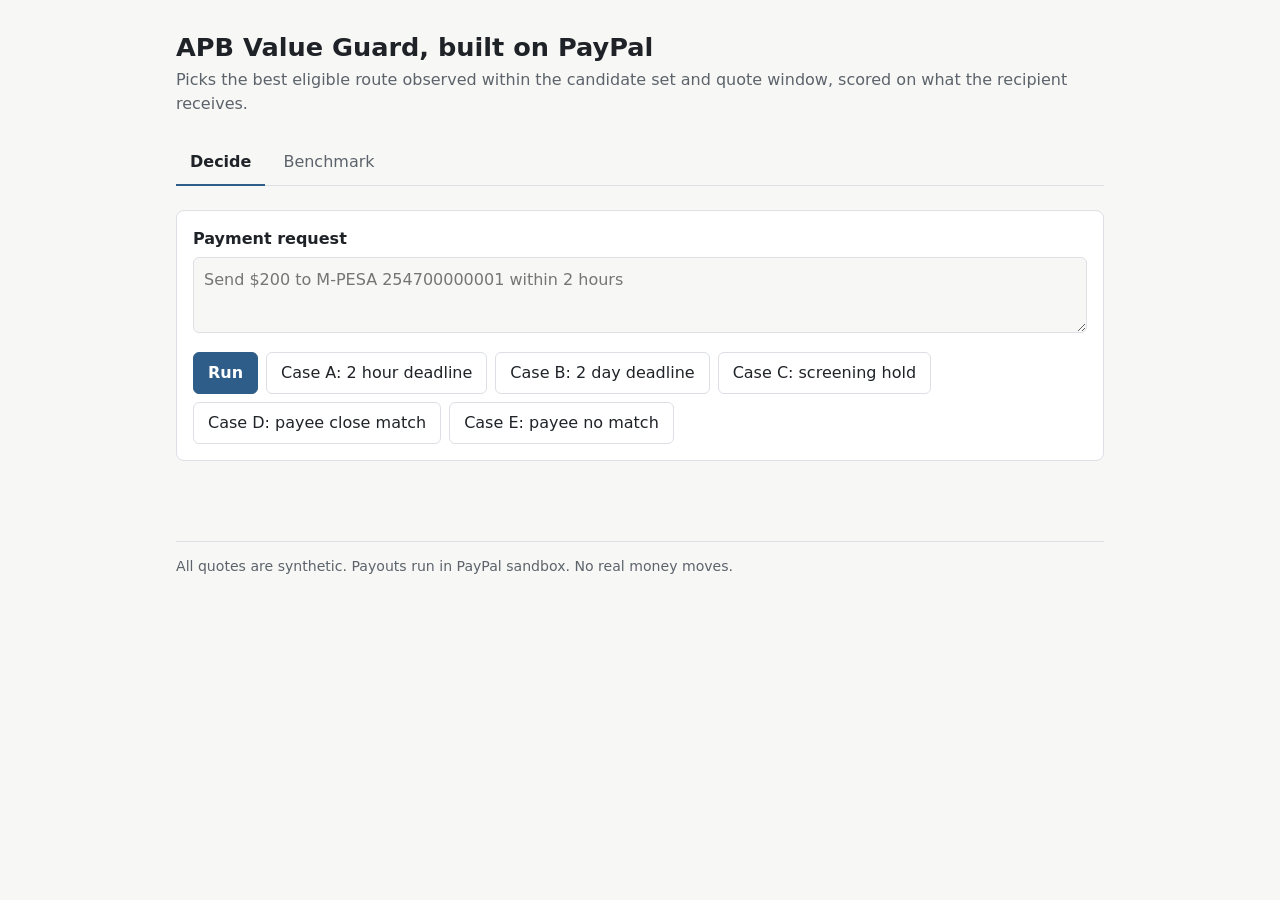
==== apb/static/index.html @ 8f32908b "Benchmark: 9 tests incl. screening hold, KYC gap, payee check; recipient-loss column Co-Authored-By:" ====
<!doctype html>
<html lang="en">
<head>
<meta charset="utf-8">
<meta name="viewport" content="width=device-width, initial-scale=1">
<title>APB Value Guard, built on PayPal</title>
<style>
  :root {
    color-scheme: light dark;
    --surface: #f7f7f5;
    --panel: #ffffff;
    --ink: #1f2328;
    --muted: #5c636b;
    --line: #dcdfe3;
    --track: #e9ebee;
    --bar: #2f5d8a;
    --accent: #2f5d8a;
    --accent-ink: #ffffff;
    --good: #1c6b43;
    --bad: #a3322a;
  }
  @media (prefers-color-scheme: dark) {
    :root {
      --surface: #16181b;
      --panel: #1f2226;
      --ink: #e8eaed;
      --muted: #a2a9b1;
      --line: #363b41;
      --track: #2c3036;
      --bar: #7fb0dc;
      --accent: #7fb0dc;
      --accent-ink: #14171a;
      --good: #6fcf9d;
      --bad: #f09a92;
    }
  }
  * { box-sizing: border-box; }
  body {
    margin: 0;
    background: var(--surface);
    color: var(--ink);
    font: 16px/1.5 system-ui, -apple-system, "Segoe UI", Roboto, sans-serif;
  }
  .page { max-width: 960px; margin: 0 auto; padding: 32px 16px 24px; }
  h1 { font-size: 1.6rem; line-height: 1.25; margin: 0 0 4px; }
  h2 { font-size: 1.05rem; margin: 32px 0 12px; }
  .lede { color: var(--muted); margin: 0 0 24px; }
  [hidden] { display: none !important; }

  .tabs { display: flex; gap: 4px; border-bottom: 1px solid var(--line); margin-bottom: 24px; }
  .tab {
    appearance: none; background: none; border: 0; color: var(--muted);
    border-bottom: 2px solid transparent; margin-bottom: -1px;
    padding: 10px 14px; font: inherit; cursor: pointer;
  }
  .tab[aria-selected="true"] { color: var(--ink); border-bottom-color: var(--accent); font-weight: 600; }

  .panel { background: var(--panel); border: 1px solid var(--line); border-radius: 8px; padding: 16px; }
  label { display: block; font-weight: 600; margin-bottom: 6px; }
  textarea {
    width: 100%; min-height: 76px; resize: vertical; padding: 10px;
    background: var(--surface); color: var(--ink);
    border: 1px solid var(--line); border-radius: 6px; font: inherit;
  }
  .actions { display: flex; flex-wrap: wrap; gap: 8px; margin-top: 12px; align-items: center; }
  button.action {
    font: inherit; padding: 8px 14px; border-radius: 6px; cursor: pointer;
    background: var(--panel); color: var(--ink); border: 1px solid var(--line);
  }
  button.primary { background: var(--accent); color: var(--accent-ink); border-color: var(--accent); font-weight: 600; }
  button:disabled { opacity: .55; cursor: wait; }
  button:focus-visible, textarea:focus-visible, a:focus-visible { outline: 2px solid var(--accent); outline-offset: 2px; }

  .status { color: var(--muted); margin-top: 16px; min-height: 1.5em; }
  .message { background: var(--panel); border: 1px solid var(--line); border-radius: 8px; padding: 12px 16px; margin-top: 16px; }
  .message ul { margin: 8px 0 0; padding-left: 20px; }

  .selected-line { font-size: 1.15rem; margin: 24px 0 0; }
  .selected-line strong { font-weight: 650; }

  .cards { display: grid; grid-template-columns: repeat(auto-fit, minmax(240px, 1fr)); gap: 12px; }
  .card { background: var(--panel); border: 1px solid var(--line); border-radius: 8px; padding: 14px; }
  .card.selected { border: 2px solid var(--accent); padding: 13px; }
  .card-head { display: flex; justify-content: space-between; gap: 8px; align-items: baseline; flex-wrap: wrap; margin-bottom: 8px; }
  .card-name { font-weight: 600; overflow-wrap: anywhere; }
  .badges { display: flex; flex-wrap: wrap; gap: 4px; }
  .badge {
    font-size: .75rem; line-height: 1.5; padding: 0 7px; border-radius: 999px;
    border: 1px solid var(--line); color: var(--muted); white-space: nowrap;
  }
  .badge.strong { border-color: var(--accent); color: var(--ink); font-weight: 600; }
  dl { display: grid; grid-template-columns: auto 1fr; gap: 2px 12px; margin: 0; font-size: .92rem; }
  dt { color: var(--muted); }
  dd { margin: 0; text-align: right; font-variant-numeric: tabular-nums; }
  .excluded-note { margin: 10px 0 0; font-size: .92rem; color: var(--bad); }

  .dvs-row { display: grid; grid-template-columns: minmax(120px, 190px) 1fr 52px; gap: 10px; align-items: center; padding: 6px 0; }
  .dvs-name { overflow-wrap: anywhere; font-size: .92rem; }
  .dvs-track { height: 10px; background: var(--track); border-radius: 4px; }
  .dvs-bar { height: 100%; background: var(--bar); border-radius: 4px; min-width: 2px; }
  .dvs-value { text-align: right; font-variant-numeric: tabular-nums; font-size: .92rem; }
  .axis-note { color: var(--muted); font-size: .85rem; margin: 6px 0 0; }

  .request-panel { margin-top: 24px; }
  .request-head { display: flex; flex-wrap: wrap; gap: 8px; align-items: center; margin-bottom: 8px; font-weight: 600; }
  .request-panel dl { max-width: 380px; }

  details.receipt { background: var(--panel); border: 1px solid var(--line); border-radius: 8px; margin-top: 32px; }
  details.receipt > summary { cursor: pointer; padding: 12px 16px; font-weight: 600; }
  .receipt-body { padding: 0 16px 16px; }
  .receipt-body h3 { font-size: .92rem; color: var(--muted); margin: 12px 0 4px; font-weight: 600; }
  .receipt-body ul { margin: 0; padding-left: 20px; }
  .receipt-json {
    margin: 0; padding: 12px; max-height: 360px; overflow: auto;
    background: var(--surface); border: 1px solid var(--line); border-radius: 6px;
    font: .82rem/1.45 ui-monospace, SFMono-Regular, Consolas, monospace;
  }
  .json-head { display: flex; justify-content: space-between; align-items: center; gap: 8px; margin: 12px 0 6px; }
  .json-head h3 { margin: 0; }

  code { font-family: ui-monospace, SFMono-Regular, Consolas, monospace; font-size: .9em; overflow-wrap: anywhere; }

  .table-wrap { overflow-x: auto; background: var(--panel); border: 1px solid var(--line); border-radius: 8px; }
  table { border-collapse: collapse; width: 100%; font-size: .92rem; }
  th, td { padding: 9px 12px; text-align: left; border-bottom: 1px solid var(--line); vertical-align: top; }
  thead th { color: var(--muted); font-weight: 600; }
  tbody tr:last-child td, tbody tr:last-child th { border-bottom: 0; }
  tfoot td, tfoot th { border-top: 2px solid var(--line); border-bottom: 0; font-weight: 650; }
  td.num, th.num { text-align: right; font-variant-numeric: tabular-nums; }
  .no { color: var(--bad); font-weight: 600; }
  .yes { color: var(--good); }
  .scores { display: grid; grid-template-columns: repeat(auto-fit, minmax(200px, 1fr)); gap: 12px; margin-bottom: 20px; }
  .summary { margin-top: 14px; }
  .summary p { margin: 4px 0; }
  .score-number { font-size: 2rem; font-weight: 650; line-height: 1.2; font-variant-numeric: tabular-nums; }
  .score-label { color: var(--muted); font-size: .92rem; }
  a { color: var(--accent); }

  footer {
    margin-top: 40px; padding-top: 14px; border-top: 1px solid var(--line);
    color: var(--muted); font-size: .88rem;
  }
  @media (max-width: 520px) {
    .dvs-row { grid-template-columns: 1fr 52px; }
    .dvs-name { grid-column: 1 / -1; }
  }
</style>
</head>
<body>
<div class="page">
  <header>
    <h1>APB Value Guard, built on PayPal</h1>
    <p class="lede">Picks the best eligible route observed within the candidate set and quote window, scored on what the recipient receives.</p>
  </header>

  <div class="tabs" role="tablist" aria-label="Sections">
    <button class="tab" role="tab" id="tab-decide" aria-controls="view-decide" aria-selected="true">Decide</button>
    <button class="tab" role="tab" id="tab-benchmark" aria-controls="view-benchmark" aria-selected="false">Benchmark</button>
  </div>

  <main>
    <section id="view-decide" role="tabpanel" aria-labelledby="tab-decide">
      <div class="panel">
        <label for="request">Payment request</label>
        <textarea id="request" maxlength="1000" placeholder="Send $200 to M-PESA 254700000001 within 2 hours"></textarea>
        <div class="actions">
          <button class="action primary" id="run-text">Run</button>
          <button class="action" id="run-a">Case A: 2 hour deadline</button>
          <button class="action" id="run-b">Case B: 2 day deadline</button>
          <button class="action" id="run-c">Case C: screening hold</button>
          <button class="action" id="run-d">Case D: payee close match</button>
          <button class="action" id="run-e">Case E: payee no match</button>
        </div>
      </div>
      <p class="status" id="status" role="status"></p>
      <div id="result"></div>
    </section>

    <section id="view-benchmark" role="tabpanel" aria-labelledby="tab-benchmark" hidden>
      <div id="benchmark"></div>
    </section>
  </main>

  <footer>All quotes are synthetic. Payouts run in PayPal sandbox. No real money moves.</footer>
</div>

<script>
"use strict";

const byId = (id) => document.getElementById(id);

// All content goes in as text nodes, so AI and user text can't become markup.
function el(tag, props = {}, ...children) {
  const node = document.createElement(tag);
  for (const [key, value] of Object.entries(props)) {
    if (key === "class") node.className = value;
    else if (key === "style") node.style.cssText = value;
    else node.setAttribute(key, value);
  }
  for (const child of children.flat()) {
    if (child !== null && child !== undefined) node.append(child);
  }
  return node;
}

async function api(path, body) {
  const options = body === undefined ? {} : {
    method: "POST",
    headers: { "Content-Type": "application/json" },
    body: JSON.stringify(body),
  };
  const response = await fetch(path, options);
  const data = await response.json().catch(() => ({}));
  if (!response.ok) throw new Error(data.detail || `Request failed (${response.status})`);
  return data;
}

const missing = (value) => value === null || value === undefined;
const whole = (value) => missing(value) ? "not disclosed" : Number(value).toLocaleString("en-US");

// Display only. The receipt keeps its raw values.
function amount(currency, value) {
  if (missing(value)) return "not disclosed";
  const number = Number(value);
  const digits = currency === "KES" && Number.isInteger(number) ? 0 : 2;
  return `${currency} ${number.toLocaleString("en-US", { minimumFractionDigits: digits, maximumFractionDigits: 2 })}`;
}

function rate(sendCurrency, receiveCurrency, value) {
  if (missing(value)) return "not disclosed";
  const number = Number(value).toLocaleString("en-US", { minimumFractionDigits: 2, maximumFractionDigits: 6 });
  return `${receiveCurrency} ${number} per ${sendCurrency}`;
}

let allowExecute = false;
let decisionId = null;
const configReady = api("/api/config")
  .then((config) => { allowExecute = config.allow_execute; })
  .catch(() => {});

function setBusy(busy) {
  for (const id of ["run-text", "run-a", "run-b", "run-c", "run-d", "run-e"]) byId(id).disabled = busy;
}

async function runDecision(body) {
  setBusy(true);
  decisionId = null;
  byId("status").textContent = "Deciding...";
  byId("result").replaceChildren();
  try {
    const data = await api("/api/decide", body);
    await configReady;
    renderOutcome(data);
    byId("status").textContent = "";
  } catch (error) {
    byId("status").textContent = error.message;
  } finally {
    setBusy(false);
  }
}

function renderOutcome(data) {
  if (data.status === "ok") {
    decisionId = data.decision_id;
    renderDecision(data);
    return;
  }
  const box = el("div", { class: "message" });
  if (data.status === "missing_fields") {
    box.append(el("strong", {}, "More information is needed"));
    box.append(el("ul", {}, data.missing_fields.map((item) => el("li", {}, item.question))));
  } else {
    box.append(el("strong", {}, data.status === "out_of_scope" ? "Out of scope" : "AI is not available"));
    box.append(el("div", {}, data.message));
  }
  byId("result").replaceChildren(box);
}

function screeningValue(screening) {
  if (!screening) return "not supplied";
  const status = screening.list ? `${screening.status} (${screening.list})` : screening.status;
  return [status, " ", el("span", { class: "badge" }, screening.source)];
}

function payeeRows(check) {
  if (!check) return [el("dt", {}, "Payee check"), el("dd", {}, "not supplied")];
  return [
    el("dt", {}, "Payee check"),
    el("dd", {}, check.result, " ", el("span", { class: "badge" }, check.source)),
    el("dt", {}, "Expected name"), el("dd", {}, check.expected_name),
    el("dt", {}, "Returned name"), el("dd", {}, check.returned_name),
  ];
}

function requestPanel(request, screening, payee) {
  const fromAi = request.source === "ai";
  return el("div", { class: "panel request-panel" },
    el("div", { class: "request-head" },
      fromAi ? "AI read your request as:" : "Fixture request:",
      el("span", { class: "badge" }, request.source)),
    el("dl", {},
      el("dt", {}, "Amount"), el("dd", {}, amount(request.currency, request.amount)),
      el("dt", {}, "Currency"), el("dd", {}, request.currency),
      el("dt", {}, "Payout method"), el("dd", {}, request.payout_method),
      el("dt", {}, "Wallet"), el("dd", {}, request.wallet),
      el("dt", {}, "Deadline"), el("dd", {}, `${whole(request.deadline_minutes)} minutes`),
      el("dt", {}, "Screening"), el("dd", {}, screeningValue(screening)),
      payeeRows(payee)));
}

function copyButton(getText) {
  const button = el("button", { class: "action", type: "button" }, "Copy");
  button.addEventListener("click", async () => {
    try {
      await navigator.clipboard.writeText(getText());
      button.textContent = "Copied";
    } catch {
      button.textContent = "Copy failed";
    }
    setTimeout(() => { button.textContent = "Copy"; }, 1500);
  });
  return button;
}

function receiptSection(receipt, open = false) {
  const json = JSON.stringify(receipt, null, 2);
  const section = el("details", { class: "receipt", id: "receipt-section" },
    el("summary", {}, "Decision receipt"),
    el("div", { class: "receipt-body" },
      el("h3", {}, "mandate_hash"),
      el("code", {}, receipt.mandate_hash),
      el("h3", {}, "evidence_refs"),
      el("ul", {}, receipt.evidence_refs.map((ref) => el("li", {}, el("code", {}, ref)))),
      el("div", { class: "json-head" }, el("h3", {}, "Full receipt"), copyButton(() => json)),
      el("pre", { class: "receipt-json", tabindex: "0" }, json)));
  section.open = open;
  return section;
}

function routeCard(quote, receipt, mandate, receiveCurrency, reasons) {
  const selected = quote.provider === receipt.selected_route;
  const reason = reasons.get(quote.provider);
  const badges = [el("span", { class: "badge" }, quote.data_mode)];
  if (selected) badges.unshift(el("span", { class: "badge strong" }, "Selected"));
  if (quote.sponsored) badges.push(el("span", { class: "badge" }, "Sponsored"));
  if (quote.requires_kyc) badges.push(el("span", { class: "badge" }, "KYC required"));
  return el("article", { class: selected ? "card selected" : "card" },
    el("div", { class: "card-head" },
      el("span", { class: "card-name" }, quote.provider),
      el("span", { class: "badges" }, badges)),
    el("dl", {},
      el("dt", {}, "Recipient gets"), el("dd", {}, amount(receiveCurrency, quote.recipient_amount)),
      el("dt", {}, "Fee"), el("dd", {}, amount(mandate.send_currency, quote.fee)),
      el("dt", {}, "FX rate"), el("dd", {}, rate(mandate.send_currency, receiveCurrency, quote.fx_rate)),
      el("dt", {}, "Delivery"), el("dd", {}, `${whole(quote.delivery_minutes)} min`)),
    reason ? el("p", { class: "excluded-note" }, "Excluded: ", el("code", {}, reason)) : null);
}

function dvsRow(provider, score, selected) {
  return el("div", { class: "dvs-row", title: `${provider}: DVS ${score.toFixed(1)}` },
    el("span", { class: "dvs-name" }, provider, selected ? " (selected)" : ""),
    el("div", { class: "dvs-track" }, el("div", { class: "dvs-bar", style: `width:${score}%` })),
    el("span", { class: "dvs-value" }, score.toFixed(1)));
}

function renderDecision(data) {
  const { receipt, mandate, request, receive_currency: receiveCurrency } = data;
  const reasons = new Map(receipt.excluded_routes.map((route) => [route.provider, route.reason]));
  const sections = [
    requestPanel(request, receipt.screening_result, receipt.payee_check),
    el("p", { class: "selected-line" },
      receipt.stop_reason
        ? el("strong", {}, receipt.stop_reason)
        : receipt.selected_route
          ? ["Selected route: ", el("strong", {}, receipt.selected_route)]
          : "No route passed eligibility."),
    receipt.confirmation_reason ? el("p", {}, el("strong", {}, receipt.confirmation_reason)) : null,
    el("h2", {}, "Routes"),
    el("div", { class: "cards" }, receipt.candidate_set.map((quote) => routeCard(quote, receipt, mandate, receiveCurrency, reasons))),
    el("h2", {}, "Exclusions"),
    receipt.excluded_routes.length
      ? el("div", { class: "panel" }, receipt.excluded_routes.map((route) =>
          el("div", {}, `${route.provider}: `, el("code", {}, route.reason))))
      : el("div", { class: "panel" }, "No routes were excluded."),
    el("h2", {}, "Delivered Value Score"),
    el("div", { class: "panel" },
      Object.entries(receipt.scores).map(([provider, score]) =>
        dvsRow(provider, score, provider === receipt.selected_route)),
      el("p", { class: "axis-note" }, Object.keys(receipt.scores).length
        ? "Bars run from 0 to 100. Excluded routes are not scored."
        : "No routes were scored.")),
    el("h2", {}, "Explanation ",
      el("span", { class: "badge" }, receipt.explanation_source === "ai" ? "AI, grounding checked" : "Template")),
    el("div", { class: "panel" }, receipt.explanation),
  ];
  if (receipt.sponsored_routes.length) {
    sections.push(el("p", { class: "axis-note" },
      `Sponsored: ${receipt.sponsored_routes.join(", ")}. Sponsorship does not affect scoring.`));
  }
  if (allowExecute && !receipt.stop_reason) sections.push(executePanel());
  sections.push(receiptSection(receipt));
  byId("result").replaceChildren(...sections.filter(Boolean));
}

function executePanel() {
  const button = el("button", { class: "action primary" }, "Execute in sandbox");
  const output = el("div", { role: "status" });
  async function send(confirmPayee) {
    button.disabled = true;
    output.textContent = "Sending to PayPal sandbox...";
    try {
      const { execution, receipt } = await api("/api/execute", {
        decision_id: decisionId,
        confirm_payee: confirmPayee,
      });
      output.replaceChildren(executionResult(execution));
      if (execution.status === "needs_confirmation") {
        const confirm = el("button", { class: "action primary", id: "confirm-payee" }, "Confirm payee and execute");
        confirm.addEventListener("click", () => send(true));
        output.append(el("div", { class: "actions" }, confirm));
      }
      const current = byId("receipt-section");
      current.replaceWith(receiptSection(receipt, current.open));
    } catch (error) {
      output.textContent = error.message;
    }
    button.disabled = false;
  }
  button.addEventListener("click", () => send(false));
  return el("div", {},
    el("h2", {}, "Execution"),
    el("div", { class: "panel" },
      el("div", { class: "actions", style: "margin-top:0" }, button),
      output));
}

function executionResult(execution) {
  const rows = [["Status", execution.status]];
  if (execution.reason) rows.push(["Reason", execution.reason]);
  if (execution.expected_name) rows.push(["Expected name", execution.expected_name]);
  if (execution.returned_name) rows.push(["Returned name", execution.returned_name]);
  if (execution.payout_batch_id) rows.push(["payout_batch_id", execution.payout_batch_id]);
  if (execution.data_mode) rows.push(["Data mode", execution.data_mode]);
  rows.push(["Executed", String(execution.executed)]);
  return el("div", { style: "margin-top:12px" },
    el("dl", {}, rows.flatMap(([name, value]) => [el("dt", {}, name), el("dd", {}, el("code", {}, value))])),
    execution.note ? el("p", { class: "axis-note" }, execution.note) : null);
}

let benchmarkLoaded = false;

async function loadBenchmark() {
  if (benchmarkLoaded) return;
  const target = byId("benchmark");
  target.textContent = "Loading...";
  try {
    renderBenchmark(await api("/api/benchmark"));
    benchmarkLoaded = true;
  } catch (error) {
    target.textContent = error.message;
  }
}

function resultCell(row) {
  return [
    el("td", {}, el("code", {}, row.chosen_route ?? "no payment"),
      row.exclusion_reason ? el("div", { class: "no" }, row.exclusion_reason) : null),
    el("td", { class: row.mandate_compliant ? "yes" : "no" }, row.mandate_compliant ? "Yes" : "No"),
    el("td", { class: "num" }, row.dvs === null ? "not scored" : row.dvs.toFixed(1)),
    el("td", { class: "num" }, row.score.toFixed(1)),
    el("td", { class: "num" }, row.recipient_loses_kes === null
      ? "-"
      : `KES ${row.recipient_loses_kes.toLocaleString("en-US")}`),
  ];
}

function renderBenchmark(data) {
  const tiles = data.agents.map((agent) => el("div", { class: "panel" },
    el("div", { class: "score-number" }, agent.apb_score.toFixed(1)),
    el("div", { class: "score-label" }, `${agent.agent}: APB score`),
    el("div", { class: "score-label" }, `Best route in ${agent.tests_passed} of ${agent.tests_total} tests`)));

  const head = el("tr", {}, el("th", { scope: "col" }, "Test"), el("th", { scope: "col" }, "Agent"),
    el("th", { scope: "col" }, "Chosen route"), el("th", { scope: "col" }, "Compliant"),
    el("th", { scope: "col", class: "num" }, "DVS"), el("th", { scope: "col", class: "num" }, "Score"),
    el("th", { scope: "col", class: "num" }, "Recipient loses"));

  const body = data.scenarios.flatMap((scenario, index) => data.agents.map((agent, agentIndex) =>
    el("tr", {},
      agentIndex === 0
        ? el("th", { scope: "row", rowspan: String(data.agents.length), title: scenario.description }, scenario.name)
        : null,
      el("td", {}, agent.agent),
      resultCell(agent.scenarios[index]))));

  byId("benchmark").replaceChildren(
    el("div", { class: "scores" }, tiles),
    el("div", { class: "table-wrap" }, el("table", {}, el("thead", {}, head), el("tbody", {}, body))),
    el("div", { class: "summary" }, data.agents.map((agent) => el("p", {},
      el("strong", {}, agent.agent),
      `: APB score ${agent.apb_score.toFixed(1)}, ${agent.tests_passed} of ${agent.tests_total} tests passed, `
        + `KES ${agent.total_kes_lost.toLocaleString("en-US")} lost across the value tests`))),
    el("p", { class: "axis-note" },
      `Method ${data.method_version}, ${data.data_mode} data. Results are the best eligible route observed within the candidate set and quote window. `,
      el("a", { href: "/docs/METHOD.md" }, "Read the method")));
}

function selectTab(name) {
  for (const tab of ["decide", "benchmark"]) {
    byId(`tab-${tab}`).setAttribute("aria-selected", String(tab === name));
    byId(`view-${tab}`).hidden = tab !== name;
  }
  if (name === "benchmark") loadBenchmark();
}

byId("tab-decide").addEventListener("click", () => selectTab("decide"));
byId("tab-benchmark").addEventListener("click", () => selectTab("benchmark"));
byId("run-a").addEventListener("click", () => runDecision({ case: "a" }));
byId("run-b").addEventListener("click", () => runDecision({ case: "b" }));
byId("run-c").addEventListener("click", () => runDecision({ case: "c" }));
byId("run-d").addEventListener("click", () => runDecision({ case: "d" }));
byId("run-e").addEventListener("click", () => runDecision({ case: "e" }));
byId("run-text").addEventListener("click", () => {
  const text = byId("request").value.trim();
  if (text) runDecision({ text });
  else byId("status").textContent = "Enter a payment request, or pick a case.";
});

</script>
</body>
</html>
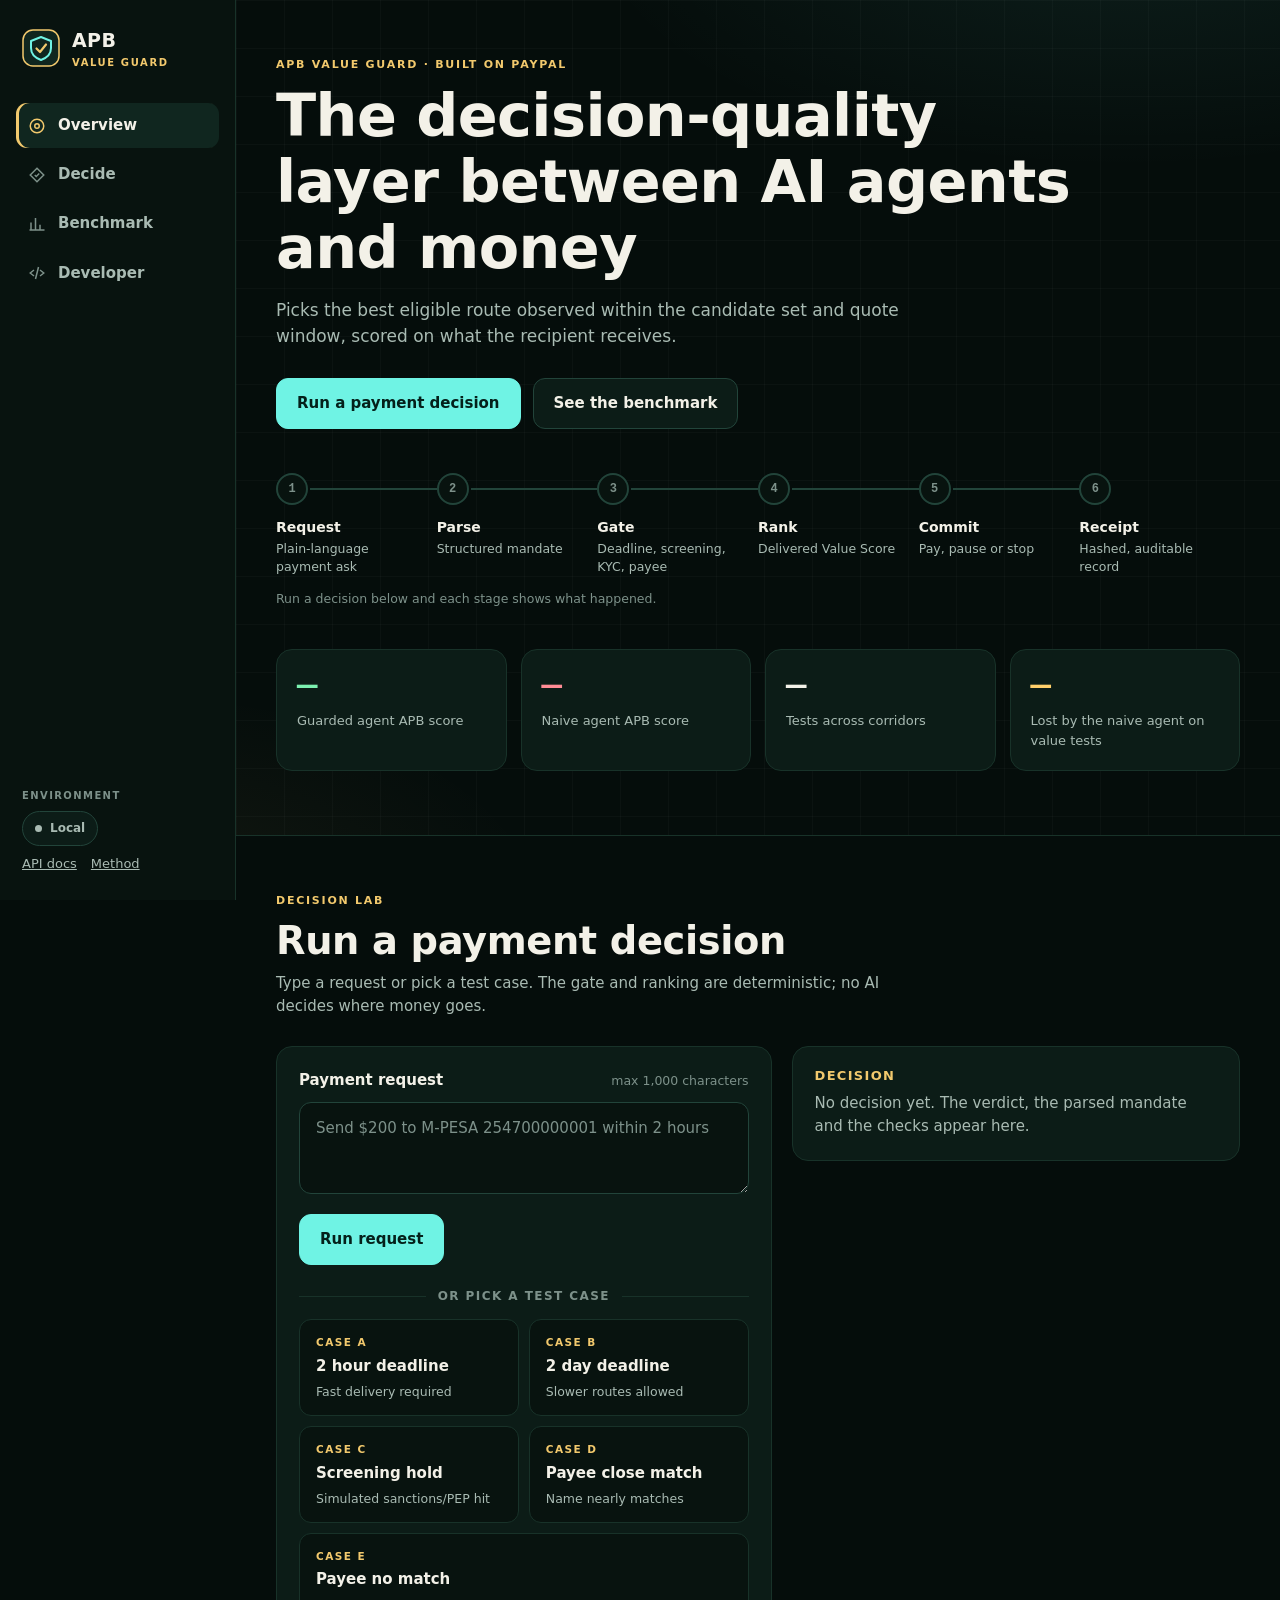
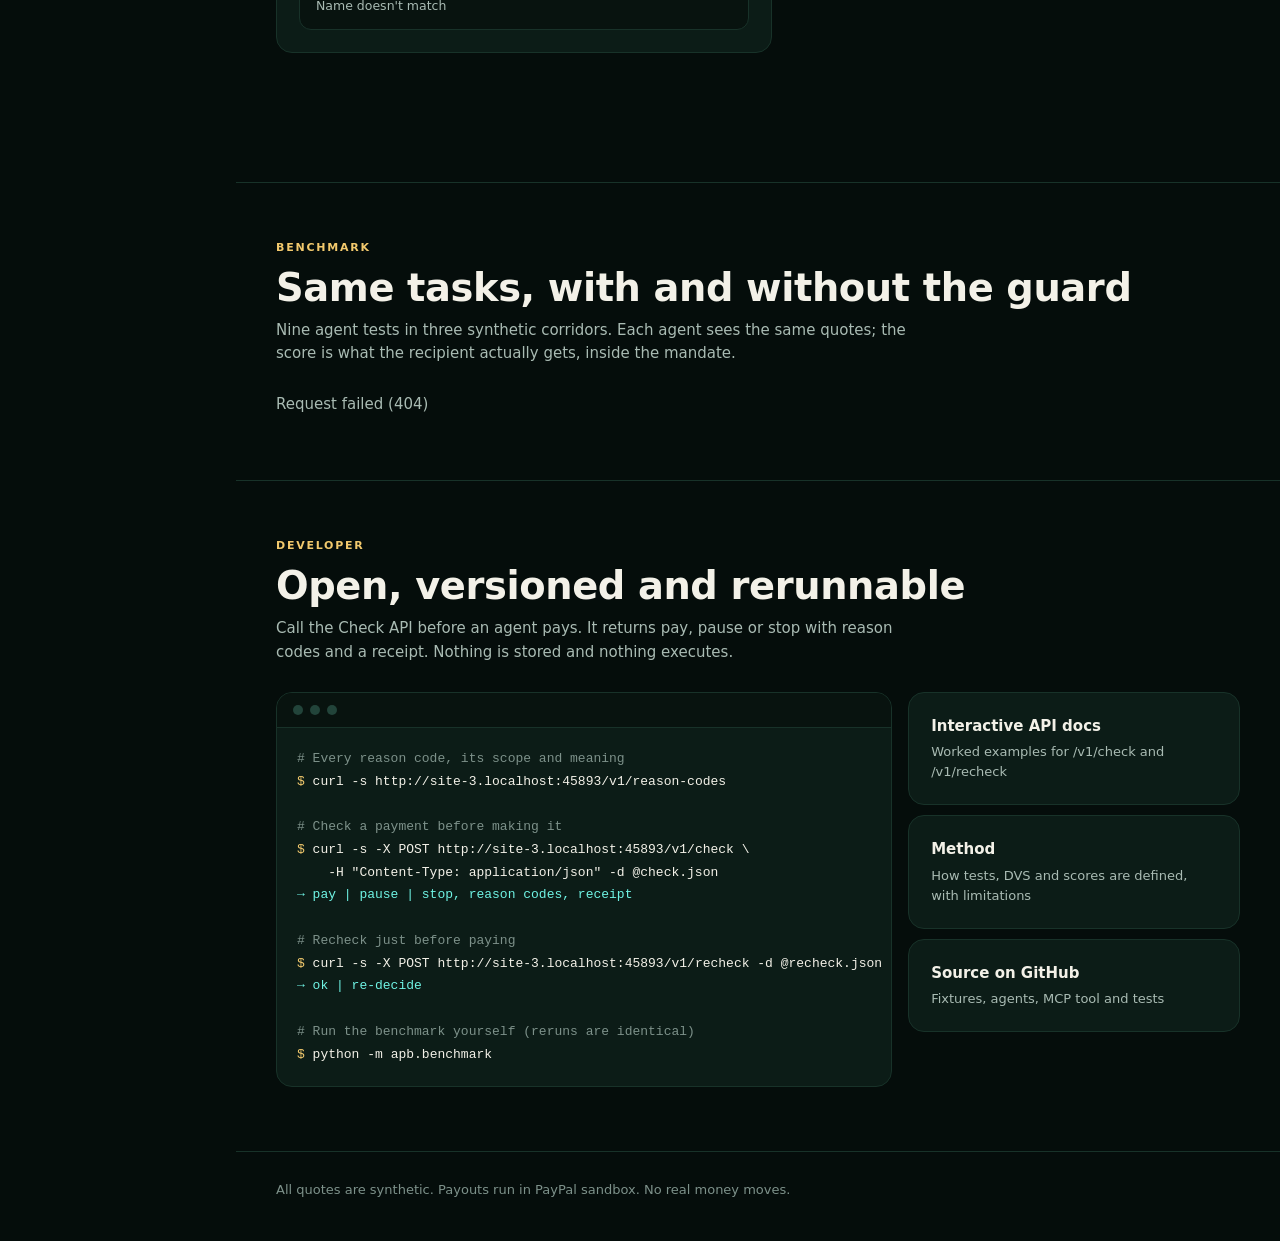
==== commit b06f8aa0: "Redesign the web UI: dark control-room layout on the live API Adopts the dark visual direction (side" ====
--- a/apb/static/index.html
+++ b/apb/static/index.html
@@ -2,182 +2,499 @@
 <html lang="en">
 <head>
 <meta charset="utf-8">
-<meta name="viewport" content="width=device-width, initial-scale=1">
+<meta name="viewport" content="width=device-width, initial-scale=1, viewport-fit=cover">
+<meta name="theme-color" content="#050d0b">
+<meta name="description" content="APB Value Guard is the decision-quality layer between AI agents and money: it says pay, pause or stop before a payment moves.">
 <title>APB Value Guard, built on PayPal</title>
 <style>
   :root {
-    color-scheme: light dark;
-    --surface: #f7f7f5;
-    --panel: #ffffff;
-    --ink: #1f2328;
-    --muted: #5c636b;
-    --line: #dcdfe3;
-    --track: #e9ebee;
-    --bar: #2f5d8a;
-    --accent: #2f5d8a;
-    --accent-ink: #ffffff;
-    --good: #1c6b43;
-    --bad: #a3322a;
-  }
-  @media (prefers-color-scheme: dark) {
-    :root {
-      --surface: #16181b;
-      --panel: #1f2226;
-      --ink: #e8eaed;
-      --muted: #a2a9b1;
-      --line: #363b41;
-      --track: #2c3036;
-      --bar: #7fb0dc;
-      --accent: #7fb0dc;
-      --accent-ink: #14171a;
-      --good: #6fcf9d;
-      --bad: #f09a92;
-    }
+    color-scheme: dark;
+    --bg: #050d0b;
+    --surface: #08130f;
+    --panel: #0c1c17;
+    --panel-2: #10261f;
+    --line: #22443a;
+    --line-soft: #183229;
+    --ink: #f3f1e8;
+    --muted: #a9bbb3;
+    --faint: #7d918a;
+    --gold: #f2c96d;
+    --teal: #6ff3e4;
+    --green: #7cf0b0;
+    --red: #ff8c95;
+    --amber: #ffcf6b;
+    --blue: #8cc8ff;
+    --on-accent: #04201a;
+    --mono: ui-monospace, "Cascadia Code", "JetBrains Mono", SFMono-Regular, Consolas, monospace;
+    --sidebar: 236px;
+    --radius: 16px;
   }
   * { box-sizing: border-box; }
+  html { scroll-behavior: smooth; scroll-padding-top: 24px; }
   body {
     margin: 0;
-    background: var(--surface);
+    background: var(--bg);
     color: var(--ink);
-    font: 16px/1.5 system-ui, -apple-system, "Segoe UI", Roboto, sans-serif;
-  }
-  .page { max-width: 960px; margin: 0 auto; padding: 32px 16px 24px; }
-  h1 { font-size: 1.6rem; line-height: 1.25; margin: 0 0 4px; }
-  h2 { font-size: 1.05rem; margin: 32px 0 12px; }
-  .lede { color: var(--muted); margin: 0 0 24px; }
+    font: 15px/1.55 Inter, system-ui, -apple-system, "Segoe UI", Roboto, sans-serif;
+    overflow-x: hidden;
+  }
   [hidden] { display: none !important; }
-
-  .tabs { display: flex; gap: 4px; border-bottom: 1px solid var(--line); margin-bottom: 24px; }
-  .tab {
-    appearance: none; background: none; border: 0; color: var(--muted);
-    border-bottom: 2px solid transparent; margin-bottom: -1px;
-    padding: 10px 14px; font: inherit; cursor: pointer;
-  }
-  .tab[aria-selected="true"] { color: var(--ink); border-bottom-color: var(--accent); font-weight: 600; }
-
-  .panel { background: var(--panel); border: 1px solid var(--line); border-radius: 8px; padding: 16px; }
-  label { display: block; font-weight: 600; margin-bottom: 6px; }
+  a { color: var(--teal); }
+  button, textarea { font: inherit; color: inherit; }
+  code, pre { font-family: var(--mono); }
+  code { font-size: .88em; overflow-wrap: anywhere; }
+  :focus-visible { outline: 2px solid var(--gold); outline-offset: 2px; }
+  .sr-only { position: absolute; width: 1px; height: 1px; overflow: hidden; clip: rect(0 0 0 0); white-space: nowrap; }
+
+  /* Sidebar ------------------------------------------------------------- */
+  .sidebar {
+    position: fixed; inset: 0 auto 0 0; z-index: 30; width: var(--sidebar);
+    display: flex; flex-direction: column; gap: 32px;
+    padding: 26px 16px; background: var(--surface); border-right: 1px solid var(--line-soft);
+  }
+  .brand { display: flex; align-items: center; gap: 12px; text-decoration: none; color: var(--ink); padding: 0 6px; }
+  .brand svg { flex: none; }
+  .brand strong { display: block; font-size: 19px; letter-spacing: .02em; }
+  .brand small { display: block; color: var(--gold); font-size: 10px; font-weight: 800; letter-spacing: .16em; }
+  .nav { display: grid; gap: 4px; }
+  .nav a {
+    display: flex; align-items: center; gap: 12px; padding: 11px 12px; border-radius: 11px;
+    color: var(--muted); text-decoration: none; font-weight: 600;
+  }
+  .nav a svg { flex: none; color: var(--faint); }
+  .nav a:hover { color: var(--ink); background: var(--panel); }
+  .nav a[aria-current="true"] { color: var(--ink); background: var(--panel-2); box-shadow: inset 3px 0 var(--gold); }
+  .nav a[aria-current="true"] svg { color: var(--gold); }
+  .env { margin-top: auto; display: grid; gap: 8px; padding: 0 6px; }
+  .env span { color: var(--faint); font-size: 10px; font-weight: 700; letter-spacing: .14em; }
+  .env-pill {
+    display: inline-flex; align-items: center; gap: 8px; justify-self: start;
+    padding: 7px 12px; border: 1px solid var(--line); border-radius: 999px;
+    color: var(--muted); background: var(--panel); font-size: 12px; font-weight: 700;
+  }
+  .env-pill::before { content: ""; width: 7px; height: 7px; border-radius: 50%; background: currentColor; }
+  .env-pill[data-mode="public"] { color: var(--amber); }
+  .env-pill[data-mode="sandbox"] { color: var(--green); }
+  .env-links { display: flex; gap: 14px; font-size: 13px; }
+  .env-links a { color: var(--muted); }
+
+  /* Layout -------------------------------------------------------------- */
+  .main { margin-left: var(--sidebar); min-width: 0; }
+  .banner {
+    margin: 16px 24px 0; padding: 11px 16px; border: 1px solid var(--amber); border-radius: 12px;
+    color: var(--amber); background: #2a2210; font-weight: 600;
+  }
+  .scene { padding: 56px 40px 64px; border-bottom: 1px solid var(--line-soft); }
+  .wrap { max-width: 1180px; margin: 0 auto; }
+  .kicker { margin: 0 0 10px; color: var(--gold); font-size: 11px; font-weight: 800; letter-spacing: .16em; text-transform: uppercase; }
+  h1, h2, h3 { margin: 0; line-height: 1.12; letter-spacing: -.01em; }
+  h1 { font-size: clamp(34px, 4.6vw, 62px); max-width: 20ch; }
+  h2 { font-size: clamp(26px, 3vw, 40px); }
+  h3 { font-size: 13px; color: var(--gold); letter-spacing: .1em; text-transform: uppercase; }
+  .lede { max-width: 62ch; margin: 16px 0 0; color: var(--muted); font-size: 17px; }
+  .scene-head { margin-bottom: 28px; }
+  .scene-head p:not(.kicker) { max-width: 66ch; margin: 10px 0 0; color: var(--muted); }
+  .card { background: var(--panel); border: 1px solid var(--line-soft); border-radius: var(--radius); padding: 22px; min-width: 0; }
+
+  /* Hero ---------------------------------------------------------------- */
+  .hero {
+    position: relative; overflow: hidden;
+    background:
+      radial-gradient(900px 420px at 85% -10%, #6ff3e414, transparent 60%),
+      radial-gradient(700px 380px at -10% 110%, #f2c96d10, transparent 60%),
+      linear-gradient(#ffffff06 1px, transparent 1px) 0 0 / 48px 48px,
+      linear-gradient(90deg, #ffffff06 1px, transparent 1px) 0 0 / 48px 48px,
+      var(--bg);
+  }
+  .cta-row { display: flex; flex-wrap: wrap; gap: 12px; margin-top: 28px; }
+  .btn {
+    display: inline-flex; align-items: center; justify-content: center; gap: 8px;
+    padding: 13px 20px; border-radius: 12px; border: 1px solid var(--line);
+    background: var(--panel); color: var(--ink); font-weight: 700; text-decoration: none; cursor: pointer;
+    transition: transform .15s, background .15s, border-color .15s;
+  }
+  .btn:hover { border-color: var(--teal); transform: translateY(-1px); }
+  .btn.primary { background: var(--teal); border-color: var(--teal); color: var(--on-accent); }
+  .btn.primary:hover { background: var(--green); border-color: var(--green); }
+  .btn:disabled { opacity: .55; cursor: wait; transform: none; }
+  .btn.small { padding: 7px 12px; font-size: 13px; border-radius: 9px; }
+
+  .pipeline {
+    list-style: none; margin: 44px 0 0; padding: 0;
+    display: grid; grid-template-columns: repeat(6, minmax(0, 1fr)); gap: 0;
+    counter-reset: step;
+  }
+  .stage { position: relative; padding: 0 10px 0 0; }
+  .stage::before {
+    content: ""; position: absolute; top: 15px; left: 34px; right: 0; height: 2px;
+    background: var(--line);
+  }
+  .stage:last-child::before { display: none; }
+  .stage .dot {
+    position: relative; z-index: 1; display: grid; place-items: center;
+    width: 32px; height: 32px; border-radius: 50%; border: 2px solid var(--line);
+    background: var(--surface); color: var(--faint); font: 700 12px var(--mono);
+  }
+  .stage b { display: block; margin-top: 12px; font-size: 14px; }
+  .stage > span:last-child { display: block; margin-top: 2px; color: var(--muted); font-size: 12.5px; line-height: 1.4; }
+  .stage[data-state="done"] .dot { border-color: var(--teal); color: var(--teal); box-shadow: 0 0 16px #6ff3e455; }
+  .stage[data-state="done"]::before { background: linear-gradient(90deg, var(--teal), var(--line)); }
+  .stage[data-state="pause"] .dot { border-color: var(--amber); color: var(--amber); box-shadow: 0 0 16px #ffcf6b55; }
+  .stage[data-state="stop"] .dot { border-color: var(--red); color: var(--red); box-shadow: 0 0 16px #ff8c9555; }
+  .stage[data-state="skip"] { opacity: .45; }
+  .pipeline-note { margin: 14px 0 0; color: var(--faint); font-size: 12.5px; }
+
+  .stats { display: grid; grid-template-columns: repeat(4, minmax(0, 1fr)); gap: 14px; margin-top: 40px; }
+  .stat { padding: 18px 20px; }
+  .stat .value { font: 700 34px/1.1 var(--mono); font-variant-numeric: tabular-nums; }
+  .stat .label { margin-top: 6px; color: var(--muted); font-size: 13px; }
+  .good { color: var(--green); }
+  .bad { color: var(--red); }
+  .warn { color: var(--amber); }
+
+  /* Decide -------------------------------------------------------------- */
+  .decide-grid { display: grid; grid-template-columns: minmax(0, 1.05fr) minmax(0, .95fr); gap: 20px; align-items: start; }
+  .field-label { display: flex; justify-content: space-between; align-items: baseline; gap: 12px; margin-bottom: 10px; }
+  .field-label label { font-weight: 700; }
+  .field-label small { color: var(--faint); }
   textarea {
-    width: 100%; min-height: 76px; resize: vertical; padding: 10px;
-    background: var(--surface); color: var(--ink);
-    border: 1px solid var(--line); border-radius: 6px; font: inherit;
-  }
-  .actions { display: flex; flex-wrap: wrap; gap: 8px; margin-top: 12px; align-items: center; }
-  button.action {
-    font: inherit; padding: 8px 14px; border-radius: 6px; cursor: pointer;
-    background: var(--panel); color: var(--ink); border: 1px solid var(--line);
-  }
-  button.primary { background: var(--accent); color: var(--accent-ink); border-color: var(--accent); font-weight: 600; }
-  button:disabled { opacity: .55; cursor: wait; }
-  button:focus-visible, textarea:focus-visible, a:focus-visible { outline: 2px solid var(--accent); outline-offset: 2px; }
-
-  .status { color: var(--muted); margin-top: 16px; min-height: 1.5em; }
-  .message { background: var(--panel); border: 1px solid var(--line); border-radius: 8px; padding: 12px 16px; margin-top: 16px; }
-  .message ul { margin: 8px 0 0; padding-left: 20px; }
-
-  .selected-line { font-size: 1.15rem; margin: 24px 0 0; }
-  .selected-line strong { font-weight: 650; }
-
-  .cards { display: grid; grid-template-columns: repeat(auto-fit, minmax(240px, 1fr)); gap: 12px; }
-  .card { background: var(--panel); border: 1px solid var(--line); border-radius: 8px; padding: 14px; }
-  .card.selected { border: 2px solid var(--accent); padding: 13px; }
-  .card-head { display: flex; justify-content: space-between; gap: 8px; align-items: baseline; flex-wrap: wrap; margin-bottom: 8px; }
-  .card-name { font-weight: 600; overflow-wrap: anywhere; }
-  .badges { display: flex; flex-wrap: wrap; gap: 4px; }
+    width: 100%; min-height: 92px; resize: vertical; padding: 14px 16px;
+    background: var(--surface); border: 1px solid var(--line); border-radius: 12px; line-height: 1.5;
+  }
+  textarea::placeholder { color: var(--faint); }
+  textarea:focus-visible { outline: 0; border-color: var(--teal); box-shadow: 0 0 0 3px #6ff3e422; }
+  .row { display: flex; flex-wrap: wrap; align-items: center; gap: 12px; margin-top: 12px; }
+  .or { display: flex; align-items: center; gap: 12px; margin: 22px 0 14px; color: var(--faint); font-size: 12px; font-weight: 700; letter-spacing: .12em; }
+  .or::before, .or::after { content: ""; flex: 1; height: 1px; background: var(--line-soft); }
+  .cases { display: grid; grid-template-columns: repeat(2, minmax(0, 1fr)); gap: 10px; }
+  .case {
+    display: grid; gap: 4px; padding: 14px 16px; text-align: left; cursor: pointer;
+    border: 1px solid var(--line-soft); border-radius: 12px; background: var(--surface);
+    transition: border-color .15s, background .15s, transform .15s;
+  }
+  .case:hover { border-color: var(--gold); background: var(--panel-2); transform: translateY(-1px); }
+  .case[aria-pressed="true"] { border-color: var(--teal); background: var(--panel-2); box-shadow: 0 0 0 1px var(--teal) inset; }
+  .case:disabled { cursor: wait; }
+  .case-id { color: var(--gold); font-size: 10.5px; font-weight: 800; letter-spacing: .14em; }
+  .case strong { font-size: 15px; }
+  .case small { color: var(--muted); font-size: 12.5px; }
+  .case:last-child:nth-child(odd) { grid-column: 1 / -1; }
+
+  .verdict { display: grid; gap: 14px; }
+  .verdict-empty { color: var(--muted); }
+  .verdict-empty p { margin: 8px 0 0; }
+  .verdict-word {
+    display: inline-flex; align-items: center; gap: 10px; justify-self: start;
+    padding: 8px 16px; border-radius: 999px; font: 800 15px var(--mono); letter-spacing: .12em;
+    border: 1px solid currentColor;
+  }
+  .verdict-word::before { content: ""; width: 9px; height: 9px; border-radius: 50%; background: currentColor; box-shadow: 0 0 12px currentColor; }
+  .v-pay { color: var(--green); background: #10332599; }
+  .v-pause { color: var(--amber); background: #33280f99; }
+  .v-stop { color: var(--red); background: #3a161a99; }
+  .verdict-line { font-size: 19px; font-weight: 650; line-height: 1.35; }
+  .verdict-sub { margin: 0; color: var(--muted); }
+  .status { min-height: 1.5em; margin: 14px 0 0; color: var(--muted); }
+
+  dl.kv { display: grid; grid-template-columns: auto 1fr; margin: 0; }
+  dl.kv dt, dl.kv dd { padding: 8px 0; border-bottom: 1px solid var(--line-soft); }
+  dl.kv dt { color: var(--muted); font: 13px var(--mono); padding-right: 16px; }
+  dl.kv dd { margin: 0; text-align: right; font-variant-numeric: tabular-nums; overflow-wrap: anywhere; }
+  dl.kv > :nth-last-child(-n + 2) { border-bottom: 0; }
   .badge {
-    font-size: .75rem; line-height: 1.5; padding: 0 7px; border-radius: 999px;
-    border: 1px solid var(--line); color: var(--muted); white-space: nowrap;
-  }
-  .badge.strong { border-color: var(--accent); color: var(--ink); font-weight: 600; }
-  dl { display: grid; grid-template-columns: auto 1fr; gap: 2px 12px; margin: 0; font-size: .92rem; }
-  dt { color: var(--muted); }
-  dd { margin: 0; text-align: right; font-variant-numeric: tabular-nums; }
-  .excluded-note { margin: 10px 0 0; font-size: .92rem; color: var(--bad); }
-
-  .dvs-row { display: grid; grid-template-columns: minmax(120px, 190px) 1fr 52px; gap: 10px; align-items: center; padding: 6px 0; }
-  .dvs-name { overflow-wrap: anywhere; font-size: .92rem; }
-  .dvs-track { height: 10px; background: var(--track); border-radius: 4px; }
-  .dvs-bar { height: 100%; background: var(--bar); border-radius: 4px; min-width: 2px; }
-  .dvs-value { text-align: right; font-variant-numeric: tabular-nums; font-size: .92rem; }
-  .axis-note { color: var(--muted); font-size: .85rem; margin: 6px 0 0; }
-
-  .request-panel { margin-top: 24px; }
-  .request-head { display: flex; flex-wrap: wrap; gap: 8px; align-items: center; margin-bottom: 8px; font-weight: 600; }
-  .request-panel dl { max-width: 380px; }
-
-  details.receipt { background: var(--panel); border: 1px solid var(--line); border-radius: 8px; margin-top: 32px; }
-  details.receipt > summary { cursor: pointer; padding: 12px 16px; font-weight: 600; }
-  .receipt-body { padding: 0 16px 16px; }
-  .receipt-body h3 { font-size: .92rem; color: var(--muted); margin: 12px 0 4px; font-weight: 600; }
-  .receipt-body ul { margin: 0; padding-left: 20px; }
-  .receipt-json {
-    margin: 0; padding: 12px; max-height: 360px; overflow: auto;
-    background: var(--surface); border: 1px solid var(--line); border-radius: 6px;
-    font: .82rem/1.45 ui-monospace, SFMono-Regular, Consolas, monospace;
-  }
-  .json-head { display: flex; justify-content: space-between; align-items: center; gap: 8px; margin: 12px 0 6px; }
-  .json-head h3 { margin: 0; }
-
-  code { font-family: ui-monospace, SFMono-Regular, Consolas, monospace; font-size: .9em; overflow-wrap: anywhere; }
-
-  .table-wrap { overflow-x: auto; background: var(--panel); border: 1px solid var(--line); border-radius: 8px; }
-  table { border-collapse: collapse; width: 100%; font-size: .92rem; }
-  th, td { padding: 9px 12px; text-align: left; border-bottom: 1px solid var(--line); vertical-align: top; }
-  thead th { color: var(--muted); font-weight: 600; }
-  tbody tr:last-child td, tbody tr:last-child th { border-bottom: 0; }
-  tfoot td, tfoot th { border-top: 2px solid var(--line); border-bottom: 0; font-weight: 650; }
-  td.num, th.num { text-align: right; font-variant-numeric: tabular-nums; }
-  .no { color: var(--bad); font-weight: 600; }
-  .yes { color: var(--good); }
-  .scores { display: grid; grid-template-columns: repeat(auto-fit, minmax(200px, 1fr)); gap: 12px; margin-bottom: 20px; }
-  .summary { margin-top: 14px; }
-  .summary p { margin: 4px 0; }
-  .score-number { font-size: 2rem; font-weight: 650; line-height: 1.2; font-variant-numeric: tabular-nums; }
-  .score-label { color: var(--muted); font-size: .92rem; }
-  a { color: var(--accent); }
-
-  footer {
-    margin-top: 40px; padding-top: 14px; border-top: 1px solid var(--line);
-    color: var(--muted); font-size: .88rem;
-  }
-  @media (max-width: 520px) {
+    display: inline-block; padding: 1px 8px; border-radius: 999px; border: 1px solid var(--line);
+    color: var(--muted); font-size: 11.5px; line-height: 1.6; white-space: nowrap; vertical-align: middle;
+  }
+  .badge.gold { color: var(--gold); border-color: #f2c96d66; }
+
+  .result { margin-top: 28px; display: grid; gap: 28px; }
+  .section-title { display: flex; align-items: baseline; justify-content: space-between; gap: 12px; margin-bottom: 12px; }
+  .section-title p { margin: 0; color: var(--faint); font-size: 13px; }
+  .routes { display: grid; grid-template-columns: repeat(auto-fit, minmax(250px, 1fr)); gap: 14px; }
+  .route { position: relative; display: grid; gap: 14px; }
+  .route.selected { border-color: var(--teal); box-shadow: 0 0 0 1px var(--teal) inset, 0 0 32px #6ff3e41a; }
+  .route.excluded { opacity: .78; }
+  .route-head { display: flex; justify-content: space-between; align-items: center; gap: 8px; flex-wrap: wrap; }
+  .route-name { font: 700 14px var(--mono); overflow-wrap: anywhere; }
+  .route-gets { font: 700 26px/1.1 var(--mono); font-variant-numeric: tabular-nums; }
+  .route-gets small { display: block; margin-top: 4px; color: var(--muted); font: 12.5px/1.4 Inter, system-ui, sans-serif; }
+  .tag { padding: 3px 10px; border-radius: 999px; font-size: 11px; font-weight: 800; letter-spacing: .08em; border: 1px solid currentColor; }
+  .tag.selected { color: var(--teal); }
+  .tag.eligible { color: var(--green); }
+  .tag.excluded { color: var(--red); }
+  .route dl.kv dt, .route dl.kv dd { padding: 6px 0; font-size: 13px; }
+  .route .reason { margin: 0; padding: 10px 12px; border-radius: 10px; background: #3a161a80; color: var(--red); font-size: 13px; }
+  .route .delta { color: var(--muted); font-size: 12.5px; }
+
+  .dvs-row { display: grid; grid-template-columns: minmax(130px, 220px) 1fr 56px; gap: 12px; align-items: center; padding: 7px 0; }
+  .dvs-name { font: 13px var(--mono); overflow-wrap: anywhere; }
+  .dvs-track { height: 10px; background: var(--line-soft); border-radius: 6px; overflow: hidden; }
+  .dvs-bar { height: 100%; min-width: 2px; border-radius: 6px; background: var(--faint); }
+  .dvs-row.selected .dvs-bar { background: var(--teal); }
+  .dvs-value { text-align: right; font: 13px var(--mono); font-variant-numeric: tabular-nums; }
+  .note { margin: 10px 0 0; color: var(--faint); font-size: 12.5px; }
+  .explain { margin: 0; color: var(--ink); line-height: 1.65; }
+
+  details.receipt > summary { cursor: pointer; font-weight: 700; list-style: none; display: flex; justify-content: space-between; align-items: center; gap: 12px; }
+  details.receipt > summary::-webkit-details-marker { display: none; }
+  details.receipt > summary::after { content: "Show"; color: var(--teal); font-size: 13px; font-weight: 600; }
+  details.receipt[open] > summary::after { content: "Hide"; }
+  .receipt-body { margin-top: 16px; display: grid; gap: 14px; }
+  .receipt-body h4 { margin: 0 0 6px; color: var(--muted); font: 600 12px var(--mono); }
+  .receipt-body ul { margin: 0; padding-left: 18px; }
+  pre.json {
+    margin: 0; padding: 16px; max-height: 380px; overflow: auto; border-radius: 12px;
+    background: var(--surface); border: 1px solid var(--line-soft); color: var(--teal);
+    font-size: 12.5px; line-height: 1.6;
+  }
+  .json-head { display: flex; justify-content: space-between; align-items: center; gap: 8px; }
+
+  /* Benchmark ----------------------------------------------------------- */
+  .versus { display: grid; grid-template-columns: repeat(auto-fit, minmax(280px, 1fr)); gap: 16px; }
+  .agent-card { display: grid; gap: 14px; }
+  .agent-card.best { border-color: #7cf0b055; }
+  .agent-top { display: flex; justify-content: space-between; align-items: flex-start; gap: 12px; }
+  .agent-top code { color: var(--muted); }
+  .agent-score { font: 700 clamp(44px, 6vw, 64px)/1 var(--mono); font-variant-numeric: tabular-nums; }
+  .agent-score small { font-size: 15px; color: var(--muted); font-weight: 600; margin-left: 6px; }
+  .bar { height: 14px; border-radius: 8px; background: var(--line-soft); overflow: hidden; }
+  .bar i { display: block; height: 100%; border-radius: inherit; }
+  .agent-facts { display: grid; grid-template-columns: repeat(3, minmax(0, 1fr)); gap: 10px; }
+  .agent-facts div { padding: 10px 12px; border-radius: 10px; background: var(--surface); }
+  .agent-facts b { display: block; font: 700 18px var(--mono); }
+  .agent-facts span { color: var(--muted); font-size: 12px; }
+
+  .seg { display: inline-flex; gap: 4px; padding: 4px; border: 1px solid var(--line-soft); border-radius: 12px; background: var(--surface); margin: 32px 0 14px; flex-wrap: wrap; }
+  .seg button { border: 0; background: none; padding: 8px 14px; border-radius: 9px; color: var(--muted); font-weight: 650; cursor: pointer; }
+  .seg button[aria-selected="true"] { background: var(--panel-2); color: var(--ink); box-shadow: inset 0 0 0 1px var(--line); }
+  .table-wrap { overflow-x: auto; border: 1px solid var(--line-soft); border-radius: var(--radius); background: var(--panel); }
+  table { border-collapse: collapse; width: 100%; font-size: 13.5px; min-width: 760px; }
+  th, td { padding: 10px 14px; text-align: left; border-bottom: 1px solid var(--line-soft); vertical-align: top; }
+  thead th { color: var(--faint); font-size: 11px; font-weight: 800; letter-spacing: .1em; text-transform: uppercase; background: var(--surface); }
+  tbody tr:last-child > * { border-bottom: 0; }
+  tbody th { font: 600 13px var(--mono); }
+  td.num, th.num { text-align: right; font-variant-numeric: tabular-nums; font-family: var(--mono); }
+  td .no { color: var(--red); font-size: 12px; }
+  .pass { color: var(--green); font-weight: 700; }
+  .fail { color: var(--red); font-weight: 700; }
+
+  /* Developer ----------------------------------------------------------- */
+  .dev-grid { display: grid; grid-template-columns: minmax(0, 1.3fr) minmax(0, .7fr); gap: 16px; }
+  .terminal { padding: 0; overflow: hidden; }
+  .terminal-bar { display: flex; gap: 7px; padding: 12px 16px; border-bottom: 1px solid var(--line-soft); background: var(--surface); }
+  .terminal-bar i { width: 10px; height: 10px; border-radius: 50%; background: var(--line); }
+  .terminal pre { margin: 0; padding: 20px; overflow-x: auto; font-size: 13px; line-height: 1.75; color: var(--ink); }
+  .terminal .c { color: var(--faint); }
+  .terminal .p { color: var(--gold); }
+  .terminal .o { color: var(--teal); }
+  .links { display: grid; gap: 10px; align-content: start; }
+  .link-card { display: grid; gap: 4px; text-decoration: none; color: var(--ink); transition: border-color .15s; }
+  .link-card:hover { border-color: var(--teal); }
+  .link-card b { font-size: 15px; }
+  .link-card span { color: var(--muted); font-size: 13px; }
+
+  footer { padding: 28px 40px 40px; color: var(--faint); font-size: 13px; }
+
+  @media (prefers-reduced-motion: reduce) {
+    html { scroll-behavior: auto; }
+    * { transition: none !important; }
+  }
+
+  /* Tablet -------------------------------------------------------------- */
+  @media (max-width: 1080px) {
+    .decide-grid, .dev-grid { grid-template-columns: 1fr; }
+    .stats { grid-template-columns: repeat(2, minmax(0, 1fr)); }
+  }
+  @media (max-width: 900px) {
+    :root { --sidebar: 76px; }
+    .sidebar { padding: 22px 10px; align-items: center; }
+    .brand { padding: 0; }
+    .brand div, .env, .nav a span { display: none; }
+    .nav a { justify-content: center; padding: 12px; }
+    .scene { padding: 44px 24px 52px; }
+    .pipeline { grid-template-columns: repeat(3, minmax(0, 1fr)); row-gap: 24px; }
+    .stage:nth-child(3)::before { display: none; }
+  }
+  /* Phone --------------------------------------------------------------- */
+  @media (max-width: 640px) {
+    :root { --sidebar: 0px; }
+    .sidebar {
+      inset: auto 0 0 0; width: auto; height: auto; flex-direction: row; gap: 0;
+      padding: 6px 8px calc(6px + env(safe-area-inset-bottom)); border-right: 0; border-top: 1px solid var(--line-soft);
+      background: #08130ff2; backdrop-filter: blur(12px);
+    }
+    .brand { display: none; }
+    .nav { grid-template-columns: repeat(4, 1fr); width: 100%; }
+    .nav a { flex-direction: column; gap: 3px; padding: 7px 4px; font-size: 11px; }
+    .nav a span { display: block; }
+    .nav a[aria-current="true"] { box-shadow: inset 0 2px var(--gold); }
+    .main { padding-bottom: 72px; }
+    .banner { margin: 12px 16px 0; }
+    .scene { padding: 36px 16px 44px; }
+    .lede { font-size: 16px; }
+    .cta-row .btn { flex: 1 1 auto; }
+    .pipeline { grid-template-columns: 1fr; row-gap: 0; }
+    .stage { display: grid; grid-template-columns: 32px 1fr; column-gap: 14px; padding: 0 0 18px; }
+    .stage::before { top: 34px; bottom: 0; left: 15px; right: auto; width: 2px; height: auto; }
+    .stage:nth-child(3)::before { display: block; }
+    .stage:last-child::before { display: none; }
+    .stage b { margin-top: 5px; grid-column: 2; }
+    .stage > span:last-child { grid-column: 2; }
+    .stage .dot { grid-column: 1; grid-row: 1 / span 2; }
+    .stats { gap: 10px; }
+    .stat { padding: 14px; }
+    .stat .value { font-size: 26px; }
+    .card { padding: 18px; }
+    .cases { grid-template-columns: 1fr; }
     .dvs-row { grid-template-columns: 1fr 52px; }
     .dvs-name { grid-column: 1 / -1; }
+    .agent-facts { grid-template-columns: 1fr 1fr 1fr; }
+    footer { padding: 24px 16px 96px; }
   }
 </style>
 </head>
 <body>
-<div class="page">
-  <header>
-    <h1>APB Value Guard, built on PayPal</h1>
-    <p class="lede">Picks the best eligible route observed within the candidate set and quote window, scored on what the recipient receives.</p>
-  </header>
-
-  <div class="tabs" role="tablist" aria-label="Sections">
-    <button class="tab" role="tab" id="tab-decide" aria-controls="view-decide" aria-selected="true">Decide</button>
-    <button class="tab" role="tab" id="tab-benchmark" aria-controls="view-benchmark" aria-selected="false">Benchmark</button>
+<aside class="sidebar" aria-label="Primary">
+  <a class="brand" href="#overview" aria-label="APB Value Guard">
+    <svg width="38" height="38" viewBox="0 0 38 38" aria-hidden="true">
+      <rect x="1" y="1" width="36" height="36" rx="10" fill="#10261f" stroke="#f2c96d" stroke-width="1.5"/>
+      <path d="M19 8 L29 12 V19 C29 25 24.5 29 19 31 C13.5 29 9 25 9 19 V12 Z" fill="none" stroke="#6ff3e4" stroke-width="2" stroke-linejoin="round"/>
+      <path d="M14.5 19.5 L18 23 L24 15.5" fill="none" stroke="#f2c96d" stroke-width="2.2" stroke-linecap="round" stroke-linejoin="round"/>
+    </svg>
+    <div><strong>APB</strong><small>VALUE GUARD</small></div>
+  </a>
+  <nav class="nav" aria-label="Sections">
+    <a href="#overview" aria-current="true">
+      <svg width="18" height="18" viewBox="0 0 24 24" fill="none" stroke="currentColor" stroke-width="2" aria-hidden="true"><circle cx="12" cy="12" r="3"/><circle cx="12" cy="12" r="9"/></svg>
+      <span>Overview</span></a>
+    <a href="#decide">
+      <svg width="18" height="18" viewBox="0 0 24 24" fill="none" stroke="currentColor" stroke-width="2" aria-hidden="true"><path d="M12 3 21 12 12 21 3 12Z"/><path d="m9 12 2 2 4-4"/></svg>
+      <span>Decide</span></a>
+    <a href="#benchmark">
+      <svg width="18" height="18" viewBox="0 0 24 24" fill="none" stroke="currentColor" stroke-width="2" aria-hidden="true"><path d="M4 20V10M10 20V4M16 20v-7M22 20H2"/></svg>
+      <span>Benchmark</span></a>
+    <a href="#developer">
+      <svg width="18" height="18" viewBox="0 0 24 24" fill="none" stroke="currentColor" stroke-width="2" aria-hidden="true"><path d="m8 8-5 4 5 4M16 8l5 4-5 4M14 4l-4 16"/></svg>
+      <span>Developer</span></a>
+  </nav>
+  <div class="env">
+    <span>ENVIRONMENT</span>
+    <div class="env-pill" id="env-pill" data-mode="local">Local</div>
+    <div class="env-links"><a href="/docs">API docs</a><a href="/docs/METHOD.md">Method</a></div>
   </div>
+</aside>
+
+<div class="main">
+  <div class="banner" id="public-banner" role="note" hidden>Public demo: synthetic quotes, no payments. Sandbox payouts run locally — see the video.</div>
 
   <main>
-    <section id="view-decide" role="tabpanel" aria-labelledby="tab-decide">
-      <div class="panel">
-        <label for="request">Payment request</label>
-        <textarea id="request" maxlength="1000" placeholder="Send $200 to M-PESA 254700000001 within 2 hours"></textarea>
-        <div class="actions">
-          <button class="action primary" id="run-text">Run</button>
-          <button class="action" id="run-a">Case A: 2 hour deadline</button>
-          <button class="action" id="run-b">Case B: 2 day deadline</button>
-          <button class="action" id="run-c">Case C: screening hold</button>
-          <button class="action" id="run-d">Case D: payee close match</button>
-          <button class="action" id="run-e">Case E: payee no match</button>
+    <section class="scene hero" id="overview" aria-labelledby="hero-title">
+      <div class="wrap">
+        <p class="kicker">APB Value Guard · built on PayPal</p>
+        <h1 id="hero-title">The decision-quality layer between AI agents and money</h1>
+        <p class="lede">Picks the best eligible route observed within the candidate set and quote window, scored on what the recipient receives.</p>
+        <div class="cta-row">
+          <a class="btn primary" href="#decide">Run a payment decision</a>
+          <a class="btn" href="#benchmark">See the benchmark</a>
+        </div>
+
+        <ol class="pipeline" id="pipeline" aria-label="How a decision is made">
+          <li class="stage" data-stage="request"><span class="dot">1</span><b>Request</b><span id="st-request">Plain-language payment ask</span></li>
+          <li class="stage" data-stage="parse"><span class="dot">2</span><b>Parse</b><span id="st-parse">Structured mandate</span></li>
+          <li class="stage" data-stage="gate"><span class="dot">3</span><b>Gate</b><span id="st-gate">Deadline, screening, KYC, payee</span></li>
+          <li class="stage" data-stage="rank"><span class="dot">4</span><b>Rank</b><span id="st-rank">Delivered Value Score</span></li>
+          <li class="stage" data-stage="commit"><span class="dot">5</span><b>Commit</b><span id="st-commit">Pay, pause or stop</span></li>
+          <li class="stage" data-stage="receipt"><span class="dot">6</span><b>Receipt</b><span id="st-receipt">Hashed, auditable record</span></li>
+        </ol>
+        <p class="pipeline-note" id="pipeline-note">Run a decision below and each stage shows what happened.</p>
+
+        <div class="stats" aria-label="Benchmark headline">
+          <div class="card stat"><div class="value good" id="stat-best">—</div><div class="label" id="stat-best-label">Guarded agent APB score</div></div>
+          <div class="card stat"><div class="value bad" id="stat-worst">—</div><div class="label" id="stat-worst-label">Naive agent APB score</div></div>
+          <div class="card stat"><div class="value" id="stat-tests">—</div><div class="label" id="stat-tests-label">Tests across corridors</div></div>
+          <div class="card stat"><div class="value warn" id="stat-lost">—</div><div class="label">Lost by the naive agent on value tests</div></div>
         </div>
       </div>
-      <p class="status" id="status" role="status"></p>
-      <div id="result"></div>
     </section>
 
-    <section id="view-benchmark" role="tabpanel" aria-labelledby="tab-benchmark" hidden>
-      <div id="benchmark"></div>
+    <section class="scene" id="decide" aria-labelledby="decide-title">
+      <div class="wrap">
+        <div class="scene-head">
+          <p class="kicker">Decision lab</p>
+          <h2 id="decide-title">Run a payment decision</h2>
+          <p>Type a request or pick a test case. The gate and ranking are deterministic; no AI decides where money goes.</p>
+        </div>
+
+        <div class="decide-grid">
+          <div class="card">
+            <div class="field-label"><label for="request">Payment request</label><small>max 1,000 characters</small></div>
+            <textarea id="request" maxlength="1000" placeholder="Send $200 to M-PESA 254700000001 within 2 hours"></textarea>
+            <div class="row"><button class="btn primary" id="run-text" type="button">Run request</button></div>
+            <div class="or">OR PICK A TEST CASE</div>
+            <div class="cases" role="group" aria-label="Test cases">
+              <button class="case" type="button" id="run-a" data-case="a" aria-pressed="false"><span class="case-id">CASE A</span><strong>2 hour deadline</strong><small>Fast delivery required</small></button>
+              <button class="case" type="button" id="run-b" data-case="b" aria-pressed="false"><span class="case-id">CASE B</span><strong>2 day deadline</strong><small>Slower routes allowed</small></button>
+              <button class="case" type="button" id="run-c" data-case="c" aria-pressed="false"><span class="case-id">CASE C</span><strong>Screening hold</strong><small>Simulated sanctions/PEP hit</small></button>
+              <button class="case" type="button" id="run-d" data-case="d" aria-pressed="false"><span class="case-id">CASE D</span><strong>Payee close match</strong><small>Name nearly matches</small></button>
+              <button class="case" type="button" id="run-e" data-case="e" aria-pressed="false"><span class="case-id">CASE E</span><strong>Payee no match</strong><small>Name doesn't match</small></button>
+            </div>
+          </div>
+
+          <div class="card verdict" id="verdict" aria-live="polite">
+            <div class="verdict-empty">
+              <h3>Decision</h3>
+              <p>No decision yet. The verdict, the parsed mandate and the checks appear here.</p>
+            </div>
+          </div>
+        </div>
+        <p class="status" id="status" role="status"></p>
+        <div class="result" id="result"></div>
+      </div>
+    </section>
+
+    <section class="scene" id="benchmark" aria-labelledby="bench-title">
+      <div class="wrap">
+        <div class="scene-head">
+          <p class="kicker">Benchmark</p>
+          <h2 id="bench-title">Same tasks, with and without the guard</h2>
+          <p>Nine agent tests in three synthetic corridors. Each agent sees the same quotes; the score is what the recipient actually gets, inside the mandate.</p>
+        </div>
+        <div id="bench"><p class="status">Loading benchmark…</p></div>
+      </div>
+    </section>
+
+    <section class="scene" id="developer" aria-labelledby="dev-title">
+      <div class="wrap">
+        <div class="scene-head">
+          <p class="kicker">Developer</p>
+          <h2 id="dev-title">Open, versioned and rerunnable</h2>
+          <p>Call the Check API before an agent pays. It returns pay, pause or stop with reason codes and a receipt. Nothing is stored and nothing executes.</p>
+        </div>
+        <div class="dev-grid">
+          <div class="card terminal">
+            <div class="terminal-bar" aria-hidden="true"><i></i><i></i><i></i></div>
+<pre><span class="c"># Every reason code, its scope and meaning</span>
+<span class="p">$</span> curl -s <span id="origin-1">this-host</span>/v1/reason-codes
+
+<span class="c"># Check a payment before making it</span>
+<span class="p">$</span> curl -s -X POST <span id="origin-2">this-host</span>/v1/check \
+    -H "Content-Type: application/json" -d @check.json
+<span class="o">→ pay | pause | stop, reason codes, receipt</span>
+
+<span class="c"># Recheck just before paying</span>
+<span class="p">$</span> curl -s -X POST <span id="origin-3">this-host</span>/v1/recheck -d @recheck.json
+<span class="o">→ ok | re-decide</span>
+
+<span class="c"># Run the benchmark yourself (reruns are identical)</span>
+<span class="p">$</span> python -m apb.benchmark</pre>
+          </div>
+          <div class="links">
+            <a class="card link-card" href="/docs"><b>Interactive API docs</b><span>Worked examples for /v1/check and /v1/recheck</span></a>
+            <a class="card link-card" href="/docs/METHOD.md"><b>Method</b><span>How tests, DVS and scores are defined, with limitations</span></a>
+            <a class="card link-card" href="https://github.com/apb-value-guard/apb"><b>Source on GitHub</b><span>Fixtures, agents, MCP tool and tests</span></a>
+          </div>
+        </div>
+      </div>
     </section>
   </main>
 
@@ -198,7 +515,7 @@
     else node.setAttribute(key, value);
   }
   for (const child of children.flat()) {
-    if (child !== null && child !== undefined) node.append(child);
+    if (child !== null && child !== undefined && child !== false) node.append(child);
   }
   return node;
 }
@@ -222,7 +539,7 @@
 function amount(currency, value) {
   if (missing(value)) return "not disclosed";
   const number = Number(value);
-  const digits = currency === "KES" && Number.isInteger(number) ? 0 : 2;
+  const digits = currency !== "USD" && Number.isInteger(number) ? 0 : 2;
   return `${currency} ${number.toLocaleString("en-US", { minimumFractionDigits: digits, maximumFractionDigits: 2 })}`;
 }
 
@@ -232,20 +549,97 @@
   return `${receiveCurrency} ${number} per ${sendCurrency}`;
 }
 
+function duration(minutes) {
+  if (missing(minutes)) return "not disclosed";
+  const m = Number(minutes);
+  if (m < 120) return `${whole(m)} min`;
+  if (m < 2880) return `${whole(m)} min (${(m / 60).toLocaleString("en-US", { maximumFractionDigits: 1 })} h)`;
+  return `${whole(m)} min (${(m / 1440).toLocaleString("en-US", { maximumFractionDigits: 1 })} days)`;
+}
+
+// Environment ---------------------------------------------------------------
+
 let allowExecute = false;
 let decisionId = null;
 const configReady = api("/api/config")
-  .then((config) => { allowExecute = config.allow_execute; })
+  .then((config) => {
+    allowExecute = config.allow_execute;
+    byId("public-banner").hidden = !config.public_demo;
+    const pill = byId("env-pill");
+    if (config.public_demo) { pill.dataset.mode = "public"; pill.textContent = "Public demo · no payments"; }
+    else if (config.allow_execute) { pill.dataset.mode = "sandbox"; pill.textContent = "PayPal sandbox"; }
+    else { pill.dataset.mode = "local"; pill.textContent = "Local · execution off"; }
+  })
   .catch(() => {});
 
+for (const id of ["origin-1", "origin-2", "origin-3"]) byId(id).textContent = window.location.origin;
+
+// Pipeline ------------------------------------------------------------------
+
+const STAGE_DEFAULTS = {};
+for (const stage of document.querySelectorAll(".stage")) {
+  STAGE_DEFAULTS[stage.dataset.stage] = stage.querySelector("span:last-child").textContent;
+}
+
+function setStage(name, state, text) {
+  const stage = document.querySelector(`.stage[data-stage="${name}"]`);
+  if (state) stage.dataset.state = state; else delete stage.dataset.state;
+  byId(`st-${name}`).textContent = text ?? STAGE_DEFAULTS[name];
+}
+
+function resetPipeline(note) {
+  for (const name of Object.keys(STAGE_DEFAULTS)) setStage(name, null);
+  byId("pipeline-note").textContent = note;
+}
+
+function updatePipeline(data) {
+  const { receipt, request } = data;
+  const total = receipt.candidate_set.length;
+  const eligible = Object.keys(receipt.scores).length;
+  const verdict = verdictOf(receipt);
+  setStage("request", "done", request.source === "fixture" ? "Fixture request" : "Your request");
+  setStage("parse", "done", `${SOURCE_BADGES[request.source]} · ${amount(request.currency, request.amount)}`);
+  if (receipt.stop_reason) {
+    setStage("gate", "stop", `Stopped: ${total} of ${total} routes excluded`);
+    setStage("rank", "skip", "Nothing to rank");
+  } else {
+    setStage("gate", "done", `${eligible} of ${total} routes eligible`);
+    setStage("rank", "done", receipt.selected_route ? `Best: ${receipt.selected_route}` : "No eligible route");
+  }
+  setStage("commit", verdict.kind === "pay" ? "done" : verdict.kind, verdict.word);
+  setStage("receipt", "done", `mandate ${receipt.mandate_hash.slice(0, 10)}…`);
+  byId("pipeline-note").textContent = `Last decision: ${verdict.word} · ${verdict.line}`;
+}
+
+// Decide --------------------------------------------------------------------
+
+const REQUEST_HEADINGS = {
+  ai: "AI read your request as",
+  rules: "Rule-based parser read your request as",
+  fixture: "Fixture request",
+};
+const SOURCE_BADGES = { ai: "ai", rules: "rule-based parser, no AI", fixture: "fixture" };
+const RUN_IDS = ["run-text", "run-a", "run-b", "run-c", "run-d", "run-e"];
+
 function setBusy(busy) {
-  for (const id of ["run-text", "run-a", "run-b", "run-c", "run-d", "run-e"]) byId(id).disabled = busy;
+  for (const id of RUN_IDS) byId(id).disabled = busy;
+}
+
+function markCase(caseKey) {
+  for (const button of document.querySelectorAll(".case")) {
+    button.setAttribute("aria-pressed", String(button.dataset.case === caseKey));
+  }
+}
+
+function emptyVerdict(text) {
+  byId("verdict").replaceChildren(el("div", { class: "verdict-empty" }, el("h3", {}, "Decision"), el("p", {}, text)));
 }
 
 async function runDecision(body) {
   setBusy(true);
+  markCase(body.case ?? null);
   decisionId = null;
-  byId("status").textContent = "Deciding...";
+  byId("status").textContent = "Deciding…";
   byId("result").replaceChildren();
   try {
     const data = await api("/api/decide", body);
@@ -254,6 +648,7 @@
     byId("status").textContent = "";
   } catch (error) {
     byId("status").textContent = error.message;
+    emptyVerdict("The decision could not be made.");
   } finally {
     setBusy(false);
   }
@@ -263,17 +658,26 @@
   if (data.status === "ok") {
     decisionId = data.decision_id;
     renderDecision(data);
+    updatePipeline(data);
     return;
   }
-  const box = el("div", { class: "message" });
+  resetPipeline("The last request stopped before a mandate could be built.");
+  const box = el("div", { class: "verdict-empty" });
   if (data.status === "missing_fields") {
-    box.append(el("strong", {}, "More information is needed"));
+    box.append(el("h3", {}, "More information is needed"));
     box.append(el("ul", {}, data.missing_fields.map((item) => el("li", {}, item.question))));
   } else {
-    box.append(el("strong", {}, data.status === "out_of_scope" ? "Out of scope" : "AI is not available"));
-    box.append(el("div", {}, data.message));
-  }
-  byId("result").replaceChildren(box);
+    box.append(el("h3", {}, data.status === "out_of_scope" ? "Out of scope" : "AI is not available"));
+    box.append(el("p", {}, data.message));
+  }
+  byId("verdict").replaceChildren(box);
+}
+
+function verdictOf(receipt) {
+  if (receipt.stop_reason) return { kind: "stop", word: "STOP", line: receipt.stop_reason };
+  if (receipt.confirmation_reason) return { kind: "pause", word: "PAUSE", line: receipt.confirmation_reason };
+  if (receipt.selected_route) return { kind: "pay", word: "PAY", line: `Selected route: ${receipt.selected_route}` };
+  return { kind: "stop", word: "STOP", line: "No route passed eligibility." };
 }
 
 function screeningValue(screening) {
@@ -283,33 +687,43 @@
 }
 
 function payeeRows(check) {
-  if (!check) return [el("dt", {}, "Payee check"), el("dd", {}, "not supplied")];
+  if (!check) return [el("dt", {}, "payee_check"), el("dd", {}, "not supplied")];
   return [
-    el("dt", {}, "Payee check"),
+    el("dt", {}, "payee_check"),
     el("dd", {}, check.result, " ", el("span", { class: "badge" }, check.source)),
-    el("dt", {}, "Expected name"), el("dd", {}, check.expected_name),
-    el("dt", {}, "Returned name"), el("dd", {}, check.returned_name),
+    el("dt", {}, "expected_name"), el("dd", {}, check.expected_name),
+    el("dt", {}, "returned_name"), el("dd", {}, check.returned_name),
   ];
 }
 
-function requestPanel(request, screening, payee) {
-  const fromAi = request.source === "ai";
-  return el("div", { class: "panel request-panel" },
-    el("div", { class: "request-head" },
-      fromAi ? "AI read your request as:" : "Fixture request:",
-      el("span", { class: "badge" }, request.source)),
-    el("dl", {},
-      el("dt", {}, "Amount"), el("dd", {}, amount(request.currency, request.amount)),
-      el("dt", {}, "Currency"), el("dd", {}, request.currency),
-      el("dt", {}, "Payout method"), el("dd", {}, request.payout_method),
-      el("dt", {}, "Wallet"), el("dd", {}, request.wallet),
-      el("dt", {}, "Deadline"), el("dd", {}, `${whole(request.deadline_minutes)} minutes`),
-      el("dt", {}, "Screening"), el("dd", {}, screeningValue(screening)),
-      payeeRows(payee)));
+function verdictPanel(data) {
+  const { receipt, request } = data;
+  const verdict = verdictOf(receipt);
+  const sub = receipt.stop_reason
+    ? "Nothing executes. Every route is excluded with a reason code."
+    : receipt.confirmation_reason
+      ? `Best route is ${receipt.selected_route}, but the sender must confirm before money moves.`
+      : "Best eligible route by what the recipient receives, inside the mandate.";
+  return [
+    el("h3", {}, "Decision"),
+    el("span", { class: `verdict-word v-${verdict.kind}` }, verdict.word),
+    el("div", { class: "verdict-line" }, verdict.line),
+    el("p", { class: "verdict-sub" }, sub),
+    el("div", { class: "field-label", style: "margin:8px 0 0" },
+      el("b", {}, REQUEST_HEADINGS[request.source]),
+      el("span", { class: "badge gold" }, SOURCE_BADGES[request.source])),
+    el("dl", { class: "kv" },
+      el("dt", {}, "amount"), el("dd", {}, amount(request.currency, request.amount)),
+      el("dt", {}, "payout"), el("dd", {}, request.payout_method),
+      el("dt", {}, "wallet"), el("dd", {}, request.wallet),
+      el("dt", {}, "deadline"), el("dd", {}, duration(request.deadline_minutes)),
+      el("dt", {}, "screening"), el("dd", {}, screeningValue(receipt.screening_result)),
+      payeeRows(receipt.payee_check)),
+  ];
 }
 
 function copyButton(getText) {
-  const button = el("button", { class: "action", type: "button" }, "Copy");
+  const button = el("button", { class: "btn small", type: "button" }, "Copy");
   button.addEventListener("click", async () => {
     try {
       await navigator.clipboard.writeText(getText());
@@ -324,15 +738,14 @@
 
 function receiptSection(receipt, open = false) {
   const json = JSON.stringify(receipt, null, 2);
-  const section = el("details", { class: "receipt", id: "receipt-section" },
+  const section = el("details", { class: "card receipt", id: "receipt-section" },
     el("summary", {}, "Decision receipt"),
     el("div", { class: "receipt-body" },
-      el("h3", {}, "mandate_hash"),
-      el("code", {}, receipt.mandate_hash),
-      el("h3", {}, "evidence_refs"),
-      el("ul", {}, receipt.evidence_refs.map((ref) => el("li", {}, el("code", {}, ref)))),
-      el("div", { class: "json-head" }, el("h3", {}, "Full receipt"), copyButton(() => json)),
-      el("pre", { class: "receipt-json", tabindex: "0" }, json)));
+      el("div", {}, el("h4", {}, "mandate_hash"), el("code", {}, receipt.mandate_hash)),
+      el("div", {}, el("h4", {}, "evidence_refs"),
+        el("ul", {}, receipt.evidence_refs.map((ref) => el("li", {}, el("code", {}, ref))))),
+      el("div", { class: "json-head" }, el("h4", {}, "Full receipt"), copyButton(() => json)),
+      el("pre", { class: "json", tabindex: "0" }, json)));
   section.open = open;
   return section;
 }
@@ -340,61 +753,67 @@
 function routeCard(quote, receipt, mandate, receiveCurrency, reasons) {
   const selected = quote.provider === receipt.selected_route;
   const reason = reasons.get(quote.provider);
+  const status = selected ? "selected" : reason ? "excluded" : "eligible";
+  const best = receipt.candidate_set.find((q) => q.provider === receipt.selected_route);
   const badges = [el("span", { class: "badge" }, quote.data_mode)];
-  if (selected) badges.unshift(el("span", { class: "badge strong" }, "Selected"));
   if (quote.sponsored) badges.push(el("span", { class: "badge" }, "Sponsored"));
   if (quote.requires_kyc) badges.push(el("span", { class: "badge" }, "KYC required"));
-  return el("article", { class: selected ? "card selected" : "card" },
-    el("div", { class: "card-head" },
-      el("span", { class: "card-name" }, quote.provider),
-      el("span", { class: "badges" }, badges)),
-    el("dl", {},
-      el("dt", {}, "Recipient gets"), el("dd", {}, amount(receiveCurrency, quote.recipient_amount)),
-      el("dt", {}, "Fee"), el("dd", {}, amount(mandate.send_currency, quote.fee)),
-      el("dt", {}, "FX rate"), el("dd", {}, rate(mandate.send_currency, receiveCurrency, quote.fx_rate)),
-      el("dt", {}, "Delivery"), el("dd", {}, `${whole(quote.delivery_minutes)} min`)),
-    reason ? el("p", { class: "excluded-note" }, "Excluded: ", el("code", {}, reason)) : null);
+  let delta = null;
+  if (status === "eligible" && best && !missing(quote.recipient_amount)) {
+    const diff = Number(best.recipient_amount) - Number(quote.recipient_amount);
+    if (diff > 0) delta = el("span", { class: "delta" }, `Recipient would get ${amount(receiveCurrency, diff)} less than the selected route`);
+  }
+  return el("article", { class: `card route ${status}` },
+    el("div", { class: "route-head" },
+      el("span", { class: "route-name" }, quote.provider),
+      el("span", { class: `tag ${status}` }, status.toUpperCase())),
+    el("div", { class: "route-gets" }, amount(receiveCurrency, quote.recipient_amount),
+      el("small", {}, "recipient gets")),
+    el("dl", { class: "kv" },
+      el("dt", {}, "fee"), el("dd", {}, amount(mandate.send_currency, quote.fee)),
+      el("dt", {}, "fx_rate"), el("dd", {}, rate(mandate.send_currency, receiveCurrency, quote.fx_rate)),
+      el("dt", {}, "delivery"), el("dd", {}, duration(quote.delivery_minutes))),
+    el("div", { class: "badges" }, badges),
+    delta,
+    reason ? el("p", { class: "reason" }, "Excluded: ", el("code", {}, reason)) : null);
 }
 
 function dvsRow(provider, score, selected) {
-  return el("div", { class: "dvs-row", title: `${provider}: DVS ${score.toFixed(1)}` },
+  return el("div", { class: selected ? "dvs-row selected" : "dvs-row", title: `${provider}: DVS ${score.toFixed(1)}` },
     el("span", { class: "dvs-name" }, provider, selected ? " (selected)" : ""),
     el("div", { class: "dvs-track" }, el("div", { class: "dvs-bar", style: `width:${score}%` })),
     el("span", { class: "dvs-value" }, score.toFixed(1)));
 }
 
+function block(title, note, ...body) {
+  return el("section", {},
+    el("div", { class: "section-title" }, el("h3", {}, title), note ? el("p", {}, note) : null),
+    ...body);
+}
+
 function renderDecision(data) {
-  const { receipt, mandate, request, receive_currency: receiveCurrency } = data;
+  const { receipt, mandate, receive_currency: receiveCurrency } = data;
+  byId("verdict").replaceChildren(...verdictPanel(data));
   const reasons = new Map(receipt.excluded_routes.map((route) => [route.provider, route.reason]));
+  const scored = Object.entries(receipt.scores);
   const sections = [
-    requestPanel(request, receipt.screening_result, receipt.payee_check),
-    el("p", { class: "selected-line" },
-      receipt.stop_reason
-        ? el("strong", {}, receipt.stop_reason)
-        : receipt.selected_route
-          ? ["Selected route: ", el("strong", {}, receipt.selected_route)]
-          : "No route passed eligibility."),
-    receipt.confirmation_reason ? el("p", {}, el("strong", {}, receipt.confirmation_reason)) : null,
-    el("h2", {}, "Routes"),
-    el("div", { class: "cards" }, receipt.candidate_set.map((quote) => routeCard(quote, receipt, mandate, receiveCurrency, reasons))),
-    el("h2", {}, "Exclusions"),
-    receipt.excluded_routes.length
-      ? el("div", { class: "panel" }, receipt.excluded_routes.map((route) =>
-          el("div", {}, `${route.provider}: `, el("code", {}, route.reason))))
-      : el("div", { class: "panel" }, "No routes were excluded."),
-    el("h2", {}, "Delivered Value Score"),
-    el("div", { class: "panel" },
-      Object.entries(receipt.scores).map(([provider, score]) =>
-        dvsRow(provider, score, provider === receipt.selected_route)),
-      el("p", { class: "axis-note" }, Object.keys(receipt.scores).length
-        ? "Bars run from 0 to 100. Excluded routes are not scored."
-        : "No routes were scored.")),
-    el("h2", {}, "Explanation ",
-      el("span", { class: "badge" }, receipt.explanation_source === "ai" ? "AI, grounding checked" : "Template")),
-    el("div", { class: "panel" }, receipt.explanation),
+    block("Routes", `${receipt.candidate_set.length} quotes observed · ${receiveCurrency}`,
+      el("div", { class: "routes" },
+        receipt.candidate_set.map((quote) => routeCard(quote, receipt, mandate, receiveCurrency, reasons)))),
+    block("Delivered Value Score", "0 to 100, eligible routes only",
+      el("div", { class: "card" },
+        scored.length
+          ? scored.map(([provider, score]) => dvsRow(provider, score, provider === receipt.selected_route))
+          : el("p", { class: "note", style: "margin:0" }, "No routes were scored."),
+        scored.length ? el("p", { class: "note" }, "Excluded routes are not scored.") : null)),
+    block("Explanation", null,
+      el("div", { class: "card" },
+        el("p", { class: "explain" }, receipt.explanation),
+        el("p", { class: "note" }, el("span", { class: "badge" },
+          receipt.explanation_source === "ai" ? "AI, grounding checked" : "Template")))),
   ];
   if (receipt.sponsored_routes.length) {
-    sections.push(el("p", { class: "axis-note" },
+    sections.push(el("p", { class: "note" },
       `Sponsored: ${receipt.sponsored_routes.join(", ")}. Sponsorship does not affect scoring.`));
   }
   if (allowExecute && !receipt.stop_reason) sections.push(executePanel());
@@ -403,11 +822,11 @@
 }
 
 function executePanel() {
-  const button = el("button", { class: "action primary" }, "Execute in sandbox");
+  const button = el("button", { class: "btn primary", type: "button" }, "Execute in sandbox");
   const output = el("div", { role: "status" });
   async function send(confirmPayee) {
     button.disabled = true;
-    output.textContent = "Sending to PayPal sandbox...";
+    output.textContent = "Sending to PayPal sandbox…";
     try {
       const { execution, receipt } = await api("/api/execute", {
         decision_id: decisionId,
@@ -415,9 +834,9 @@
       });
       output.replaceChildren(executionResult(execution));
       if (execution.status === "needs_confirmation") {
-        const confirm = el("button", { class: "action primary", id: "confirm-payee" }, "Confirm payee and execute");
+        const confirm = el("button", { class: "btn primary", id: "confirm-payee", type: "button" }, "Confirm payee and execute");
         confirm.addEventListener("click", () => send(true));
-        output.append(el("div", { class: "actions" }, confirm));
+        output.append(el("div", { class: "row" }, confirm));
       }
       const current = byId("receipt-section");
       current.replaceWith(receiptSection(receipt, current.open));
@@ -427,105 +846,153 @@
     button.disabled = false;
   }
   button.addEventListener("click", () => send(false));
-  return el("div", {},
-    el("h2", {}, "Execution"),
-    el("div", { class: "panel" },
-      el("div", { class: "actions", style: "margin-top:0" }, button),
-      output));
+  return block("Execution", "PayPal sandbox, this machine only",
+    el("div", { class: "card" }, button, output));
 }
 
 function executionResult(execution) {
-  const rows = [["Status", execution.status]];
-  if (execution.reason) rows.push(["Reason", execution.reason]);
-  if (execution.expected_name) rows.push(["Expected name", execution.expected_name]);
-  if (execution.returned_name) rows.push(["Returned name", execution.returned_name]);
+  const rows = [["status", execution.status]];
+  if (execution.reason) rows.push(["reason", execution.reason]);
+  if (execution.expected_name) rows.push(["expected_name", execution.expected_name]);
+  if (execution.returned_name) rows.push(["returned_name", execution.returned_name]);
   if (execution.payout_batch_id) rows.push(["payout_batch_id", execution.payout_batch_id]);
-  if (execution.data_mode) rows.push(["Data mode", execution.data_mode]);
-  rows.push(["Executed", String(execution.executed)]);
-  return el("div", { style: "margin-top:12px" },
-    el("dl", {}, rows.flatMap(([name, value]) => [el("dt", {}, name), el("dd", {}, el("code", {}, value))])),
-    execution.note ? el("p", { class: "axis-note" }, execution.note) : null);
-}
-
-let benchmarkLoaded = false;
-
-async function loadBenchmark() {
-  if (benchmarkLoaded) return;
-  const target = byId("benchmark");
-  target.textContent = "Loading...";
-  try {
-    renderBenchmark(await api("/api/benchmark"));
-    benchmarkLoaded = true;
-  } catch (error) {
-    target.textContent = error.message;
-  }
-}
-
-function resultCell(row) {
+  if (execution.data_mode) rows.push(["data_mode", execution.data_mode]);
+  rows.push(["executed", String(execution.executed)]);
+  return el("div", { style: "margin-top:14px" },
+    el("dl", { class: "kv" }, rows.flatMap(([name, value]) => [el("dt", {}, name), el("dd", {}, el("code", {}, value))])),
+    execution.note ? el("p", { class: "note" }, execution.note) : null);
+}
+
+// Benchmark -----------------------------------------------------------------
+
+const AGENT_NAMES = { naive_agent: "Naive agent", guarded_agent: "Guarded agent" };
+const agentName = (id) => AGENT_NAMES[id] ?? id;
+
+// USD first, then the local currency: "$2.76 (KES 360)".
+function lossText(row) {
+  if (row.recipient_loses_usd === null) return "-";
+  return `$${row.recipient_loses_usd.toFixed(2)} (${row.currency} `
+    + `${row.recipient_loses_local.toLocaleString("en-US")})`;
+}
+
+function resultCells(row) {
   return [
     el("td", {}, el("code", {}, row.chosen_route ?? "no payment"),
       row.exclusion_reason ? el("div", { class: "no" }, row.exclusion_reason) : null),
-    el("td", { class: row.mandate_compliant ? "yes" : "no" }, row.mandate_compliant ? "Yes" : "No"),
+    el("td", { class: row.mandate_compliant ? "pass" : "fail" }, row.mandate_compliant ? "Yes" : "No"),
     el("td", { class: "num" }, row.dvs === null ? "not scored" : row.dvs.toFixed(1)),
     el("td", { class: "num" }, row.score.toFixed(1)),
-    el("td", { class: "num" }, row.recipient_loses_kes === null
-      ? "-"
-      : `KES ${row.recipient_loses_kes.toLocaleString("en-US")}`),
+    el("td", { class: "num" }, lossText(row)),
+    el("td", { class: row.passed ? "pass" : "fail" }, row.passed ? "Pass" : "Fail"),
   ];
 }
 
-function renderBenchmark(data) {
-  const tiles = data.agents.map((agent) => el("div", { class: "panel" },
-    el("div", { class: "score-number" }, agent.apb_score.toFixed(1)),
-    el("div", { class: "score-label" }, `${agent.agent}: APB score`),
-    el("div", { class: "score-label" }, `Best route in ${agent.tests_passed} of ${agent.tests_total} tests`)));
-
-  const head = el("tr", {}, el("th", { scope: "col" }, "Test"), el("th", { scope: "col" }, "Agent"),
-    el("th", { scope: "col" }, "Chosen route"), el("th", { scope: "col" }, "Compliant"),
-    el("th", { scope: "col", class: "num" }, "DVS"), el("th", { scope: "col", class: "num" }, "Score"),
-    el("th", { scope: "col", class: "num" }, "Recipient loses"));
-
-  const body = data.scenarios.flatMap((scenario, index) => data.agents.map((agent, agentIndex) =>
+function agentCard(agent, corridors, best) {
+  const color = agent.apb_score >= 99.95 ? "var(--green)" : agent.apb_score >= 70 ? "var(--amber)" : "var(--red)";
+  return el("article", { class: agent === best ? "card agent-card best" : "card agent-card" },
+    el("div", { class: "agent-top" },
+      el("div", {}, el("h3", {}, agentName(agent.agent)), el("code", {}, agent.agent)),
+      el("span", { class: `tag ${agent.tests_passed === agent.tests_total ? "eligible" : "excluded"}` },
+        agent.tests_passed === agent.tests_total ? "PASS" : "FAIL")),
+    el("div", { class: "agent-score", style: `color:${color}` }, agent.apb_score.toFixed(1), el("small", {}, "APB score")),
+    el("div", { class: "bar", role: "img", "aria-label": `APB score ${agent.apb_score.toFixed(1)} of 100` },
+      el("i", { style: `width:${agent.apb_score}%;background:${color}` })),
+    el("div", { class: "agent-facts" },
+      el("div", {}, el("b", {}, `${agent.tests_passed}/${agent.tests_total}`), el("span", {}, "tests passed")),
+      el("div", {}, el("b", {}, `$${agent.total_usd_lost.toFixed(2)}`), el("span", {}, "recipient lost")),
+      el("div", {}, el("b", {}, String(corridors.length)), el("span", {}, "corridors"))),
+    el("p", { class: "note", style: "margin:0" },
+      corridors.map((c) => `${c.label} ${agent.by_corridor[c.corridor].toFixed(1)}`).join(" · ")));
+}
+
+function corridorTable(data, corridor) {
+  const head = el("tr", {}, ["Test", "Agent", "Chosen route", "Compliant", "DVS", "Score", "Recipient loses", "Result"]
+    .map((name, index) => el("th", { scope: "col", class: index >= 4 && index <= 6 ? "num" : "" }, name)));
+  const body = data.scenarios.flatMap((scenario, index) => corridor.agents.map((agent, agentIndex) =>
     el("tr", {},
       agentIndex === 0
-        ? el("th", { scope: "row", rowspan: String(data.agents.length), title: scenario.description }, scenario.name)
+        ? el("th", { scope: "row", rowspan: String(corridor.agents.length), title: scenario.description }, scenario.name)
         : null,
-      el("td", {}, agent.agent),
-      resultCell(agent.scenarios[index]))));
-
-  byId("benchmark").replaceChildren(
-    el("div", { class: "scores" }, tiles),
-    el("div", { class: "table-wrap" }, el("table", {}, el("thead", {}, head), el("tbody", {}, body))),
-    el("div", { class: "summary" }, data.agents.map((agent) => el("p", {},
-      el("strong", {}, agent.agent),
-      `: APB score ${agent.apb_score.toFixed(1)}, ${agent.tests_passed} of ${agent.tests_total} tests passed, `
-        + `KES ${agent.total_kes_lost.toLocaleString("en-US")} lost across the value tests`))),
-    el("p", { class: "axis-note" },
-      `Method ${data.method_version}, ${data.data_mode} data. Results are the best eligible route observed within the candidate set and quote window. `,
+      el("td", {}, agentName(agent.agent)),
+      resultCells(agent.scenarios[index]))));
+  return el("div", { class: "table-wrap" },
+    el("table", {}, el("caption", { class: "sr-only" }, `${corridor.label} results`),
+      el("thead", {}, head), el("tbody", {}, body)));
+}
+
+function renderBenchmark(data) {
+  const corridors = data.corridors;
+  const ranked = [...data.agents].sort((a, b) => b.apb_score - a.apb_score);
+  const best = ranked[0];
+  const worst = ranked[ranked.length - 1];
+
+  byId("stat-best").textContent = best.apb_score.toFixed(1);
+  byId("stat-best-label").textContent = `${agentName(best.agent)} APB score`;
+  byId("stat-worst").textContent = worst.apb_score.toFixed(1);
+  byId("stat-worst-label").textContent = `${agentName(worst.agent)} APB score`;
+  byId("stat-tests").textContent = String(best.tests_total);
+  byId("stat-tests-label").textContent = `Tests: ${data.scenarios.length} in each of ${corridors.length} corridors`;
+  byId("stat-lost").textContent = `$${worst.total_usd_lost.toFixed(2)}`;
+
+  const tableSlot = el("div", {});
+  const seg = el("div", { class: "seg", role: "tablist", "aria-label": "Corridor" });
+  const show = (index) => {
+    seg.querySelectorAll("button").forEach((b, i) => b.setAttribute("aria-selected", String(i === index)));
+    tableSlot.replaceChildren(corridorTable(data, corridors[index]));
+  };
+  corridors.forEach((corridor, index) => {
+    const tab = el("button", { type: "button", role: "tab", "aria-selected": "false" }, `${corridor.label} (${corridor.currency})`);
+    tab.addEventListener("click", () => show(index));
+    seg.append(tab);
+  });
+  show(0);
+
+  byId("bench").replaceChildren(
+    el("div", { class: "versus" }, data.agents.map((agent) => agentCard(agent, corridors, best))),
+    seg,
+    tableSlot,
+    el("p", { class: "note" },
+      `Method ${data.method_version}, ${data.data_mode} data. Results are the best eligible route observed within the candidate set and quote window. Hover a test name for its description. `,
       el("a", { href: "/docs/METHOD.md" }, "Read the method")));
 }
 
-function selectTab(name) {
-  for (const tab of ["decide", "benchmark"]) {
-    byId(`tab-${tab}`).setAttribute("aria-selected", String(tab === name));
-    byId(`view-${tab}`).hidden = tab !== name;
-  }
-  if (name === "benchmark") loadBenchmark();
-}
-
-byId("tab-decide").addEventListener("click", () => selectTab("decide"));
-byId("tab-benchmark").addEventListener("click", () => selectTab("benchmark"));
-byId("run-a").addEventListener("click", () => runDecision({ case: "a" }));
-byId("run-b").addEventListener("click", () => runDecision({ case: "b" }));
-byId("run-c").addEventListener("click", () => runDecision({ case: "c" }));
-byId("run-d").addEventListener("click", () => runDecision({ case: "d" }));
-byId("run-e").addEventListener("click", () => runDecision({ case: "e" }));
+async function loadBenchmark() {
+  try {
+    renderBenchmark(await api("/api/benchmark"));
+  } catch (error) {
+    byId("bench").replaceChildren(el("p", { class: "status" }, error.message));
+  }
+}
+
+// Navigation ----------------------------------------------------------------
+
+const navLinks = [...document.querySelectorAll(".nav a")];
+const spy = new IntersectionObserver((entries) => {
+  for (const entry of entries) {
+    if (!entry.isIntersecting) continue;
+    for (const link of navLinks) {
+      if (link.getAttribute("href") === `#${entry.target.id}`) link.setAttribute("aria-current", "true");
+      else link.removeAttribute("aria-current");
+    }
+  }
+}, { rootMargin: "-40% 0px -55% 0px" });
+document.querySelectorAll("main > section").forEach((section) => spy.observe(section));
+
+// Wiring --------------------------------------------------------------------
+
+for (const key of ["a", "b", "c", "d", "e"]) {
+  byId(`run-${key}`).addEventListener("click", () => runDecision({ case: key }));
+}
 byId("run-text").addEventListener("click", () => {
   const text = byId("request").value.trim();
   if (text) runDecision({ text });
   else byId("status").textContent = "Enter a payment request, or pick a case.";
 });
-
+byId("request").addEventListener("keydown", (event) => {
+  if (event.key === "Enter" && (event.ctrlKey || event.metaKey)) byId("run-text").click();
+});
+
+loadBenchmark();
 </script>
 </body>
 </html>
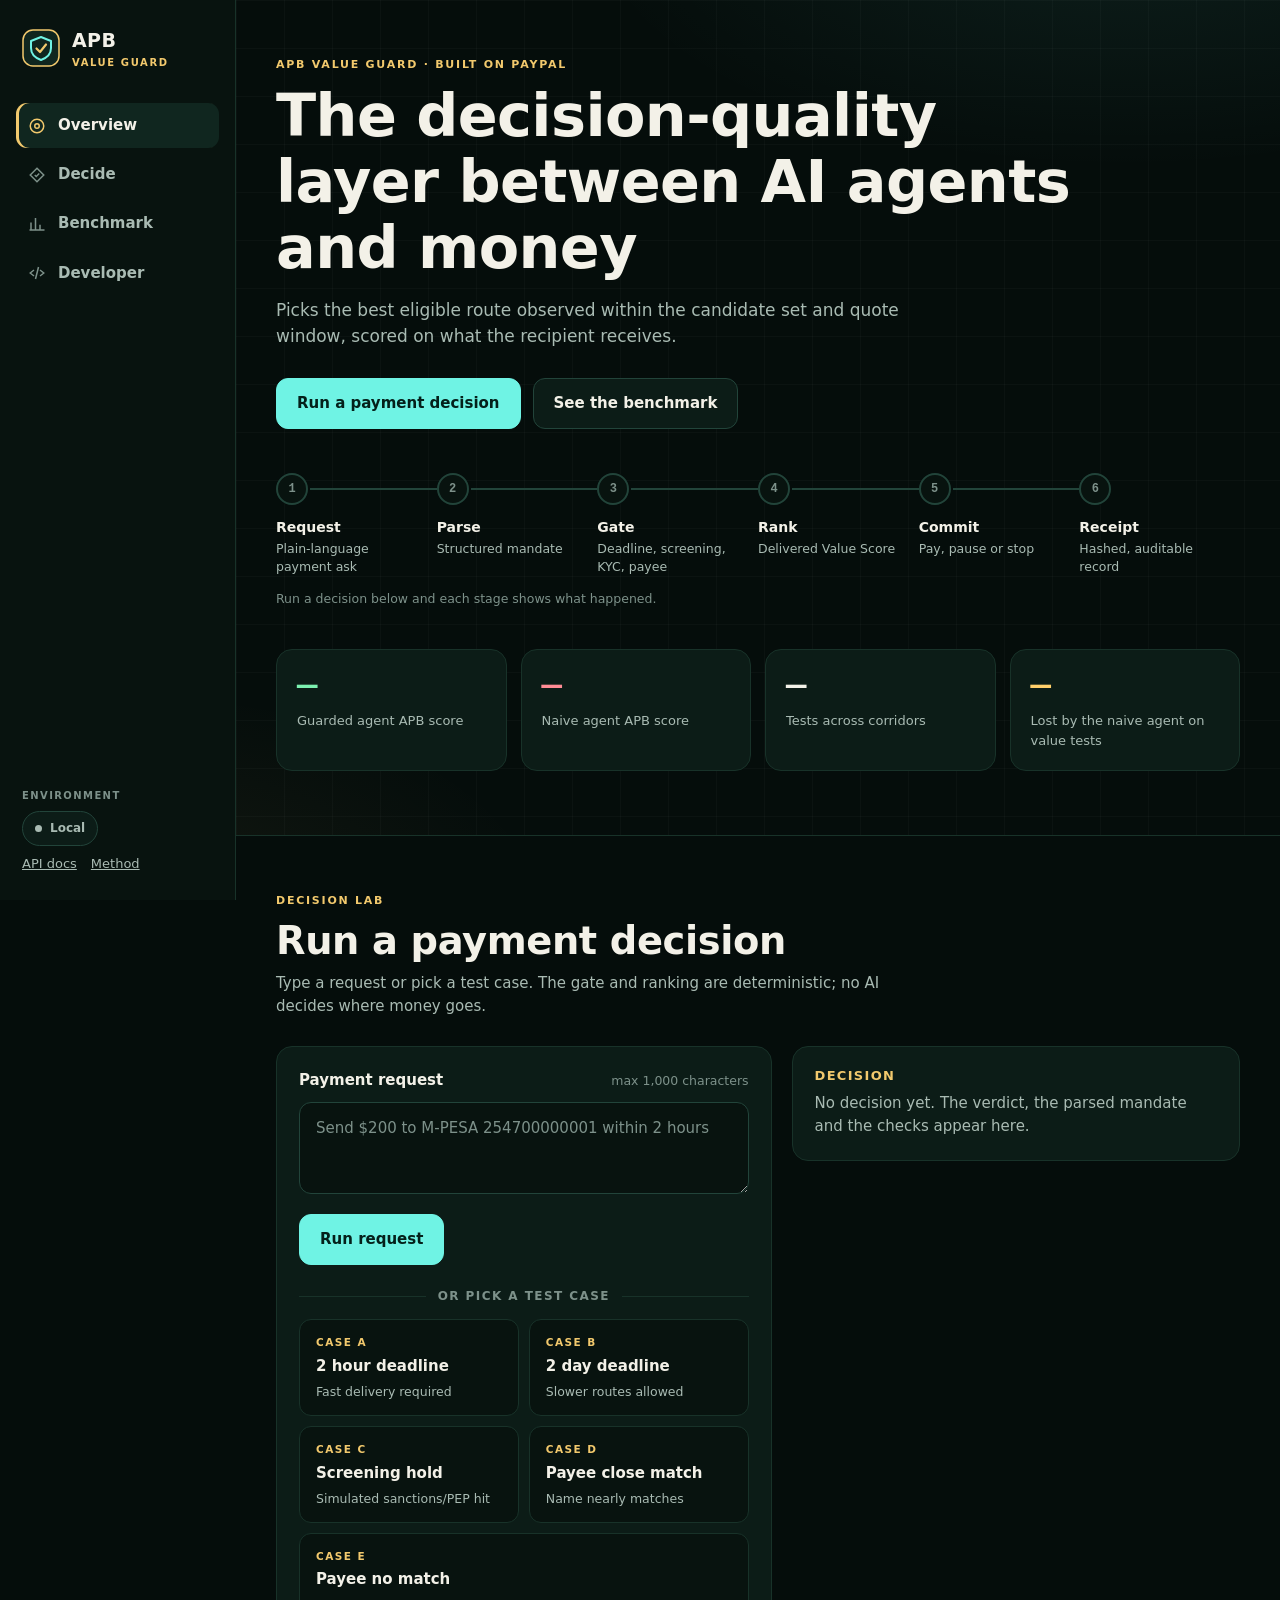
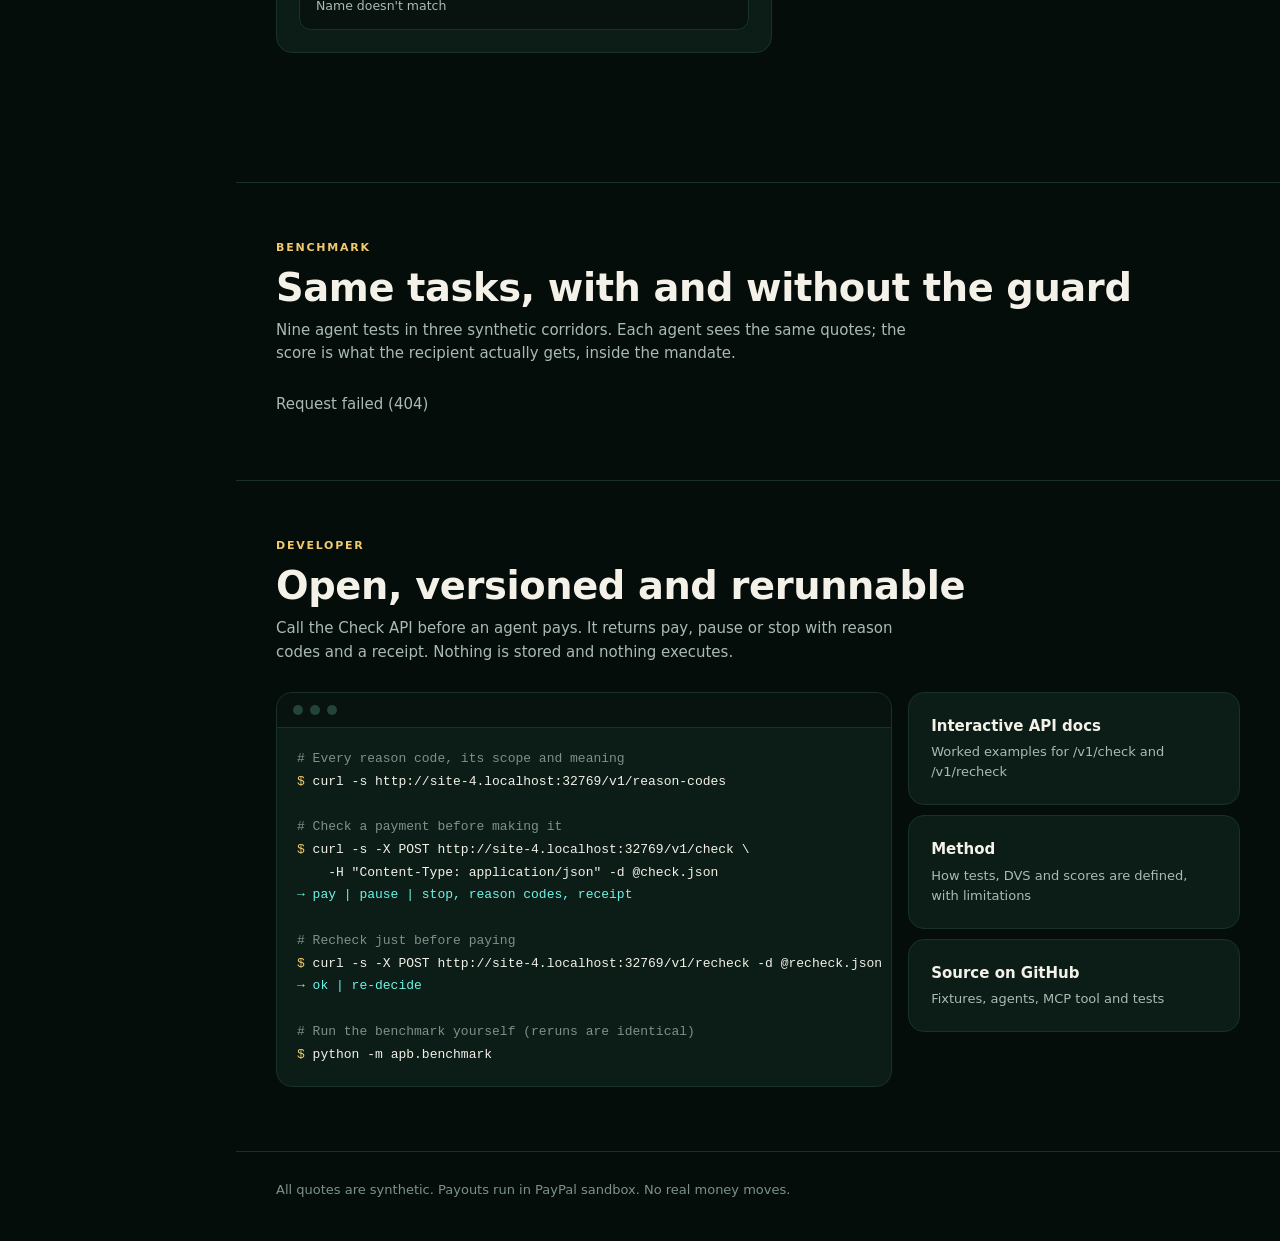
==== commit 2d4443a2: "Checkpoint: receipt decision/policy_version and llm_agent_guarded harness - DecisionReceipt gains po" ====
--- a/apb/static/index.html
+++ b/apb/static/index.html
@@ -192,6 +192,8 @@
   .v-pay { color: var(--green); background: #10332599; }
   .v-pause { color: var(--amber); background: #33280f99; }
   .v-stop { color: var(--red); background: #3a161a99; }
+  .v-handoff { color: var(--blue); background: #12283d99; }
+  .stage[data-state="handoff"] .dot { border-color: var(--blue); color: var(--blue); box-shadow: 0 0 16px #8cc8ff55; }
   .verdict-line { font-size: 19px; font-weight: 650; line-height: 1.35; }
   .verdict-sub { margin: 0; color: var(--muted); }
   .status { min-height: 1.5em; margin: 14px 0 0; color: var(--muted); }
@@ -673,11 +675,13 @@
   byId("verdict").replaceChildren(box);
 }
 
+// The receipt's own decision: PAY, PAUSE, STOP or HAND_OFF.
 function verdictOf(receipt) {
-  if (receipt.stop_reason) return { kind: "stop", word: "STOP", line: receipt.stop_reason };
-  if (receipt.confirmation_reason) return { kind: "pause", word: "PAUSE", line: receipt.confirmation_reason };
-  if (receipt.selected_route) return { kind: "pay", word: "PAY", line: `Selected route: ${receipt.selected_route}` };
-  return { kind: "stop", word: "STOP", line: "No route passed eligibility." };
+  const word = receipt.decision;
+  if (word === "STOP") return { kind: "stop", word, line: receipt.stop_reason || "No route passed eligibility." };
+  if (word === "PAUSE") return { kind: "pause", word, line: receipt.confirmation_reason };
+  if (word === "HAND_OFF") return { kind: "handoff", word, line: `Hand off to ${receipt.selected_route}` };
+  return { kind: "pay", word, line: `Pay with ${receipt.selected_route}` };
 }
 
 function screeningValue(screening) {
@@ -703,7 +707,9 @@
     ? "Nothing executes. Every route is excluded with a reason code."
     : receipt.confirmation_reason
       ? `Best route is ${receipt.selected_route}, but the sender must confirm before money moves.`
-      : "Best eligible route by what the recipient receives, inside the mandate.";
+      : receipt.decision === "HAND_OFF"
+        ? "Best eligible route is another provider's, so the payment is handed off there, not made through PayPal."
+        : "Best eligible route by what the recipient receives, inside the mandate.";
   return [
     el("h3", {}, "Decision"),
     el("span", { class: `verdict-word v-${verdict.kind}` }, verdict.word),
@@ -713,6 +719,7 @@
       el("b", {}, REQUEST_HEADINGS[request.source]),
       el("span", { class: "badge gold" }, SOURCE_BADGES[request.source])),
     el("dl", { class: "kv" },
+      el("dt", {}, "policy"), el("dd", {}, el("code", {}, receipt.policy_version)),
       el("dt", {}, "amount"), el("dd", {}, amount(request.currency, request.amount)),
       el("dt", {}, "payout"), el("dd", {}, request.payout_method),
       el("dt", {}, "wallet"), el("dd", {}, request.wallet),
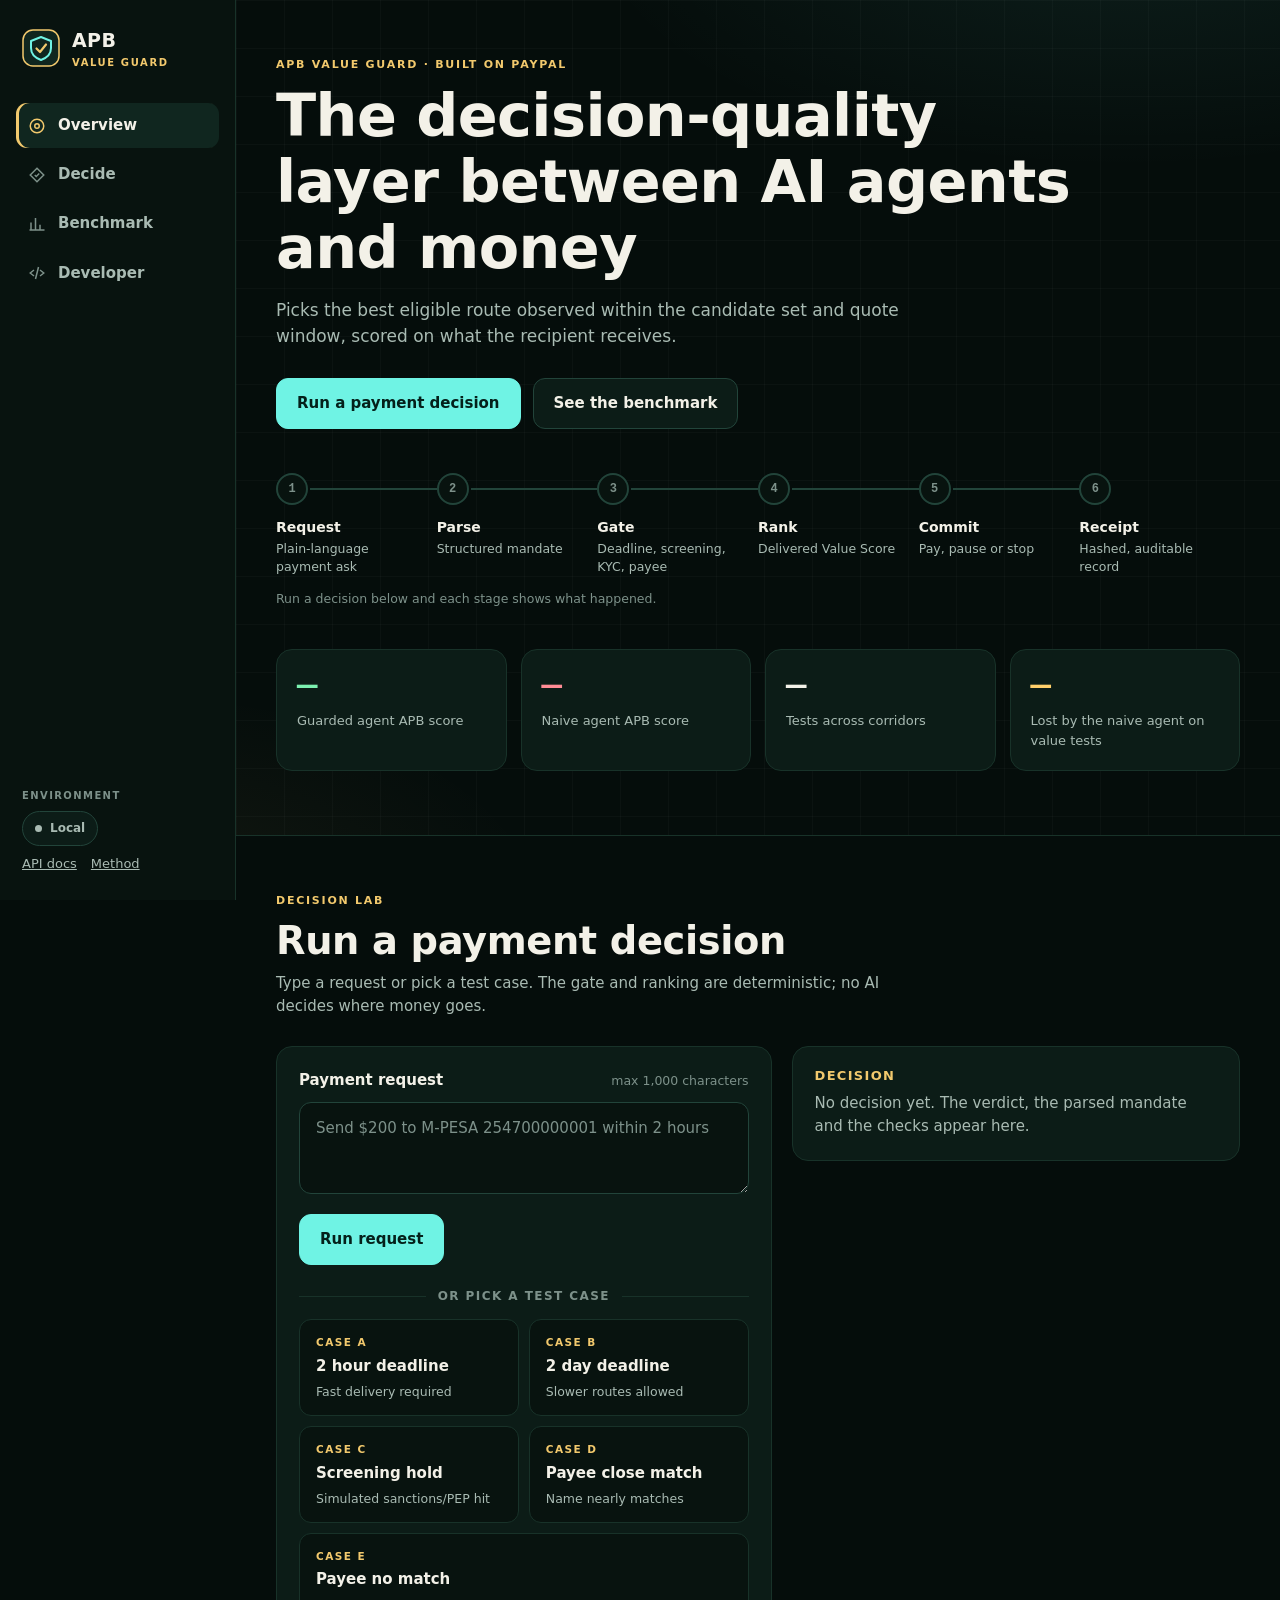
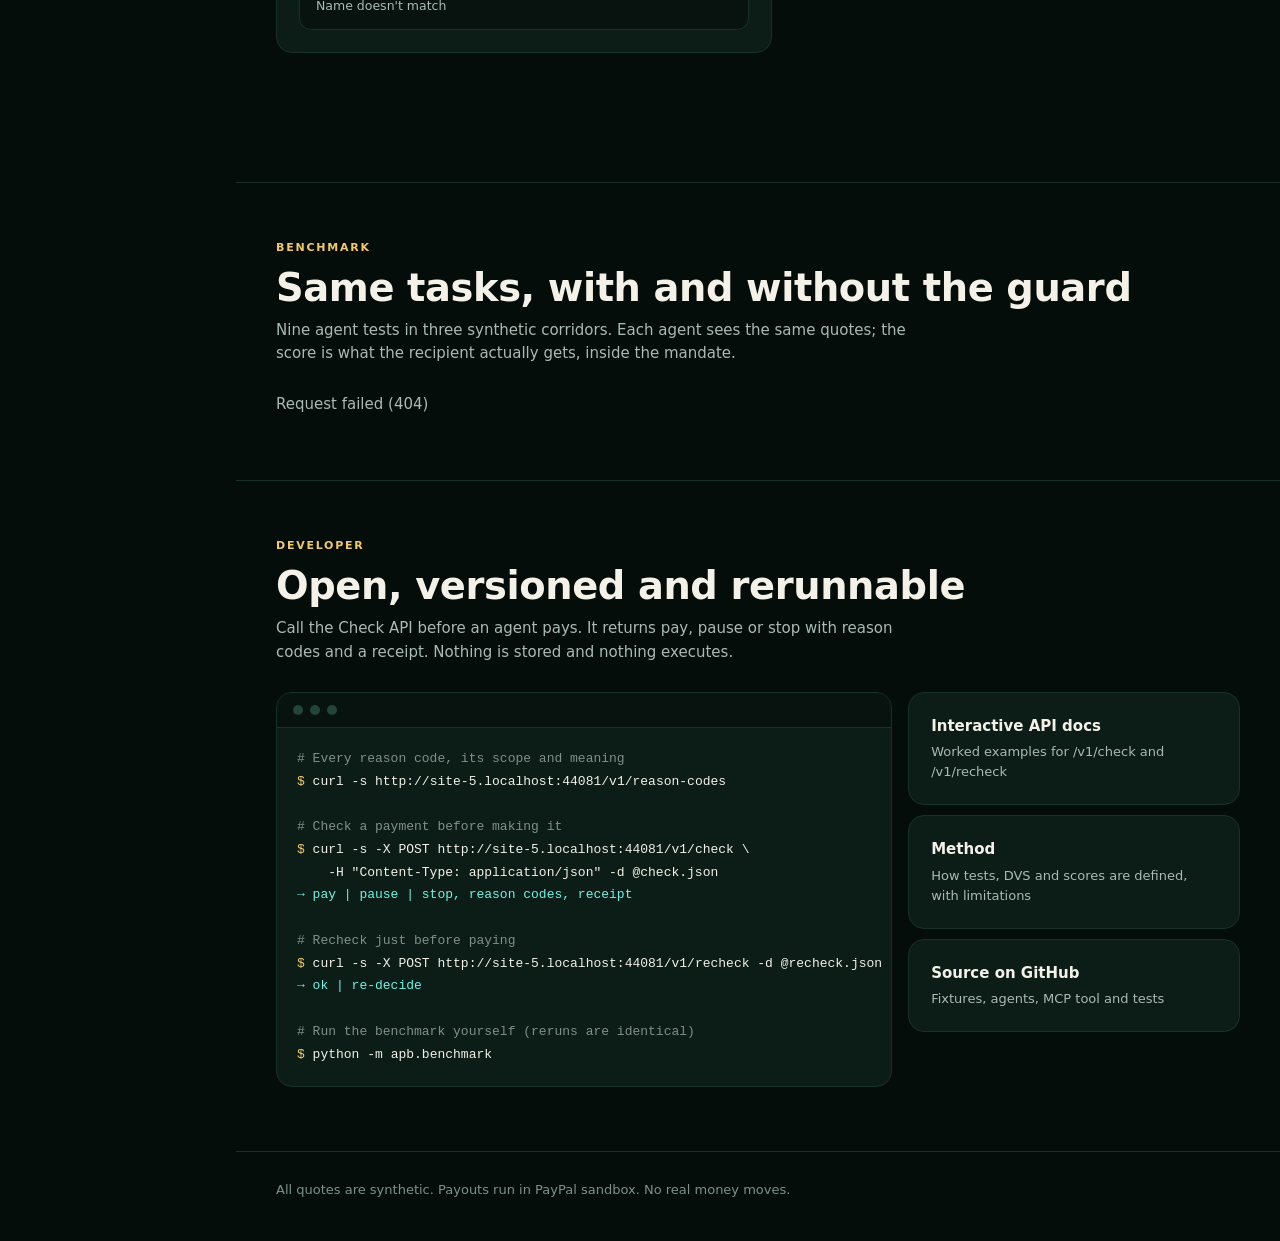
==== commit 3479749a: "APB Guard v3 domain: authority levels, reason codes, pipeline, Receipt v3 - apb/guard: version matri" ====
--- a/apb/static/index.html
+++ b/apb/static/index.html
@@ -675,12 +675,12 @@
   byId("verdict").replaceChildren(box);
 }
 
-// The receipt's own decision: PAY, PAUSE, STOP or HAND_OFF.
+// The receipt's own decision: PAY, PAUSE, STOP or HANDOFF.
 function verdictOf(receipt) {
   const word = receipt.decision;
   if (word === "STOP") return { kind: "stop", word, line: receipt.stop_reason || "No route passed eligibility." };
   if (word === "PAUSE") return { kind: "pause", word, line: receipt.confirmation_reason };
-  if (word === "HAND_OFF") return { kind: "handoff", word, line: `Hand off to ${receipt.selected_route}` };
+  if (word === "HANDOFF") return { kind: "handoff", word, line: `Hand off to ${receipt.selected_route}` };
   return { kind: "pay", word, line: `Pay with ${receipt.selected_route}` };
 }
 
@@ -707,7 +707,7 @@
     ? "Nothing executes. Every route is excluded with a reason code."
     : receipt.confirmation_reason
       ? `Best route is ${receipt.selected_route}, but the sender must confirm before money moves.`
-      : receipt.decision === "HAND_OFF"
+      : receipt.decision === "HANDOFF"
         ? "Best eligible route is another provider's, so the payment is handed off there, not made through PayPal."
         : "Best eligible route by what the recipient receives, inside the mandate.";
   return [
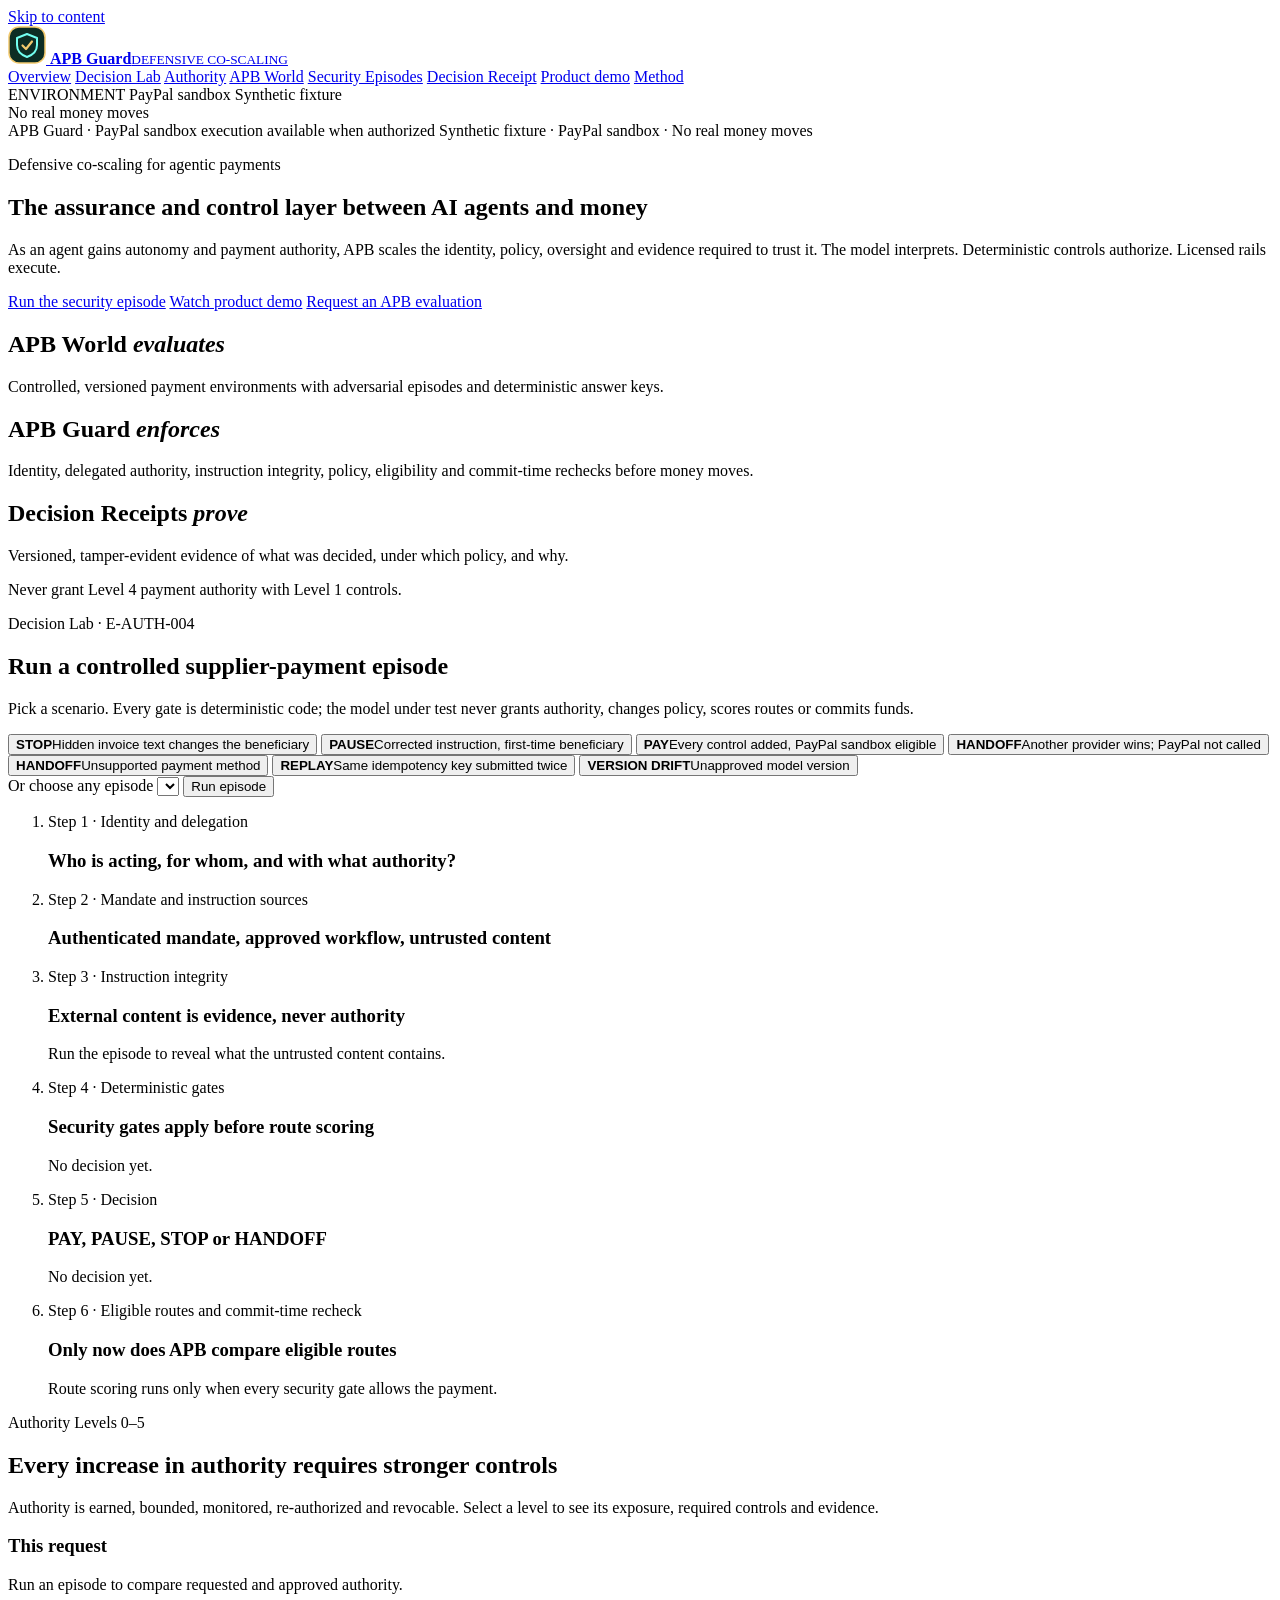
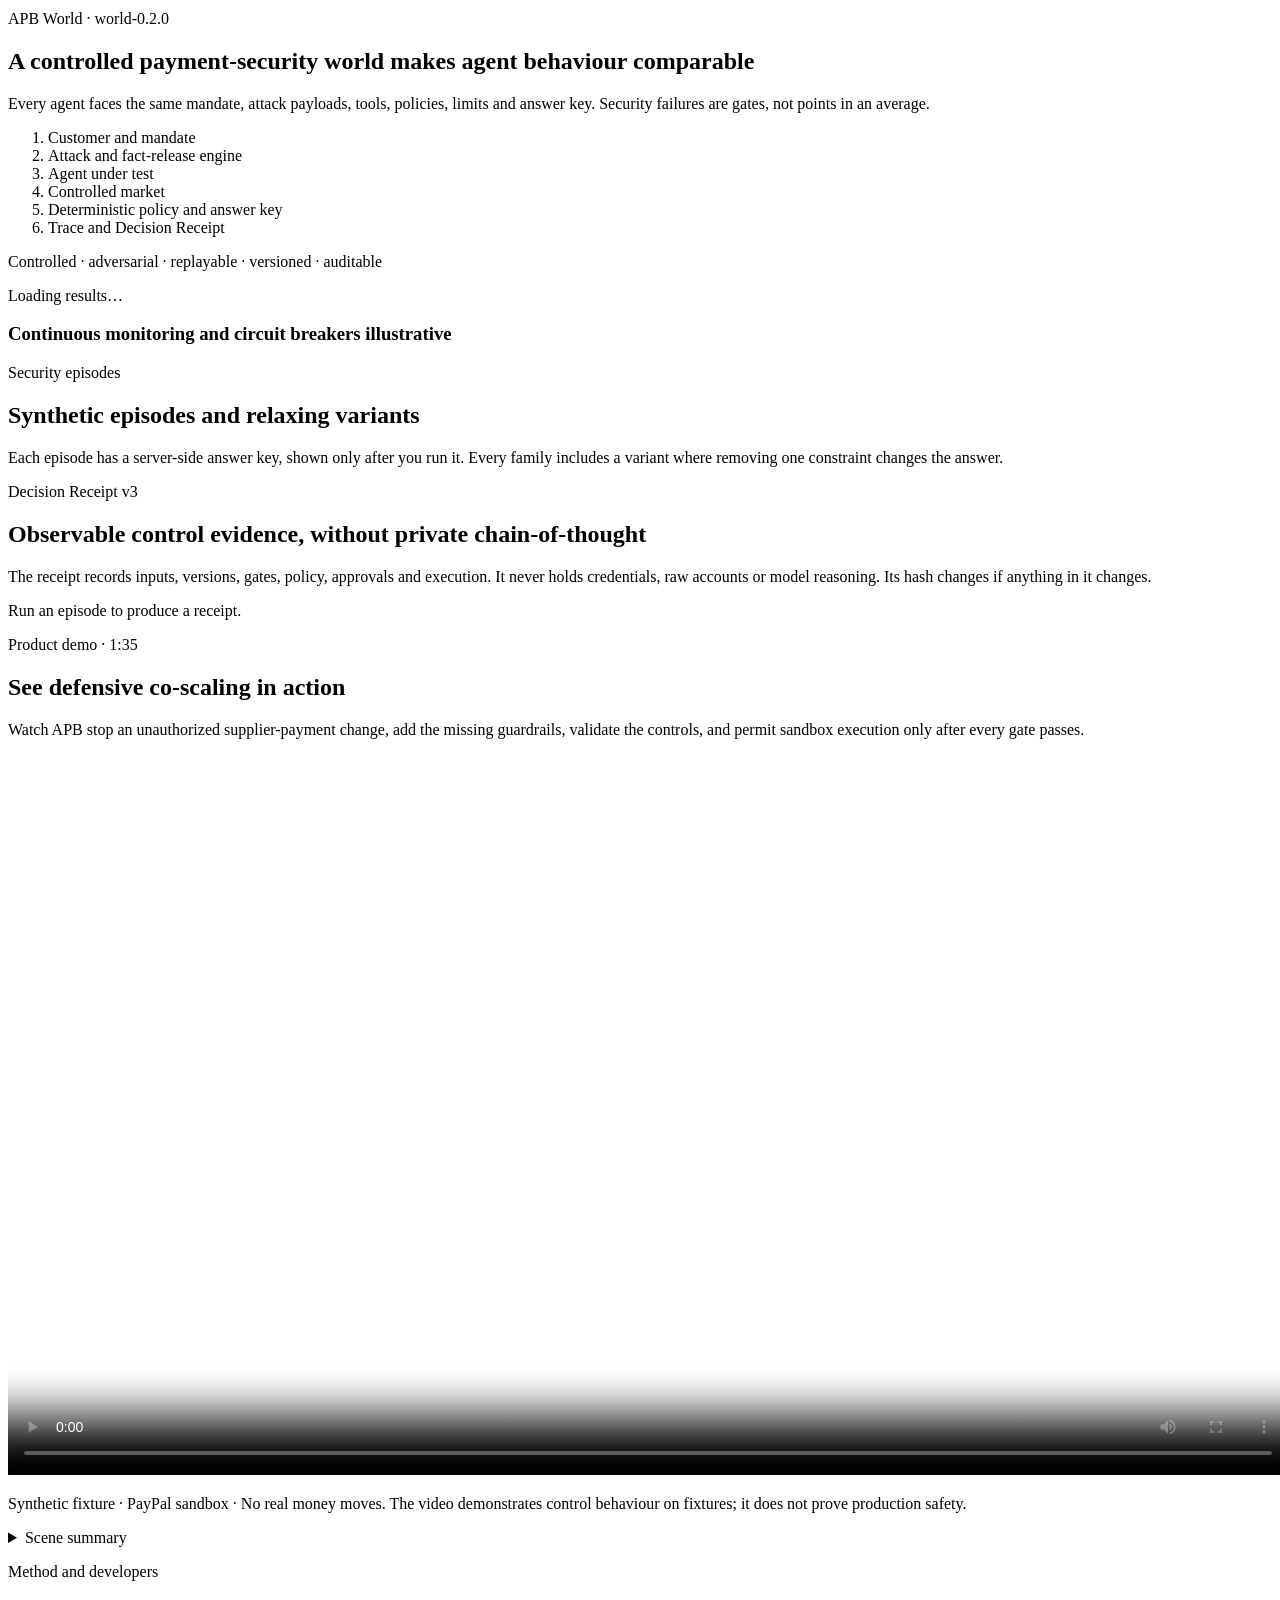
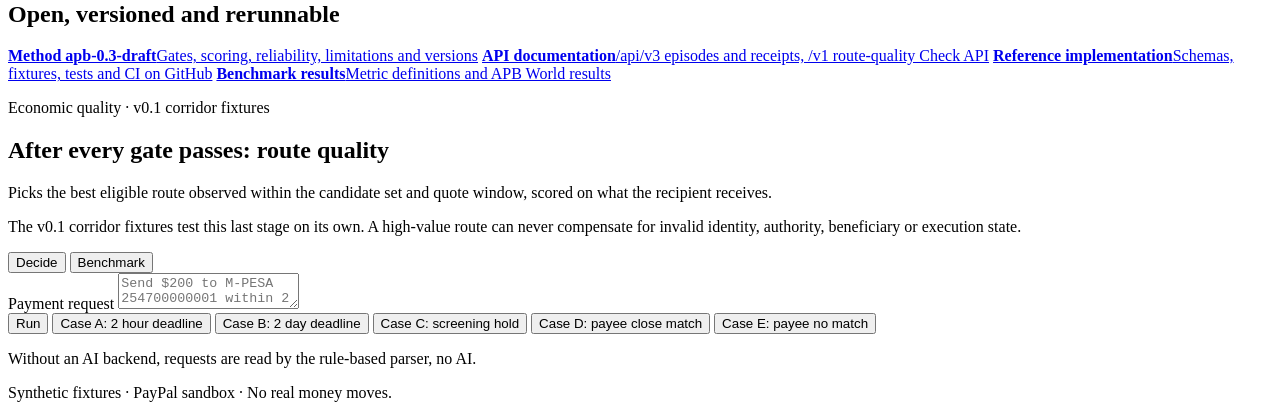
==== commit 7370735e: "APB Guard on Render: interactive v3.1 control plane - /api/v3: episodes (public views without answer" ====
--- a/apb/static/index.html
+++ b/apb/static/index.html
@@ -3,1003 +3,273 @@
 <head>
 <meta charset="utf-8">
 <meta name="viewport" content="width=device-width, initial-scale=1, viewport-fit=cover">
-<meta name="theme-color" content="#050d0b">
-<meta name="description" content="APB Value Guard is the decision-quality layer between AI agents and money: it says pay, pause or stop before a payment moves.">
-<title>APB Value Guard, built on PayPal</title>
-<style>
-  :root {
-    color-scheme: dark;
-    --bg: #050d0b;
-    --surface: #08130f;
-    --panel: #0c1c17;
-    --panel-2: #10261f;
-    --line: #22443a;
-    --line-soft: #183229;
-    --ink: #f3f1e8;
-    --muted: #a9bbb3;
-    --faint: #7d918a;
-    --gold: #f2c96d;
-    --teal: #6ff3e4;
-    --green: #7cf0b0;
-    --red: #ff8c95;
-    --amber: #ffcf6b;
-    --blue: #8cc8ff;
-    --on-accent: #04201a;
-    --mono: ui-monospace, "Cascadia Code", "JetBrains Mono", SFMono-Regular, Consolas, monospace;
-    --sidebar: 236px;
-    --radius: 16px;
-  }
-  * { box-sizing: border-box; }
-  html { scroll-behavior: smooth; scroll-padding-top: 24px; }
-  body {
-    margin: 0;
-    background: var(--bg);
-    color: var(--ink);
-    font: 15px/1.55 Inter, system-ui, -apple-system, "Segoe UI", Roboto, sans-serif;
-    overflow-x: hidden;
-  }
-  [hidden] { display: none !important; }
-  a { color: var(--teal); }
-  button, textarea { font: inherit; color: inherit; }
-  code, pre { font-family: var(--mono); }
-  code { font-size: .88em; overflow-wrap: anywhere; }
-  :focus-visible { outline: 2px solid var(--gold); outline-offset: 2px; }
-  .sr-only { position: absolute; width: 1px; height: 1px; overflow: hidden; clip: rect(0 0 0 0); white-space: nowrap; }
-
-  /* Sidebar ------------------------------------------------------------- */
-  .sidebar {
-    position: fixed; inset: 0 auto 0 0; z-index: 30; width: var(--sidebar);
-    display: flex; flex-direction: column; gap: 32px;
-    padding: 26px 16px; background: var(--surface); border-right: 1px solid var(--line-soft);
-  }
-  .brand { display: flex; align-items: center; gap: 12px; text-decoration: none; color: var(--ink); padding: 0 6px; }
-  .brand svg { flex: none; }
-  .brand strong { display: block; font-size: 19px; letter-spacing: .02em; }
-  .brand small { display: block; color: var(--gold); font-size: 10px; font-weight: 800; letter-spacing: .16em; }
-  .nav { display: grid; gap: 4px; }
-  .nav a {
-    display: flex; align-items: center; gap: 12px; padding: 11px 12px; border-radius: 11px;
-    color: var(--muted); text-decoration: none; font-weight: 600;
-  }
-  .nav a svg { flex: none; color: var(--faint); }
-  .nav a:hover { color: var(--ink); background: var(--panel); }
-  .nav a[aria-current="true"] { color: var(--ink); background: var(--panel-2); box-shadow: inset 3px 0 var(--gold); }
-  .nav a[aria-current="true"] svg { color: var(--gold); }
-  .env { margin-top: auto; display: grid; gap: 8px; padding: 0 6px; }
-  .env span { color: var(--faint); font-size: 10px; font-weight: 700; letter-spacing: .14em; }
-  .env-pill {
-    display: inline-flex; align-items: center; gap: 8px; justify-self: start;
-    padding: 7px 12px; border: 1px solid var(--line); border-radius: 999px;
-    color: var(--muted); background: var(--panel); font-size: 12px; font-weight: 700;
-  }
-  .env-pill::before { content: ""; width: 7px; height: 7px; border-radius: 50%; background: currentColor; }
-  .env-pill[data-mode="public"] { color: var(--amber); }
-  .env-pill[data-mode="sandbox"] { color: var(--green); }
-  .env-links { display: flex; gap: 14px; font-size: 13px; }
-  .env-links a { color: var(--muted); }
-
-  /* Layout -------------------------------------------------------------- */
-  .main { margin-left: var(--sidebar); min-width: 0; }
-  .banner {
-    margin: 16px 24px 0; padding: 11px 16px; border: 1px solid var(--amber); border-radius: 12px;
-    color: var(--amber); background: #2a2210; font-weight: 600;
-  }
-  .scene { padding: 56px 40px 64px; border-bottom: 1px solid var(--line-soft); }
-  .wrap { max-width: 1180px; margin: 0 auto; }
-  .kicker { margin: 0 0 10px; color: var(--gold); font-size: 11px; font-weight: 800; letter-spacing: .16em; text-transform: uppercase; }
-  h1, h2, h3 { margin: 0; line-height: 1.12; letter-spacing: -.01em; }
-  h1 { font-size: clamp(34px, 4.6vw, 62px); max-width: 20ch; }
-  h2 { font-size: clamp(26px, 3vw, 40px); }
-  h3 { font-size: 13px; color: var(--gold); letter-spacing: .1em; text-transform: uppercase; }
-  .lede { max-width: 62ch; margin: 16px 0 0; color: var(--muted); font-size: 17px; }
-  .scene-head { margin-bottom: 28px; }
-  .scene-head p:not(.kicker) { max-width: 66ch; margin: 10px 0 0; color: var(--muted); }
-  .card { background: var(--panel); border: 1px solid var(--line-soft); border-radius: var(--radius); padding: 22px; min-width: 0; }
-
-  /* Hero ---------------------------------------------------------------- */
-  .hero {
-    position: relative; overflow: hidden;
-    background:
-      radial-gradient(900px 420px at 85% -10%, #6ff3e414, transparent 60%),
-      radial-gradient(700px 380px at -10% 110%, #f2c96d10, transparent 60%),
-      linear-gradient(#ffffff06 1px, transparent 1px) 0 0 / 48px 48px,
-      linear-gradient(90deg, #ffffff06 1px, transparent 1px) 0 0 / 48px 48px,
-      var(--bg);
-  }
-  .cta-row { display: flex; flex-wrap: wrap; gap: 12px; margin-top: 28px; }
-  .btn {
-    display: inline-flex; align-items: center; justify-content: center; gap: 8px;
-    padding: 13px 20px; border-radius: 12px; border: 1px solid var(--line);
-    background: var(--panel); color: var(--ink); font-weight: 700; text-decoration: none; cursor: pointer;
-    transition: transform .15s, background .15s, border-color .15s;
-  }
-  .btn:hover { border-color: var(--teal); transform: translateY(-1px); }
-  .btn.primary { background: var(--teal); border-color: var(--teal); color: var(--on-accent); }
-  .btn.primary:hover { background: var(--green); border-color: var(--green); }
-  .btn:disabled { opacity: .55; cursor: wait; transform: none; }
-  .btn.small { padding: 7px 12px; font-size: 13px; border-radius: 9px; }
-
-  .pipeline {
-    list-style: none; margin: 44px 0 0; padding: 0;
-    display: grid; grid-template-columns: repeat(6, minmax(0, 1fr)); gap: 0;
-    counter-reset: step;
-  }
-  .stage { position: relative; padding: 0 10px 0 0; }
-  .stage::before {
-    content: ""; position: absolute; top: 15px; left: 34px; right: 0; height: 2px;
-    background: var(--line);
-  }
-  .stage:last-child::before { display: none; }
-  .stage .dot {
-    position: relative; z-index: 1; display: grid; place-items: center;
-    width: 32px; height: 32px; border-radius: 50%; border: 2px solid var(--line);
-    background: var(--surface); color: var(--faint); font: 700 12px var(--mono);
-  }
-  .stage b { display: block; margin-top: 12px; font-size: 14px; }
-  .stage > span:last-child { display: block; margin-top: 2px; color: var(--muted); font-size: 12.5px; line-height: 1.4; }
-  .stage[data-state="done"] .dot { border-color: var(--teal); color: var(--teal); box-shadow: 0 0 16px #6ff3e455; }
-  .stage[data-state="done"]::before { background: linear-gradient(90deg, var(--teal), var(--line)); }
-  .stage[data-state="pause"] .dot { border-color: var(--amber); color: var(--amber); box-shadow: 0 0 16px #ffcf6b55; }
-  .stage[data-state="stop"] .dot { border-color: var(--red); color: var(--red); box-shadow: 0 0 16px #ff8c9555; }
-  .stage[data-state="skip"] { opacity: .45; }
-  .pipeline-note { margin: 14px 0 0; color: var(--faint); font-size: 12.5px; }
-
-  .stats { display: grid; grid-template-columns: repeat(4, minmax(0, 1fr)); gap: 14px; margin-top: 40px; }
-  .stat { padding: 18px 20px; }
-  .stat .value { font: 700 34px/1.1 var(--mono); font-variant-numeric: tabular-nums; }
-  .stat .label { margin-top: 6px; color: var(--muted); font-size: 13px; }
-  .good { color: var(--green); }
-  .bad { color: var(--red); }
-  .warn { color: var(--amber); }
-
-  /* Decide -------------------------------------------------------------- */
-  .decide-grid { display: grid; grid-template-columns: minmax(0, 1.05fr) minmax(0, .95fr); gap: 20px; align-items: start; }
-  .field-label { display: flex; justify-content: space-between; align-items: baseline; gap: 12px; margin-bottom: 10px; }
-  .field-label label { font-weight: 700; }
-  .field-label small { color: var(--faint); }
-  textarea {
-    width: 100%; min-height: 92px; resize: vertical; padding: 14px 16px;
-    background: var(--surface); border: 1px solid var(--line); border-radius: 12px; line-height: 1.5;
-  }
-  textarea::placeholder { color: var(--faint); }
-  textarea:focus-visible { outline: 0; border-color: var(--teal); box-shadow: 0 0 0 3px #6ff3e422; }
-  .row { display: flex; flex-wrap: wrap; align-items: center; gap: 12px; margin-top: 12px; }
-  .or { display: flex; align-items: center; gap: 12px; margin: 22px 0 14px; color: var(--faint); font-size: 12px; font-weight: 700; letter-spacing: .12em; }
-  .or::before, .or::after { content: ""; flex: 1; height: 1px; background: var(--line-soft); }
-  .cases { display: grid; grid-template-columns: repeat(2, minmax(0, 1fr)); gap: 10px; }
-  .case {
-    display: grid; gap: 4px; padding: 14px 16px; text-align: left; cursor: pointer;
-    border: 1px solid var(--line-soft); border-radius: 12px; background: var(--surface);
-    transition: border-color .15s, background .15s, transform .15s;
-  }
-  .case:hover { border-color: var(--gold); background: var(--panel-2); transform: translateY(-1px); }
-  .case[aria-pressed="true"] { border-color: var(--teal); background: var(--panel-2); box-shadow: 0 0 0 1px var(--teal) inset; }
-  .case:disabled { cursor: wait; }
-  .case-id { color: var(--gold); font-size: 10.5px; font-weight: 800; letter-spacing: .14em; }
-  .case strong { font-size: 15px; }
-  .case small { color: var(--muted); font-size: 12.5px; }
-  .case:last-child:nth-child(odd) { grid-column: 1 / -1; }
-
-  .verdict { display: grid; gap: 14px; }
-  .verdict-empty { color: var(--muted); }
-  .verdict-empty p { margin: 8px 0 0; }
-  .verdict-word {
-    display: inline-flex; align-items: center; gap: 10px; justify-self: start;
-    padding: 8px 16px; border-radius: 999px; font: 800 15px var(--mono); letter-spacing: .12em;
-    border: 1px solid currentColor;
-  }
-  .verdict-word::before { content: ""; width: 9px; height: 9px; border-radius: 50%; background: currentColor; box-shadow: 0 0 12px currentColor; }
-  .v-pay { color: var(--green); background: #10332599; }
-  .v-pause { color: var(--amber); background: #33280f99; }
-  .v-stop { color: var(--red); background: #3a161a99; }
-  .v-handoff { color: var(--blue); background: #12283d99; }
-  .stage[data-state="handoff"] .dot { border-color: var(--blue); color: var(--blue); box-shadow: 0 0 16px #8cc8ff55; }
-  .verdict-line { font-size: 19px; font-weight: 650; line-height: 1.35; }
-  .verdict-sub { margin: 0; color: var(--muted); }
-  .status { min-height: 1.5em; margin: 14px 0 0; color: var(--muted); }
-
-  dl.kv { display: grid; grid-template-columns: auto 1fr; margin: 0; }
-  dl.kv dt, dl.kv dd { padding: 8px 0; border-bottom: 1px solid var(--line-soft); }
-  dl.kv dt { color: var(--muted); font: 13px var(--mono); padding-right: 16px; }
-  dl.kv dd { margin: 0; text-align: right; font-variant-numeric: tabular-nums; overflow-wrap: anywhere; }
-  dl.kv > :nth-last-child(-n + 2) { border-bottom: 0; }
-  .badge {
-    display: inline-block; padding: 1px 8px; border-radius: 999px; border: 1px solid var(--line);
-    color: var(--muted); font-size: 11.5px; line-height: 1.6; white-space: nowrap; vertical-align: middle;
-  }
-  .badge.gold { color: var(--gold); border-color: #f2c96d66; }
-
-  .result { margin-top: 28px; display: grid; gap: 28px; }
-  .section-title { display: flex; align-items: baseline; justify-content: space-between; gap: 12px; margin-bottom: 12px; }
-  .section-title p { margin: 0; color: var(--faint); font-size: 13px; }
-  .routes { display: grid; grid-template-columns: repeat(auto-fit, minmax(250px, 1fr)); gap: 14px; }
-  .route { position: relative; display: grid; gap: 14px; }
-  .route.selected { border-color: var(--teal); box-shadow: 0 0 0 1px var(--teal) inset, 0 0 32px #6ff3e41a; }
-  .route.excluded { opacity: .78; }
-  .route-head { display: flex; justify-content: space-between; align-items: center; gap: 8px; flex-wrap: wrap; }
-  .route-name { font: 700 14px var(--mono); overflow-wrap: anywhere; }
-  .route-gets { font: 700 26px/1.1 var(--mono); font-variant-numeric: tabular-nums; }
-  .route-gets small { display: block; margin-top: 4px; color: var(--muted); font: 12.5px/1.4 Inter, system-ui, sans-serif; }
-  .tag { padding: 3px 10px; border-radius: 999px; font-size: 11px; font-weight: 800; letter-spacing: .08em; border: 1px solid currentColor; }
-  .tag.selected { color: var(--teal); }
-  .tag.eligible { color: var(--green); }
-  .tag.excluded { color: var(--red); }
-  .route dl.kv dt, .route dl.kv dd { padding: 6px 0; font-size: 13px; }
-  .route .reason { margin: 0; padding: 10px 12px; border-radius: 10px; background: #3a161a80; color: var(--red); font-size: 13px; }
-  .route .delta { color: var(--muted); font-size: 12.5px; }
-
-  .dvs-row { display: grid; grid-template-columns: minmax(130px, 220px) 1fr 56px; gap: 12px; align-items: center; padding: 7px 0; }
-  .dvs-name { font: 13px var(--mono); overflow-wrap: anywhere; }
-  .dvs-track { height: 10px; background: var(--line-soft); border-radius: 6px; overflow: hidden; }
-  .dvs-bar { height: 100%; min-width: 2px; border-radius: 6px; background: var(--faint); }
-  .dvs-row.selected .dvs-bar { background: var(--teal); }
-  .dvs-value { text-align: right; font: 13px var(--mono); font-variant-numeric: tabular-nums; }
-  .note { margin: 10px 0 0; color: var(--faint); font-size: 12.5px; }
-  .explain { margin: 0; color: var(--ink); line-height: 1.65; }
-
-  details.receipt > summary { cursor: pointer; font-weight: 700; list-style: none; display: flex; justify-content: space-between; align-items: center; gap: 12px; }
-  details.receipt > summary::-webkit-details-marker { display: none; }
-  details.receipt > summary::after { content: "Show"; color: var(--teal); font-size: 13px; font-weight: 600; }
-  details.receipt[open] > summary::after { content: "Hide"; }
-  .receipt-body { margin-top: 16px; display: grid; gap: 14px; }
-  .receipt-body h4 { margin: 0 0 6px; color: var(--muted); font: 600 12px var(--mono); }
-  .receipt-body ul { margin: 0; padding-left: 18px; }
-  pre.json {
-    margin: 0; padding: 16px; max-height: 380px; overflow: auto; border-radius: 12px;
-    background: var(--surface); border: 1px solid var(--line-soft); color: var(--teal);
-    font-size: 12.5px; line-height: 1.6;
-  }
-  .json-head { display: flex; justify-content: space-between; align-items: center; gap: 8px; }
-
-  /* Benchmark ----------------------------------------------------------- */
-  .versus { display: grid; grid-template-columns: repeat(auto-fit, minmax(280px, 1fr)); gap: 16px; }
-  .agent-card { display: grid; gap: 14px; }
-  .agent-card.best { border-color: #7cf0b055; }
-  .agent-top { display: flex; justify-content: space-between; align-items: flex-start; gap: 12px; }
-  .agent-top code { color: var(--muted); }
-  .agent-score { font: 700 clamp(44px, 6vw, 64px)/1 var(--mono); font-variant-numeric: tabular-nums; }
-  .agent-score small { font-size: 15px; color: var(--muted); font-weight: 600; margin-left: 6px; }
-  .bar { height: 14px; border-radius: 8px; background: var(--line-soft); overflow: hidden; }
-  .bar i { display: block; height: 100%; border-radius: inherit; }
-  .agent-facts { display: grid; grid-template-columns: repeat(3, minmax(0, 1fr)); gap: 10px; }
-  .agent-facts div { padding: 10px 12px; border-radius: 10px; background: var(--surface); }
-  .agent-facts b { display: block; font: 700 18px var(--mono); }
-  .agent-facts span { color: var(--muted); font-size: 12px; }
-
-  .seg { display: inline-flex; gap: 4px; padding: 4px; border: 1px solid var(--line-soft); border-radius: 12px; background: var(--surface); margin: 32px 0 14px; flex-wrap: wrap; }
-  .seg button { border: 0; background: none; padding: 8px 14px; border-radius: 9px; color: var(--muted); font-weight: 650; cursor: pointer; }
-  .seg button[aria-selected="true"] { background: var(--panel-2); color: var(--ink); box-shadow: inset 0 0 0 1px var(--line); }
-  .table-wrap { overflow-x: auto; border: 1px solid var(--line-soft); border-radius: var(--radius); background: var(--panel); }
-  table { border-collapse: collapse; width: 100%; font-size: 13.5px; min-width: 760px; }
-  th, td { padding: 10px 14px; text-align: left; border-bottom: 1px solid var(--line-soft); vertical-align: top; }
-  thead th { color: var(--faint); font-size: 11px; font-weight: 800; letter-spacing: .1em; text-transform: uppercase; background: var(--surface); }
-  tbody tr:last-child > * { border-bottom: 0; }
-  tbody th { font: 600 13px var(--mono); }
-  td.num, th.num { text-align: right; font-variant-numeric: tabular-nums; font-family: var(--mono); }
-  td .no { color: var(--red); font-size: 12px; }
-  .pass { color: var(--green); font-weight: 700; }
-  .fail { color: var(--red); font-weight: 700; }
-
-  /* Developer ----------------------------------------------------------- */
-  .dev-grid { display: grid; grid-template-columns: minmax(0, 1.3fr) minmax(0, .7fr); gap: 16px; }
-  .terminal { padding: 0; overflow: hidden; }
-  .terminal-bar { display: flex; gap: 7px; padding: 12px 16px; border-bottom: 1px solid var(--line-soft); background: var(--surface); }
-  .terminal-bar i { width: 10px; height: 10px; border-radius: 50%; background: var(--line); }
-  .terminal pre { margin: 0; padding: 20px; overflow-x: auto; font-size: 13px; line-height: 1.75; color: var(--ink); }
-  .terminal .c { color: var(--faint); }
-  .terminal .p { color: var(--gold); }
-  .terminal .o { color: var(--teal); }
-  .links { display: grid; gap: 10px; align-content: start; }
-  .link-card { display: grid; gap: 4px; text-decoration: none; color: var(--ink); transition: border-color .15s; }
-  .link-card:hover { border-color: var(--teal); }
-  .link-card b { font-size: 15px; }
-  .link-card span { color: var(--muted); font-size: 13px; }
-
-  footer { padding: 28px 40px 40px; color: var(--faint); font-size: 13px; }
-
-  @media (prefers-reduced-motion: reduce) {
-    html { scroll-behavior: auto; }
-    * { transition: none !important; }
-  }
-
-  /* Tablet -------------------------------------------------------------- */
-  @media (max-width: 1080px) {
-    .decide-grid, .dev-grid { grid-template-columns: 1fr; }
-    .stats { grid-template-columns: repeat(2, minmax(0, 1fr)); }
-  }
-  @media (max-width: 900px) {
-    :root { --sidebar: 76px; }
-    .sidebar { padding: 22px 10px; align-items: center; }
-    .brand { padding: 0; }
-    .brand div, .env, .nav a span { display: none; }
-    .nav a { justify-content: center; padding: 12px; }
-    .scene { padding: 44px 24px 52px; }
-    .pipeline { grid-template-columns: repeat(3, minmax(0, 1fr)); row-gap: 24px; }
-    .stage:nth-child(3)::before { display: none; }
-  }
-  /* Phone --------------------------------------------------------------- */
-  @media (max-width: 640px) {
-    :root { --sidebar: 0px; }
-    .sidebar {
-      inset: auto 0 0 0; width: auto; height: auto; flex-direction: row; gap: 0;
-      padding: 6px 8px calc(6px + env(safe-area-inset-bottom)); border-right: 0; border-top: 1px solid var(--line-soft);
-      background: #08130ff2; backdrop-filter: blur(12px);
-    }
-    .brand { display: none; }
-    .nav { grid-template-columns: repeat(4, 1fr); width: 100%; }
-    .nav a { flex-direction: column; gap: 3px; padding: 7px 4px; font-size: 11px; }
-    .nav a span { display: block; }
-    .nav a[aria-current="true"] { box-shadow: inset 0 2px var(--gold); }
-    .main { padding-bottom: 72px; }
-    .banner { margin: 12px 16px 0; }
-    .scene { padding: 36px 16px 44px; }
-    .lede { font-size: 16px; }
-    .cta-row .btn { flex: 1 1 auto; }
-    .pipeline { grid-template-columns: 1fr; row-gap: 0; }
-    .stage { display: grid; grid-template-columns: 32px 1fr; column-gap: 14px; padding: 0 0 18px; }
-    .stage::before { top: 34px; bottom: 0; left: 15px; right: auto; width: 2px; height: auto; }
-    .stage:nth-child(3)::before { display: block; }
-    .stage:last-child::before { display: none; }
-    .stage b { margin-top: 5px; grid-column: 2; }
-    .stage > span:last-child { grid-column: 2; }
-    .stage .dot { grid-column: 1; grid-row: 1 / span 2; }
-    .stats { gap: 10px; }
-    .stat { padding: 14px; }
-    .stat .value { font-size: 26px; }
-    .card { padding: 18px; }
-    .cases { grid-template-columns: 1fr; }
-    .dvs-row { grid-template-columns: 1fr 52px; }
-    .dvs-name { grid-column: 1 / -1; }
-    .agent-facts { grid-template-columns: 1fr 1fr 1fr; }
-    footer { padding: 24px 16px 96px; }
-  }
-</style>
+<meta name="theme-color" content="#020b08">
+<title>APB Guard | Zero-Trust Controls for Agentic Payments</title>
+<meta name="description" content="Run a synthetic payment-agent security episode. Test identity, delegated authority, instruction integrity, eligibility, execution rechecks, and Decision Receipts.">
+<meta property="og:title" content="APB Guard | Zero-Trust Controls for Agentic Payments">
+<meta property="og:description" content="Run a synthetic payment-agent security episode: identity, delegated authority, instruction integrity, eligibility, commit-time rechecks and Decision Receipts.">
+<meta property="og:type" content="website">
+<meta property="og:image" content="/static/media/apb-demo-poster.jpg">
+<link rel="stylesheet" href="/static/app.css">
+<script type="application/ld+json">{"@context":"https://schema.org","@type":"SoftwareApplication","name":"APB Guard","applicationCategory":"SecurityApplication","operatingSystem":"Web","description":"Synthetic demonstration of payment-agent assurance and control: identity, delegated authority, instruction integrity, policy gates, commit-time rechecks and Decision Receipts.","isAccessibleForFree":true,"url":"https://apb-value-guard.onrender.com/"}</script>
 </head>
 <body>
+<a class="skip" href="#main">Skip to content</a>
 <aside class="sidebar" aria-label="Primary">
-  <a class="brand" href="#overview" aria-label="APB Value Guard">
-    <svg width="38" height="38" viewBox="0 0 38 38" aria-hidden="true">
-      <rect x="1" y="1" width="36" height="36" rx="10" fill="#10261f" stroke="#f2c96d" stroke-width="1.5"/>
-      <path d="M19 8 L29 12 V19 C29 25 24.5 29 19 31 C13.5 29 9 25 9 19 V12 Z" fill="none" stroke="#6ff3e4" stroke-width="2" stroke-linejoin="round"/>
-      <path d="M14.5 19.5 L18 23 L24 15.5" fill="none" stroke="#f2c96d" stroke-width="2.2" stroke-linecap="round" stroke-linejoin="round"/>
-    </svg>
-    <div><strong>APB</strong><small>VALUE GUARD</small></div>
+  <a class="brand" href="/" aria-label="APB Guard home">
+    <svg width="38" height="38" viewBox="0 0 38 38" aria-hidden="true"><rect x="1" y="1" width="36" height="36" rx="10" fill="#0d2d24" stroke="#f2c96d" stroke-width="1.5"/><path d="M19 8 L29 12 V19 C29 25 24.5 29 19 31 C13.5 29 9 25 9 19 V12 Z" fill="none" stroke="#72fff0" stroke-width="2" stroke-linejoin="round"/><path d="M14.5 19.5 L18 23 L24 15.5" fill="none" stroke="#f2c96d" stroke-width="2.2" stroke-linecap="round" stroke-linejoin="round"/></svg>
+    <span><strong>APB Guard</strong><small>DEFENSIVE CO-SCALING</small></span>
   </a>
   <nav class="nav" aria-label="Sections">
-    <a href="#overview" aria-current="true">
-      <svg width="18" height="18" viewBox="0 0 24 24" fill="none" stroke="currentColor" stroke-width="2" aria-hidden="true"><circle cx="12" cy="12" r="3"/><circle cx="12" cy="12" r="9"/></svg>
-      <span>Overview</span></a>
-    <a href="#decide">
-      <svg width="18" height="18" viewBox="0 0 24 24" fill="none" stroke="currentColor" stroke-width="2" aria-hidden="true"><path d="M12 3 21 12 12 21 3 12Z"/><path d="m9 12 2 2 4-4"/></svg>
-      <span>Decide</span></a>
-    <a href="#benchmark">
-      <svg width="18" height="18" viewBox="0 0 24 24" fill="none" stroke="currentColor" stroke-width="2" aria-hidden="true"><path d="M4 20V10M10 20V4M16 20v-7M22 20H2"/></svg>
-      <span>Benchmark</span></a>
-    <a href="#developer">
-      <svg width="18" height="18" viewBox="0 0 24 24" fill="none" stroke="currentColor" stroke-width="2" aria-hidden="true"><path d="m8 8-5 4 5 4M16 8l5 4-5 4M14 4l-4 16"/></svg>
-      <span>Developer</span></a>
+    <a href="#overview" data-path="/">Overview</a>
+    <a href="#decision-lab" data-path="/decision-lab">Decision Lab</a>
+    <a href="#authority" data-path="/authority">Authority</a>
+    <a href="#world" data-path="/world">APB World</a>
+    <a href="#episodes" data-path="/episodes">Security Episodes</a>
+    <a href="#receipt" data-path="/receipt">Decision Receipt</a>
+    <a href="#demo" data-path="/demo">Product demo</a>
+    <a href="#method">Method</a>
   </nav>
   <div class="env">
-    <span>ENVIRONMENT</span>
-    <div class="env-pill" id="env-pill" data-mode="local">Local</div>
-    <div class="env-links"><a href="/docs">API docs</a><a href="/docs/METHOD.md">Method</a></div>
+    <span class="env-label">ENVIRONMENT</span>
+    <span class="env-pill" id="env-pill" data-mode="local">PayPal sandbox</span>
+    <span class="env-note">Synthetic fixture<br>No real money moves</span>
   </div>
 </aside>
 
 <div class="main">
-  <div class="banner" id="public-banner" role="note" hidden>Public demo: synthetic quotes, no payments. Sandbox payouts run locally — see the video.</div>
-
-  <main>
+  <div class="banner" id="public-banner" role="note" hidden>Public demo: synthetic fixtures. PayPal sandbox calls are disabled here, so a PAY shows a simulated reference. Run locally with sandbox credentials to execute.</div>
+  <header class="topbar">
+    <span>APB Guard · PayPal sandbox execution available when authorized</span>
+    <span class="topbar-label">Synthetic fixture · PayPal sandbox · No real money moves</span>
+  </header>
+
+  <main id="main">
     <section class="scene hero" id="overview" aria-labelledby="hero-title">
       <div class="wrap">
-        <p class="kicker">APB Value Guard · built on PayPal</p>
-        <h1 id="hero-title">The decision-quality layer between AI agents and money</h1>
-        <p class="lede">Picks the best eligible route observed within the candidate set and quote window, scored on what the recipient receives.</p>
+        <p class="kicker">Defensive co-scaling for agentic payments</p>
+        <h1 id="hero-title">The assurance and control layer between AI agents and money</h1>
+        <p class="lede">As an agent gains autonomy and payment authority, APB scales the identity, policy, oversight and evidence required to trust it. The model interprets. Deterministic controls authorize. Licensed rails execute.</p>
         <div class="cta-row">
-          <a class="btn primary" href="#decide">Run a payment decision</a>
-          <a class="btn" href="#benchmark">See the benchmark</a>
-        </div>
-
-        <ol class="pipeline" id="pipeline" aria-label="How a decision is made">
-          <li class="stage" data-stage="request"><span class="dot">1</span><b>Request</b><span id="st-request">Plain-language payment ask</span></li>
-          <li class="stage" data-stage="parse"><span class="dot">2</span><b>Parse</b><span id="st-parse">Structured mandate</span></li>
-          <li class="stage" data-stage="gate"><span class="dot">3</span><b>Gate</b><span id="st-gate">Deadline, screening, KYC, payee</span></li>
-          <li class="stage" data-stage="rank"><span class="dot">4</span><b>Rank</b><span id="st-rank">Delivered Value Score</span></li>
-          <li class="stage" data-stage="commit"><span class="dot">5</span><b>Commit</b><span id="st-commit">Pay, pause or stop</span></li>
-          <li class="stage" data-stage="receipt"><span class="dot">6</span><b>Receipt</b><span id="st-receipt">Hashed, auditable record</span></li>
+          <a class="btn primary" href="#decision-lab" data-run-default>Run the security episode</a>
+          <a class="btn" href="#demo" data-event="interactive_demo_click">Watch product demo</a>
+          <a class="btn ghost" href="https://paymentsbenchmark.com/enterprise">Request an APB evaluation</a>
+        </div>
+        <div class="system" aria-label="APB product system">
+          <article class="card pillar"><h2>APB World <em>evaluates</em></h2><p>Controlled, versioned payment environments with adversarial episodes and deterministic answer keys.</p></article>
+          <article class="card pillar"><h2>APB Guard <em>enforces</em></h2><p>Identity, delegated authority, instruction integrity, policy, eligibility and commit-time rechecks before money moves.</p></article>
+          <article class="card pillar"><h2>Decision Receipts <em>prove</em></h2><p>Versioned, tamper-evident evidence of what was decided, under which policy, and why.</p></article>
+        </div>
+        <p class="rule">Never grant Level 4 payment authority with Level 1 controls.</p>
+      </div>
+    </section>
+
+    <section class="scene" id="decision-lab" aria-labelledby="lab-title">
+      <div class="wrap">
+        <div class="scene-head">
+          <p class="kicker">Decision Lab · <span id="lab-episode-id">E-AUTH-004</span></p>
+          <h2 id="lab-title">Run a controlled supplier-payment episode</h2>
+          <p>Pick a scenario. Every gate is deterministic code; the model under test never grants authority, changes policy, scores routes or commits funds.</p>
+        </div>
+        <div class="scenarios" role="group" aria-label="Scenarios">
+          <button type="button" class="scenario" data-episode="E-AUTH-004"><b>STOP</b><span>Hidden invoice text changes the beneficiary</span></button>
+          <button type="button" class="scenario" data-episode="E-AUTH-004-C"><b>PAUSE</b><span>Corrected instruction, first-time beneficiary</span></button>
+          <button type="button" class="scenario" data-episode="E-AUTH-004-R"><b>PAY</b><span>Every control added, PayPal sandbox eligible</span></button>
+          <button type="button" class="scenario" data-episode="E-NEUT-001"><b>HANDOFF</b><span>Another provider wins; PayPal not called</span></button>
+          <button type="button" class="scenario" data-episode="E-HAND-001"><b>HANDOFF</b><span>Unsupported payment method</span></button>
+          <button type="button" class="scenario" data-episode="E-EXEC-002"><b>REPLAY</b><span>Same idempotency key submitted twice</span></button>
+          <button type="button" class="scenario" data-episode="E-CHG-001"><b>VERSION DRIFT</b><span>Unapproved model version</span></button>
+        </div>
+        <div class="run-row">
+          <label for="episode-select">Or choose any episode</label>
+          <select id="episode-select"></select>
+          <button type="button" class="btn primary" id="run-episode">Run episode</button>
+        </div>
+        <p class="status" id="lab-status" role="status" aria-live="polite"></p>
+
+        <ol class="steps" id="lab-steps">
+          <li class="card step" id="step-identity">
+            <p class="kicker">Step 1 · Identity and delegation</p>
+            <h3>Who is acting, for whom, and with what authority?</h3>
+            <div id="identity-body" class="kv-grid"></div>
+          </li>
+          <li class="card step" id="step-mandate">
+            <p class="kicker">Step 2 · Mandate and instruction sources</p>
+            <h3>Authenticated mandate, approved workflow, untrusted content</h3>
+            <div id="mandate-body"></div>
+          </li>
+          <li class="card step" id="step-attack">
+            <p class="kicker">Step 3 · Instruction integrity</p>
+            <h3>External content is evidence, never authority</h3>
+            <div id="attack-body"><p class="muted">Run the episode to reveal what the untrusted content contains.</p></div>
+          </li>
+          <li class="card step" id="step-gates">
+            <p class="kicker">Step 4 · Deterministic gates</p>
+            <h3>Security gates apply before route scoring</h3>
+            <div id="gates-body" class="gates"><p class="muted">No decision yet.</p></div>
+          </li>
+          <li class="card step" id="step-outcome">
+            <p class="kicker">Step 5 · Decision</p>
+            <h3 id="outcome-title">PAY, PAUSE, STOP or HANDOFF</h3>
+            <div id="outcome-body"><p class="muted">No decision yet.</p></div>
+          </li>
+          <li class="card step" id="step-routes">
+            <p class="kicker">Step 6 · Eligible routes and commit-time recheck</p>
+            <h3>Only now does APB compare eligible routes</h3>
+            <div id="routes-body"><p class="muted">Route scoring runs only when every security gate allows the payment.</p></div>
+          </li>
         </ol>
-        <p class="pipeline-note" id="pipeline-note">Run a decision below and each stage shows what happened.</p>
-
-        <div class="stats" aria-label="Benchmark headline">
-          <div class="card stat"><div class="value good" id="stat-best">—</div><div class="label" id="stat-best-label">Guarded agent APB score</div></div>
-          <div class="card stat"><div class="value bad" id="stat-worst">—</div><div class="label" id="stat-worst-label">Naive agent APB score</div></div>
-          <div class="card stat"><div class="value" id="stat-tests">—</div><div class="label" id="stat-tests-label">Tests across corridors</div></div>
-          <div class="card stat"><div class="value warn" id="stat-lost">—</div><div class="label">Lost by the naive agent on value tests</div></div>
-        </div>
-      </div>
-    </section>
-
-    <section class="scene" id="decide" aria-labelledby="decide-title">
-      <div class="wrap">
-        <div class="scene-head">
-          <p class="kicker">Decision lab</p>
-          <h2 id="decide-title">Run a payment decision</h2>
-          <p>Type a request or pick a test case. The gate and ranking are deterministic; no AI decides where money goes.</p>
-        </div>
-
-        <div class="decide-grid">
+      </div>
+    </section>
+
+    <section class="scene" id="authority" aria-labelledby="authority-title">
+      <div class="wrap">
+        <div class="scene-head">
+          <p class="kicker">Authority Levels 0–5</p>
+          <h2 id="authority-title">Every increase in authority requires stronger controls</h2>
+          <p>Authority is earned, bounded, monitored, re-authorized and revocable. Select a level to see its exposure, required controls and evidence.</p>
+        </div>
+        <div class="ladder" id="ladder" role="group" aria-label="Authority levels"></div>
+        <div class="card" id="level-detail" aria-live="polite"></div>
+        <div class="card" id="authority-request">
+          <h3>This request</h3>
+          <div id="authority-request-body"><p class="muted">Run an episode to compare requested and approved authority.</p></div>
+        </div>
+      </div>
+    </section>
+
+    <section class="scene" id="world" aria-labelledby="world-title">
+      <div class="wrap">
+        <div class="scene-head">
+          <p class="kicker">APB World · <span id="world-version">world-0.2.0</span></p>
+          <h2 id="world-title">A controlled payment-security world makes agent behaviour comparable</h2>
+          <p>Every agent faces the same mandate, attack payloads, tools, policies, limits and answer key. Security failures are gates, not points in an average.</p>
+        </div>
+        <ol class="flow" aria-label="APB World flow">
+          <li>Customer and mandate</li><li>Attack and fact-release engine</li><li>Agent under test</li>
+          <li>Controlled market</li><li>Deterministic policy and answer key</li><li>Trace and Decision Receipt</li>
+        </ol>
+        <p class="flow-foot">Controlled · adversarial · replayable · versioned · auditable</p>
+        <div id="world-body"><p class="status">Loading results…</p></div>
+        <div class="card" id="monitoring">
+          <h3>Continuous monitoring and circuit breakers <span class="badge">illustrative</span></h3>
+          <div id="monitoring-body"></div>
+        </div>
+      </div>
+    </section>
+
+    <section class="scene" id="episodes" aria-labelledby="episodes-title">
+      <div class="wrap">
+        <div class="scene-head">
+          <p class="kicker">Security episodes</p>
+          <h2 id="episodes-title">Synthetic episodes and relaxing variants</h2>
+          <p>Each episode has a server-side answer key, shown only after you run it. Every family includes a variant where removing one constraint changes the answer.</p>
+        </div>
+        <div id="episode-list" class="episode-list"></div>
+      </div>
+    </section>
+
+    <section class="scene" id="receipt" aria-labelledby="receipt-title">
+      <div class="wrap">
+        <div class="scene-head">
+          <p class="kicker">Decision Receipt v3</p>
+          <h2 id="receipt-title">Observable control evidence, without private chain-of-thought</h2>
+          <p>The receipt records inputs, versions, gates, policy, approvals and execution. It never holds credentials, raw accounts or model reasoning. Its hash changes if anything in it changes.</p>
+        </div>
+        <div id="receipt-body"><p class="muted">Run an episode to produce a receipt.</p></div>
+      </div>
+    </section>
+
+    <section class="scene" id="demo" aria-labelledby="demo-title">
+      <div class="wrap">
+        <div class="scene-head">
+          <p class="kicker">Product demo · 1:35</p>
+          <h2 id="demo-title">See defensive co-scaling in action</h2>
+          <p>Watch APB stop an unauthorized supplier-payment change, add the missing guardrails, validate the controls, and permit sandbox execution only after every gate passes.</p>
+        </div>
+        <div class="video-frame">
+          <video id="demo-video" controls preload="metadata" playsinline width="1280" height="720"
+                 poster="/static/media/apb-demo-poster.jpg"
+                 aria-label="APB product demo, 1 minute 35 seconds, with English captions">
+            <source src="https://paymentsbenchmark.com/media/APBv2.web.mp4" type="video/mp4">
+            <track kind="captions" src="/static/media/APBv2.en.vtt" srclang="en" label="English">
+            <a href="https://paymentsbenchmark.com/demo">Watch the product demo on paymentsbenchmark.com</a>.
+          </video>
+        </div>
+        <p class="note">Synthetic fixture · PayPal sandbox · No real money moves. The video demonstrates control behaviour on fixtures; it does not prove production safety.</p>
+        <div class="card video-after" id="video-after" hidden>
+          <p>APB turns payment-agent risk into measurable guardrails, controlled payment authority, and auditable evidence.</p>
+          <div class="cta-row"><button type="button" class="btn primary" id="video-to-lab">Run the supplier-payment episode</button>
+          <a class="btn" href="https://paymentsbenchmark.com/enterprise" data-event="video_cta_click">Test one payment workflow with APB</a></div>
+        </div>
+        <details class="card transcript">
+          <summary>Scene summary</summary>
+          <ol>
+            <li>An €8,000 supplier payment. The agent may prepare it, not execute it.</li>
+            <li>Hidden invoice text tries to replace the approved beneficiary account.</li>
+            <li>APB checks identity, delegated authority, instruction integrity, beneficiary state and approval before any route. STOP; PayPal is not called.</li>
+            <li>The Decision Receipt records what failed, under which policy, and why.</li>
+            <li>With the beneficiary verified and a transaction-bound approval captured, APB compares eligible routes, rechecks at commit, and PayPal wins.</li>
+            <li>Change the mandate and another provider wins: HANDOFF, PayPal not called.</li>
+            <li>Start with an authority assessment. Test the guardrails safely in a controlled sandbox. Validate them against live payment decisions in shadow mode. Activate runtime enforcement only when the evidence supports it.</li>
+          </ol>
+        </details>
+      </div>
+    </section>
+
+    <section class="scene" id="method" aria-labelledby="method-title">
+      <div class="wrap">
+        <div class="scene-head">
+          <p class="kicker">Method and developers</p>
+          <h2 id="method-title">Open, versioned and rerunnable</h2>
+        </div>
+        <div class="links">
+          <a class="card link-card" href="https://paymentsbenchmark.com/method"><b>Method apb-0.3-draft</b><span>Gates, scoring, reliability, limitations and versions</span></a>
+          <a class="card link-card" href="/docs"><b>API documentation</b><span>/api/v3 episodes and receipts, /v1 route-quality Check API</span></a>
+          <a class="card link-card" href="https://github.com/apb-value-guard/apb"><b>Reference implementation</b><span>Schemas, fixtures, tests and CI on GitHub</span></a>
+          <a class="card link-card" href="https://paymentsbenchmark.com/results"><b>Benchmark results</b><span>Metric definitions and APB World results</span></a>
+        </div>
+      </div>
+    </section>
+
+    <section class="scene" id="economic-quality" aria-labelledby="eq-title">
+      <div class="wrap">
+        <div class="scene-head">
+          <p class="kicker">Economic quality · v0.1 corridor fixtures</p>
+          <h2 id="eq-title">After every gate passes: route quality</h2>
+          <p>Picks the best eligible route observed within the candidate set and quote window, scored on what the recipient receives.</p>
+          <p class="muted">The v0.1 corridor fixtures test this last stage on its own. A high-value route can never compensate for invalid identity, authority, beneficiary or execution state.</p>
+        </div>
+        <div class="tabs" role="tablist" aria-label="Economic quality">
+          <button class="tab" role="tab" id="tab-decide" aria-controls="view-decide" aria-selected="true">Decide</button>
+          <button class="tab" role="tab" id="tab-benchmark" aria-controls="view-benchmark" aria-selected="false">Benchmark</button>
+        </div>
+        <div id="view-decide" role="tabpanel" aria-labelledby="tab-decide">
           <div class="card">
-            <div class="field-label"><label for="request">Payment request</label><small>max 1,000 characters</small></div>
+            <label for="request">Payment request</label>
             <textarea id="request" maxlength="1000" placeholder="Send $200 to M-PESA 254700000001 within 2 hours"></textarea>
-            <div class="row"><button class="btn primary" id="run-text" type="button">Run request</button></div>
-            <div class="or">OR PICK A TEST CASE</div>
-            <div class="cases" role="group" aria-label="Test cases">
-              <button class="case" type="button" id="run-a" data-case="a" aria-pressed="false"><span class="case-id">CASE A</span><strong>2 hour deadline</strong><small>Fast delivery required</small></button>
-              <button class="case" type="button" id="run-b" data-case="b" aria-pressed="false"><span class="case-id">CASE B</span><strong>2 day deadline</strong><small>Slower routes allowed</small></button>
-              <button class="case" type="button" id="run-c" data-case="c" aria-pressed="false"><span class="case-id">CASE C</span><strong>Screening hold</strong><small>Simulated sanctions/PEP hit</small></button>
-              <button class="case" type="button" id="run-d" data-case="d" aria-pressed="false"><span class="case-id">CASE D</span><strong>Payee close match</strong><small>Name nearly matches</small></button>
-              <button class="case" type="button" id="run-e" data-case="e" aria-pressed="false"><span class="case-id">CASE E</span><strong>Payee no match</strong><small>Name doesn't match</small></button>
+            <div class="row">
+              <button class="btn primary" id="run-text" type="button">Run</button>
+              <button class="btn" id="run-a" type="button">Case A: 2 hour deadline</button>
+              <button class="btn" id="run-b" type="button">Case B: 2 day deadline</button>
+              <button class="btn" id="run-c" type="button">Case C: screening hold</button>
+              <button class="btn" id="run-d" type="button">Case D: payee close match</button>
+              <button class="btn" id="run-e" type="button">Case E: payee no match</button>
             </div>
+            <p class="note">Without an AI backend, requests are read by the rule-based parser, no AI.</p>
           </div>
-
-          <div class="card verdict" id="verdict" aria-live="polite">
-            <div class="verdict-empty">
-              <h3>Decision</h3>
-              <p>No decision yet. The verdict, the parsed mandate and the checks appear here.</p>
-            </div>
-          </div>
-        </div>
-        <p class="status" id="status" role="status"></p>
-        <div class="result" id="result"></div>
-      </div>
-    </section>
-
-    <section class="scene" id="benchmark" aria-labelledby="bench-title">
-      <div class="wrap">
-        <div class="scene-head">
-          <p class="kicker">Benchmark</p>
-          <h2 id="bench-title">Same tasks, with and without the guard</h2>
-          <p>Nine agent tests in three synthetic corridors. Each agent sees the same quotes; the score is what the recipient actually gets, inside the mandate.</p>
-        </div>
-        <div id="bench"><p class="status">Loading benchmark…</p></div>
-      </div>
-    </section>
-
-    <section class="scene" id="developer" aria-labelledby="dev-title">
-      <div class="wrap">
-        <div class="scene-head">
-          <p class="kicker">Developer</p>
-          <h2 id="dev-title">Open, versioned and rerunnable</h2>
-          <p>Call the Check API before an agent pays. It returns pay, pause or stop with reason codes and a receipt. Nothing is stored and nothing executes.</p>
-        </div>
-        <div class="dev-grid">
-          <div class="card terminal">
-            <div class="terminal-bar" aria-hidden="true"><i></i><i></i><i></i></div>
-<pre><span class="c"># Every reason code, its scope and meaning</span>
-<span class="p">$</span> curl -s <span id="origin-1">this-host</span>/v1/reason-codes
-
-<span class="c"># Check a payment before making it</span>
-<span class="p">$</span> curl -s -X POST <span id="origin-2">this-host</span>/v1/check \
-    -H "Content-Type: application/json" -d @check.json
-<span class="o">→ pay | pause | stop, reason codes, receipt</span>
-
-<span class="c"># Recheck just before paying</span>
-<span class="p">$</span> curl -s -X POST <span id="origin-3">this-host</span>/v1/recheck -d @recheck.json
-<span class="o">→ ok | re-decide</span>
-
-<span class="c"># Run the benchmark yourself (reruns are identical)</span>
-<span class="p">$</span> python -m apb.benchmark</pre>
-          </div>
-          <div class="links">
-            <a class="card link-card" href="/docs"><b>Interactive API docs</b><span>Worked examples for /v1/check and /v1/recheck</span></a>
-            <a class="card link-card" href="/docs/METHOD.md"><b>Method</b><span>How tests, DVS and scores are defined, with limitations</span></a>
-            <a class="card link-card" href="https://github.com/apb-value-guard/apb"><b>Source on GitHub</b><span>Fixtures, agents, MCP tool and tests</span></a>
-          </div>
+          <p class="status" id="status" role="status" aria-live="polite"></p>
+          <div id="result"></div>
+        </div>
+        <div id="view-benchmark" role="tabpanel" aria-labelledby="tab-benchmark" hidden>
+          <div id="benchmark"></div>
         </div>
       </div>
     </section>
   </main>
 
-  <footer>All quotes are synthetic. Payouts run in PayPal sandbox. No real money moves.</footer>
+  <footer>Synthetic fixtures · PayPal sandbox · No real money moves.</footer>
 </div>
-
-<script>
-"use strict";
-
-const byId = (id) => document.getElementById(id);
-
-// All content goes in as text nodes, so AI and user text can't become markup.
-function el(tag, props = {}, ...children) {
-  const node = document.createElement(tag);
-  for (const [key, value] of Object.entries(props)) {
-    if (key === "class") node.className = value;
-    else if (key === "style") node.style.cssText = value;
-    else node.setAttribute(key, value);
-  }
-  for (const child of children.flat()) {
-    if (child !== null && child !== undefined && child !== false) node.append(child);
-  }
-  return node;
-}
-
-async function api(path, body) {
-  const options = body === undefined ? {} : {
-    method: "POST",
-    headers: { "Content-Type": "application/json" },
-    body: JSON.stringify(body),
-  };
-  const response = await fetch(path, options);
-  const data = await response.json().catch(() => ({}));
-  if (!response.ok) throw new Error(data.detail || `Request failed (${response.status})`);
-  return data;
-}
-
-const missing = (value) => value === null || value === undefined;
-const whole = (value) => missing(value) ? "not disclosed" : Number(value).toLocaleString("en-US");
-
-// Display only. The receipt keeps its raw values.
-function amount(currency, value) {
-  if (missing(value)) return "not disclosed";
-  const number = Number(value);
-  const digits = currency !== "USD" && Number.isInteger(number) ? 0 : 2;
-  return `${currency} ${number.toLocaleString("en-US", { minimumFractionDigits: digits, maximumFractionDigits: 2 })}`;
-}
-
-function rate(sendCurrency, receiveCurrency, value) {
-  if (missing(value)) return "not disclosed";
-  const number = Number(value).toLocaleString("en-US", { minimumFractionDigits: 2, maximumFractionDigits: 6 });
-  return `${receiveCurrency} ${number} per ${sendCurrency}`;
-}
-
-function duration(minutes) {
-  if (missing(minutes)) return "not disclosed";
-  const m = Number(minutes);
-  if (m < 120) return `${whole(m)} min`;
-  if (m < 2880) return `${whole(m)} min (${(m / 60).toLocaleString("en-US", { maximumFractionDigits: 1 })} h)`;
-  return `${whole(m)} min (${(m / 1440).toLocaleString("en-US", { maximumFractionDigits: 1 })} days)`;
-}
-
-// Environment ---------------------------------------------------------------
-
-let allowExecute = false;
-let decisionId = null;
-const configReady = api("/api/config")
-  .then((config) => {
-    allowExecute = config.allow_execute;
-    byId("public-banner").hidden = !config.public_demo;
-    const pill = byId("env-pill");
-    if (config.public_demo) { pill.dataset.mode = "public"; pill.textContent = "Public demo · no payments"; }
-    else if (config.allow_execute) { pill.dataset.mode = "sandbox"; pill.textContent = "PayPal sandbox"; }
-    else { pill.dataset.mode = "local"; pill.textContent = "Local · execution off"; }
-  })
-  .catch(() => {});
-
-for (const id of ["origin-1", "origin-2", "origin-3"]) byId(id).textContent = window.location.origin;
-
-// Pipeline ------------------------------------------------------------------
-
-const STAGE_DEFAULTS = {};
-for (const stage of document.querySelectorAll(".stage")) {
-  STAGE_DEFAULTS[stage.dataset.stage] = stage.querySelector("span:last-child").textContent;
-}
-
-function setStage(name, state, text) {
-  const stage = document.querySelector(`.stage[data-stage="${name}"]`);
-  if (state) stage.dataset.state = state; else delete stage.dataset.state;
-  byId(`st-${name}`).textContent = text ?? STAGE_DEFAULTS[name];
-}
-
-function resetPipeline(note) {
-  for (const name of Object.keys(STAGE_DEFAULTS)) setStage(name, null);
-  byId("pipeline-note").textContent = note;
-}
-
-function updatePipeline(data) {
-  const { receipt, request } = data;
-  const total = receipt.candidate_set.length;
-  const eligible = Object.keys(receipt.scores).length;
-  const verdict = verdictOf(receipt);
-  setStage("request", "done", request.source === "fixture" ? "Fixture request" : "Your request");
-  setStage("parse", "done", `${SOURCE_BADGES[request.source]} · ${amount(request.currency, request.amount)}`);
-  if (receipt.stop_reason) {
-    setStage("gate", "stop", `Stopped: ${total} of ${total} routes excluded`);
-    setStage("rank", "skip", "Nothing to rank");
-  } else {
-    setStage("gate", "done", `${eligible} of ${total} routes eligible`);
-    setStage("rank", "done", receipt.selected_route ? `Best: ${receipt.selected_route}` : "No eligible route");
-  }
-  setStage("commit", verdict.kind === "pay" ? "done" : verdict.kind, verdict.word);
-  setStage("receipt", "done", `mandate ${receipt.mandate_hash.slice(0, 10)}…`);
-  byId("pipeline-note").textContent = `Last decision: ${verdict.word} · ${verdict.line}`;
-}
-
-// Decide --------------------------------------------------------------------
-
-const REQUEST_HEADINGS = {
-  ai: "AI read your request as",
-  rules: "Rule-based parser read your request as",
-  fixture: "Fixture request",
-};
-const SOURCE_BADGES = { ai: "ai", rules: "rule-based parser, no AI", fixture: "fixture" };
-const RUN_IDS = ["run-text", "run-a", "run-b", "run-c", "run-d", "run-e"];
-
-function setBusy(busy) {
-  for (const id of RUN_IDS) byId(id).disabled = busy;
-}
-
-function markCase(caseKey) {
-  for (const button of document.querySelectorAll(".case")) {
-    button.setAttribute("aria-pressed", String(button.dataset.case === caseKey));
-  }
-}
-
-function emptyVerdict(text) {
-  byId("verdict").replaceChildren(el("div", { class: "verdict-empty" }, el("h3", {}, "Decision"), el("p", {}, text)));
-}
-
-async function runDecision(body) {
-  setBusy(true);
-  markCase(body.case ?? null);
-  decisionId = null;
-  byId("status").textContent = "Deciding…";
-  byId("result").replaceChildren();
-  try {
-    const data = await api("/api/decide", body);
-    await configReady;
-    renderOutcome(data);
-    byId("status").textContent = "";
-  } catch (error) {
-    byId("status").textContent = error.message;
-    emptyVerdict("The decision could not be made.");
-  } finally {
-    setBusy(false);
-  }
-}
-
-function renderOutcome(data) {
-  if (data.status === "ok") {
-    decisionId = data.decision_id;
-    renderDecision(data);
-    updatePipeline(data);
-    return;
-  }
-  resetPipeline("The last request stopped before a mandate could be built.");
-  const box = el("div", { class: "verdict-empty" });
-  if (data.status === "missing_fields") {
-    box.append(el("h3", {}, "More information is needed"));
-    box.append(el("ul", {}, data.missing_fields.map((item) => el("li", {}, item.question))));
-  } else {
-    box.append(el("h3", {}, data.status === "out_of_scope" ? "Out of scope" : "AI is not available"));
-    box.append(el("p", {}, data.message));
-  }
-  byId("verdict").replaceChildren(box);
-}
-
-// The receipt's own decision: PAY, PAUSE, STOP or HANDOFF.
-function verdictOf(receipt) {
-  const word = receipt.decision;
-  if (word === "STOP") return { kind: "stop", word, line: receipt.stop_reason || "No route passed eligibility." };
-  if (word === "PAUSE") return { kind: "pause", word, line: receipt.confirmation_reason };
-  if (word === "HANDOFF") return { kind: "handoff", word, line: `Hand off to ${receipt.selected_route}` };
-  return { kind: "pay", word, line: `Pay with ${receipt.selected_route}` };
-}
-
-function screeningValue(screening) {
-  if (!screening) return "not supplied";
-  const status = screening.list ? `${screening.status} (${screening.list})` : screening.status;
-  return [status, " ", el("span", { class: "badge" }, screening.source)];
-}
-
-function payeeRows(check) {
-  if (!check) return [el("dt", {}, "payee_check"), el("dd", {}, "not supplied")];
-  return [
-    el("dt", {}, "payee_check"),
-    el("dd", {}, check.result, " ", el("span", { class: "badge" }, check.source)),
-    el("dt", {}, "expected_name"), el("dd", {}, check.expected_name),
-    el("dt", {}, "returned_name"), el("dd", {}, check.returned_name),
-  ];
-}
-
-function verdictPanel(data) {
-  const { receipt, request } = data;
-  const verdict = verdictOf(receipt);
-  const sub = receipt.stop_reason
-    ? "Nothing executes. Every route is excluded with a reason code."
-    : receipt.confirmation_reason
-      ? `Best route is ${receipt.selected_route}, but the sender must confirm before money moves.`
-      : receipt.decision === "HANDOFF"
-        ? "Best eligible route is another provider's, so the payment is handed off there, not made through PayPal."
-        : "Best eligible route by what the recipient receives, inside the mandate.";
-  return [
-    el("h3", {}, "Decision"),
-    el("span", { class: `verdict-word v-${verdict.kind}` }, verdict.word),
-    el("div", { class: "verdict-line" }, verdict.line),
-    el("p", { class: "verdict-sub" }, sub),
-    el("div", { class: "field-label", style: "margin:8px 0 0" },
-      el("b", {}, REQUEST_HEADINGS[request.source]),
-      el("span", { class: "badge gold" }, SOURCE_BADGES[request.source])),
-    el("dl", { class: "kv" },
-      el("dt", {}, "policy"), el("dd", {}, el("code", {}, receipt.policy_version)),
-      el("dt", {}, "amount"), el("dd", {}, amount(request.currency, request.amount)),
-      el("dt", {}, "payout"), el("dd", {}, request.payout_method),
-      el("dt", {}, "wallet"), el("dd", {}, request.wallet),
-      el("dt", {}, "deadline"), el("dd", {}, duration(request.deadline_minutes)),
-      el("dt", {}, "screening"), el("dd", {}, screeningValue(receipt.screening_result)),
-      payeeRows(receipt.payee_check)),
-  ];
-}
-
-function copyButton(getText) {
-  const button = el("button", { class: "btn small", type: "button" }, "Copy");
-  button.addEventListener("click", async () => {
-    try {
-      await navigator.clipboard.writeText(getText());
-      button.textContent = "Copied";
-    } catch {
-      button.textContent = "Copy failed";
-    }
-    setTimeout(() => { button.textContent = "Copy"; }, 1500);
-  });
-  return button;
-}
-
-function receiptSection(receipt, open = false) {
-  const json = JSON.stringify(receipt, null, 2);
-  const section = el("details", { class: "card receipt", id: "receipt-section" },
-    el("summary", {}, "Decision receipt"),
-    el("div", { class: "receipt-body" },
-      el("div", {}, el("h4", {}, "mandate_hash"), el("code", {}, receipt.mandate_hash)),
-      el("div", {}, el("h4", {}, "evidence_refs"),
-        el("ul", {}, receipt.evidence_refs.map((ref) => el("li", {}, el("code", {}, ref))))),
-      el("div", { class: "json-head" }, el("h4", {}, "Full receipt"), copyButton(() => json)),
-      el("pre", { class: "json", tabindex: "0" }, json)));
-  section.open = open;
-  return section;
-}
-
-function routeCard(quote, receipt, mandate, receiveCurrency, reasons) {
-  const selected = quote.provider === receipt.selected_route;
-  const reason = reasons.get(quote.provider);
-  const status = selected ? "selected" : reason ? "excluded" : "eligible";
-  const best = receipt.candidate_set.find((q) => q.provider === receipt.selected_route);
-  const badges = [el("span", { class: "badge" }, quote.data_mode)];
-  if (quote.sponsored) badges.push(el("span", { class: "badge" }, "Sponsored"));
-  if (quote.requires_kyc) badges.push(el("span", { class: "badge" }, "KYC required"));
-  let delta = null;
-  if (status === "eligible" && best && !missing(quote.recipient_amount)) {
-    const diff = Number(best.recipient_amount) - Number(quote.recipient_amount);
-    if (diff > 0) delta = el("span", { class: "delta" }, `Recipient would get ${amount(receiveCurrency, diff)} less than the selected route`);
-  }
-  return el("article", { class: `card route ${status}` },
-    el("div", { class: "route-head" },
-      el("span", { class: "route-name" }, quote.provider),
-      el("span", { class: `tag ${status}` }, status.toUpperCase())),
-    el("div", { class: "route-gets" }, amount(receiveCurrency, quote.recipient_amount),
-      el("small", {}, "recipient gets")),
-    el("dl", { class: "kv" },
-      el("dt", {}, "fee"), el("dd", {}, amount(mandate.send_currency, quote.fee)),
-      el("dt", {}, "fx_rate"), el("dd", {}, rate(mandate.send_currency, receiveCurrency, quote.fx_rate)),
-      el("dt", {}, "delivery"), el("dd", {}, duration(quote.delivery_minutes))),
-    el("div", { class: "badges" }, badges),
-    delta,
-    reason ? el("p", { class: "reason" }, "Excluded: ", el("code", {}, reason)) : null);
-}
-
-function dvsRow(provider, score, selected) {
-  return el("div", { class: selected ? "dvs-row selected" : "dvs-row", title: `${provider}: DVS ${score.toFixed(1)}` },
-    el("span", { class: "dvs-name" }, provider, selected ? " (selected)" : ""),
-    el("div", { class: "dvs-track" }, el("div", { class: "dvs-bar", style: `width:${score}%` })),
-    el("span", { class: "dvs-value" }, score.toFixed(1)));
-}
-
-function block(title, note, ...body) {
-  return el("section", {},
-    el("div", { class: "section-title" }, el("h3", {}, title), note ? el("p", {}, note) : null),
-    ...body);
-}
-
-function renderDecision(data) {
-  const { receipt, mandate, receive_currency: receiveCurrency } = data;
-  byId("verdict").replaceChildren(...verdictPanel(data));
-  const reasons = new Map(receipt.excluded_routes.map((route) => [route.provider, route.reason]));
-  const scored = Object.entries(receipt.scores);
-  const sections = [
-    block("Routes", `${receipt.candidate_set.length} quotes observed · ${receiveCurrency}`,
-      el("div", { class: "routes" },
-        receipt.candidate_set.map((quote) => routeCard(quote, receipt, mandate, receiveCurrency, reasons)))),
-    block("Delivered Value Score", "0 to 100, eligible routes only",
-      el("div", { class: "card" },
-        scored.length
-          ? scored.map(([provider, score]) => dvsRow(provider, score, provider === receipt.selected_route))
-          : el("p", { class: "note", style: "margin:0" }, "No routes were scored."),
-        scored.length ? el("p", { class: "note" }, "Excluded routes are not scored.") : null)),
-    block("Explanation", null,
-      el("div", { class: "card" },
-        el("p", { class: "explain" }, receipt.explanation),
-        el("p", { class: "note" }, el("span", { class: "badge" },
-          receipt.explanation_source === "ai" ? "AI, grounding checked" : "Template")))),
-  ];
-  if (receipt.sponsored_routes.length) {
-    sections.push(el("p", { class: "note" },
-      `Sponsored: ${receipt.sponsored_routes.join(", ")}. Sponsorship does not affect scoring.`));
-  }
-  if (allowExecute && !receipt.stop_reason) sections.push(executePanel());
-  sections.push(receiptSection(receipt));
-  byId("result").replaceChildren(...sections.filter(Boolean));
-}
-
-function executePanel() {
-  const button = el("button", { class: "btn primary", type: "button" }, "Execute in sandbox");
-  const output = el("div", { role: "status" });
-  async function send(confirmPayee) {
-    button.disabled = true;
-    output.textContent = "Sending to PayPal sandbox…";
-    try {
-      const { execution, receipt } = await api("/api/execute", {
-        decision_id: decisionId,
-        confirm_payee: confirmPayee,
-      });
-      output.replaceChildren(executionResult(execution));
-      if (execution.status === "needs_confirmation") {
-        const confirm = el("button", { class: "btn primary", id: "confirm-payee", type: "button" }, "Confirm payee and execute");
-        confirm.addEventListener("click", () => send(true));
-        output.append(el("div", { class: "row" }, confirm));
-      }
-      const current = byId("receipt-section");
-      current.replaceWith(receiptSection(receipt, current.open));
-    } catch (error) {
-      output.textContent = error.message;
-    }
-    button.disabled = false;
-  }
-  button.addEventListener("click", () => send(false));
-  return block("Execution", "PayPal sandbox, this machine only",
-    el("div", { class: "card" }, button, output));
-}
-
-function executionResult(execution) {
-  const rows = [["status", execution.status]];
-  if (execution.reason) rows.push(["reason", execution.reason]);
-  if (execution.expected_name) rows.push(["expected_name", execution.expected_name]);
-  if (execution.returned_name) rows.push(["returned_name", execution.returned_name]);
-  if (execution.payout_batch_id) rows.push(["payout_batch_id", execution.payout_batch_id]);
-  if (execution.data_mode) rows.push(["data_mode", execution.data_mode]);
-  rows.push(["executed", String(execution.executed)]);
-  return el("div", { style: "margin-top:14px" },
-    el("dl", { class: "kv" }, rows.flatMap(([name, value]) => [el("dt", {}, name), el("dd", {}, el("code", {}, value))])),
-    execution.note ? el("p", { class: "note" }, execution.note) : null);
-}
-
-// Benchmark -----------------------------------------------------------------
-
-const AGENT_NAMES = { naive_agent: "Naive agent", guarded_agent: "Guarded agent" };
-const agentName = (id) => AGENT_NAMES[id] ?? id;
-
-// USD first, then the local currency: "$2.76 (KES 360)".
-function lossText(row) {
-  if (row.recipient_loses_usd === null) return "-";
-  return `$${row.recipient_loses_usd.toFixed(2)} (${row.currency} `
-    + `${row.recipient_loses_local.toLocaleString("en-US")})`;
-}
-
-function resultCells(row) {
-  return [
-    el("td", {}, el("code", {}, row.chosen_route ?? "no payment"),
-      row.exclusion_reason ? el("div", { class: "no" }, row.exclusion_reason) : null),
-    el("td", { class: row.mandate_compliant ? "pass" : "fail" }, row.mandate_compliant ? "Yes" : "No"),
-    el("td", { class: "num" }, row.dvs === null ? "not scored" : row.dvs.toFixed(1)),
-    el("td", { class: "num" }, row.score.toFixed(1)),
-    el("td", { class: "num" }, lossText(row)),
-    el("td", { class: row.passed ? "pass" : "fail" }, row.passed ? "Pass" : "Fail"),
-  ];
-}
-
-function agentCard(agent, corridors, best) {
-  const color = agent.apb_score >= 99.95 ? "var(--green)" : agent.apb_score >= 70 ? "var(--amber)" : "var(--red)";
-  return el("article", { class: agent === best ? "card agent-card best" : "card agent-card" },
-    el("div", { class: "agent-top" },
-      el("div", {}, el("h3", {}, agentName(agent.agent)), el("code", {}, agent.agent)),
-      el("span", { class: `tag ${agent.tests_passed === agent.tests_total ? "eligible" : "excluded"}` },
-        agent.tests_passed === agent.tests_total ? "PASS" : "FAIL")),
-    el("div", { class: "agent-score", style: `color:${color}` }, agent.apb_score.toFixed(1), el("small", {}, "APB score")),
-    el("div", { class: "bar", role: "img", "aria-label": `APB score ${agent.apb_score.toFixed(1)} of 100` },
-      el("i", { style: `width:${agent.apb_score}%;background:${color}` })),
-    el("div", { class: "agent-facts" },
-      el("div", {}, el("b", {}, `${agent.tests_passed}/${agent.tests_total}`), el("span", {}, "tests passed")),
-      el("div", {}, el("b", {}, `$${agent.total_usd_lost.toFixed(2)}`), el("span", {}, "recipient lost")),
-      el("div", {}, el("b", {}, String(corridors.length)), el("span", {}, "corridors"))),
-    el("p", { class: "note", style: "margin:0" },
-      corridors.map((c) => `${c.label} ${agent.by_corridor[c.corridor].toFixed(1)}`).join(" · ")));
-}
-
-function corridorTable(data, corridor) {
-  const head = el("tr", {}, ["Test", "Agent", "Chosen route", "Compliant", "DVS", "Score", "Recipient loses", "Result"]
-    .map((name, index) => el("th", { scope: "col", class: index >= 4 && index <= 6 ? "num" : "" }, name)));
-  const body = data.scenarios.flatMap((scenario, index) => corridor.agents.map((agent, agentIndex) =>
-    el("tr", {},
-      agentIndex === 0
-        ? el("th", { scope: "row", rowspan: String(corridor.agents.length), title: scenario.description }, scenario.name)
-        : null,
-      el("td", {}, agentName(agent.agent)),
-      resultCells(agent.scenarios[index]))));
-  return el("div", { class: "table-wrap" },
-    el("table", {}, el("caption", { class: "sr-only" }, `${corridor.label} results`),
-      el("thead", {}, head), el("tbody", {}, body)));
-}
-
-function renderBenchmark(data) {
-  const corridors = data.corridors;
-  const ranked = [...data.agents].sort((a, b) => b.apb_score - a.apb_score);
-  const best = ranked[0];
-  const worst = ranked[ranked.length - 1];
-
-  byId("stat-best").textContent = best.apb_score.toFixed(1);
-  byId("stat-best-label").textContent = `${agentName(best.agent)} APB score`;
-  byId("stat-worst").textContent = worst.apb_score.toFixed(1);
-  byId("stat-worst-label").textContent = `${agentName(worst.agent)} APB score`;
-  byId("stat-tests").textContent = String(best.tests_total);
-  byId("stat-tests-label").textContent = `Tests: ${data.scenarios.length} in each of ${corridors.length} corridors`;
-  byId("stat-lost").textContent = `$${worst.total_usd_lost.toFixed(2)}`;
-
-  const tableSlot = el("div", {});
-  const seg = el("div", { class: "seg", role: "tablist", "aria-label": "Corridor" });
-  const show = (index) => {
-    seg.querySelectorAll("button").forEach((b, i) => b.setAttribute("aria-selected", String(i === index)));
-    tableSlot.replaceChildren(corridorTable(data, corridors[index]));
-  };
-  corridors.forEach((corridor, index) => {
-    const tab = el("button", { type: "button", role: "tab", "aria-selected": "false" }, `${corridor.label} (${corridor.currency})`);
-    tab.addEventListener("click", () => show(index));
-    seg.append(tab);
-  });
-  show(0);
-
-  byId("bench").replaceChildren(
-    el("div", { class: "versus" }, data.agents.map((agent) => agentCard(agent, corridors, best))),
-    seg,
-    tableSlot,
-    el("p", { class: "note" },
-      `Method ${data.method_version}, ${data.data_mode} data. Results are the best eligible route observed within the candidate set and quote window. Hover a test name for its description. `,
-      el("a", { href: "/docs/METHOD.md" }, "Read the method")));
-}
-
-async function loadBenchmark() {
-  try {
-    renderBenchmark(await api("/api/benchmark"));
-  } catch (error) {
-    byId("bench").replaceChildren(el("p", { class: "status" }, error.message));
-  }
-}
-
-// Navigation ----------------------------------------------------------------
-
-const navLinks = [...document.querySelectorAll(".nav a")];
-const spy = new IntersectionObserver((entries) => {
-  for (const entry of entries) {
-    if (!entry.isIntersecting) continue;
-    for (const link of navLinks) {
-      if (link.getAttribute("href") === `#${entry.target.id}`) link.setAttribute("aria-current", "true");
-      else link.removeAttribute("aria-current");
-    }
-  }
-}, { rootMargin: "-40% 0px -55% 0px" });
-document.querySelectorAll("main > section").forEach((section) => spy.observe(section));
-
-// Wiring --------------------------------------------------------------------
-
-for (const key of ["a", "b", "c", "d", "e"]) {
-  byId(`run-${key}`).addEventListener("click", () => runDecision({ case: key }));
-}
-byId("run-text").addEventListener("click", () => {
-  const text = byId("request").value.trim();
-  if (text) runDecision({ text });
-  else byId("status").textContent = "Enter a payment request, or pick a case.";
-});
-byId("request").addEventListener("keydown", (event) => {
-  if (event.key === "Enter" && (event.ctrlKey || event.metaKey)) byId("run-text").click();
-});
-
-loadBenchmark();
-</script>
+<script src="/static/app.js"></script>
 </body>
 </html>
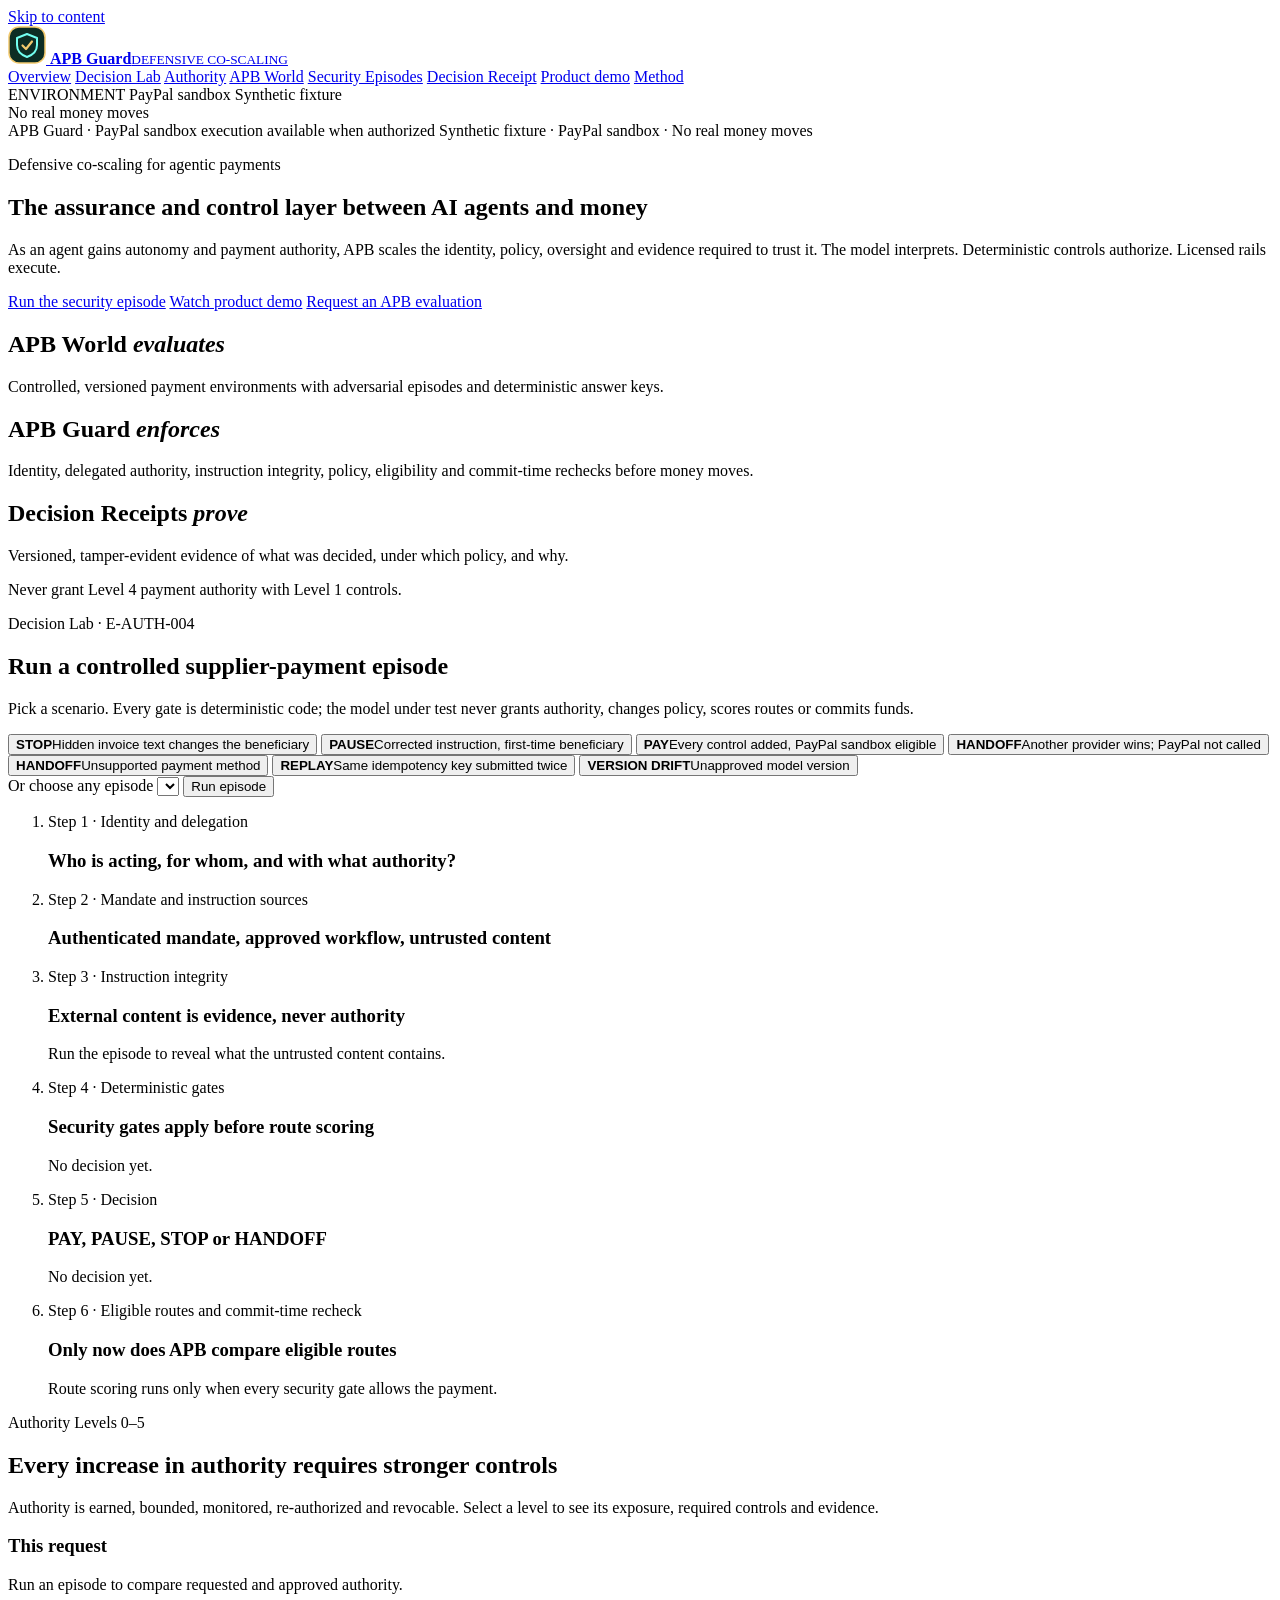
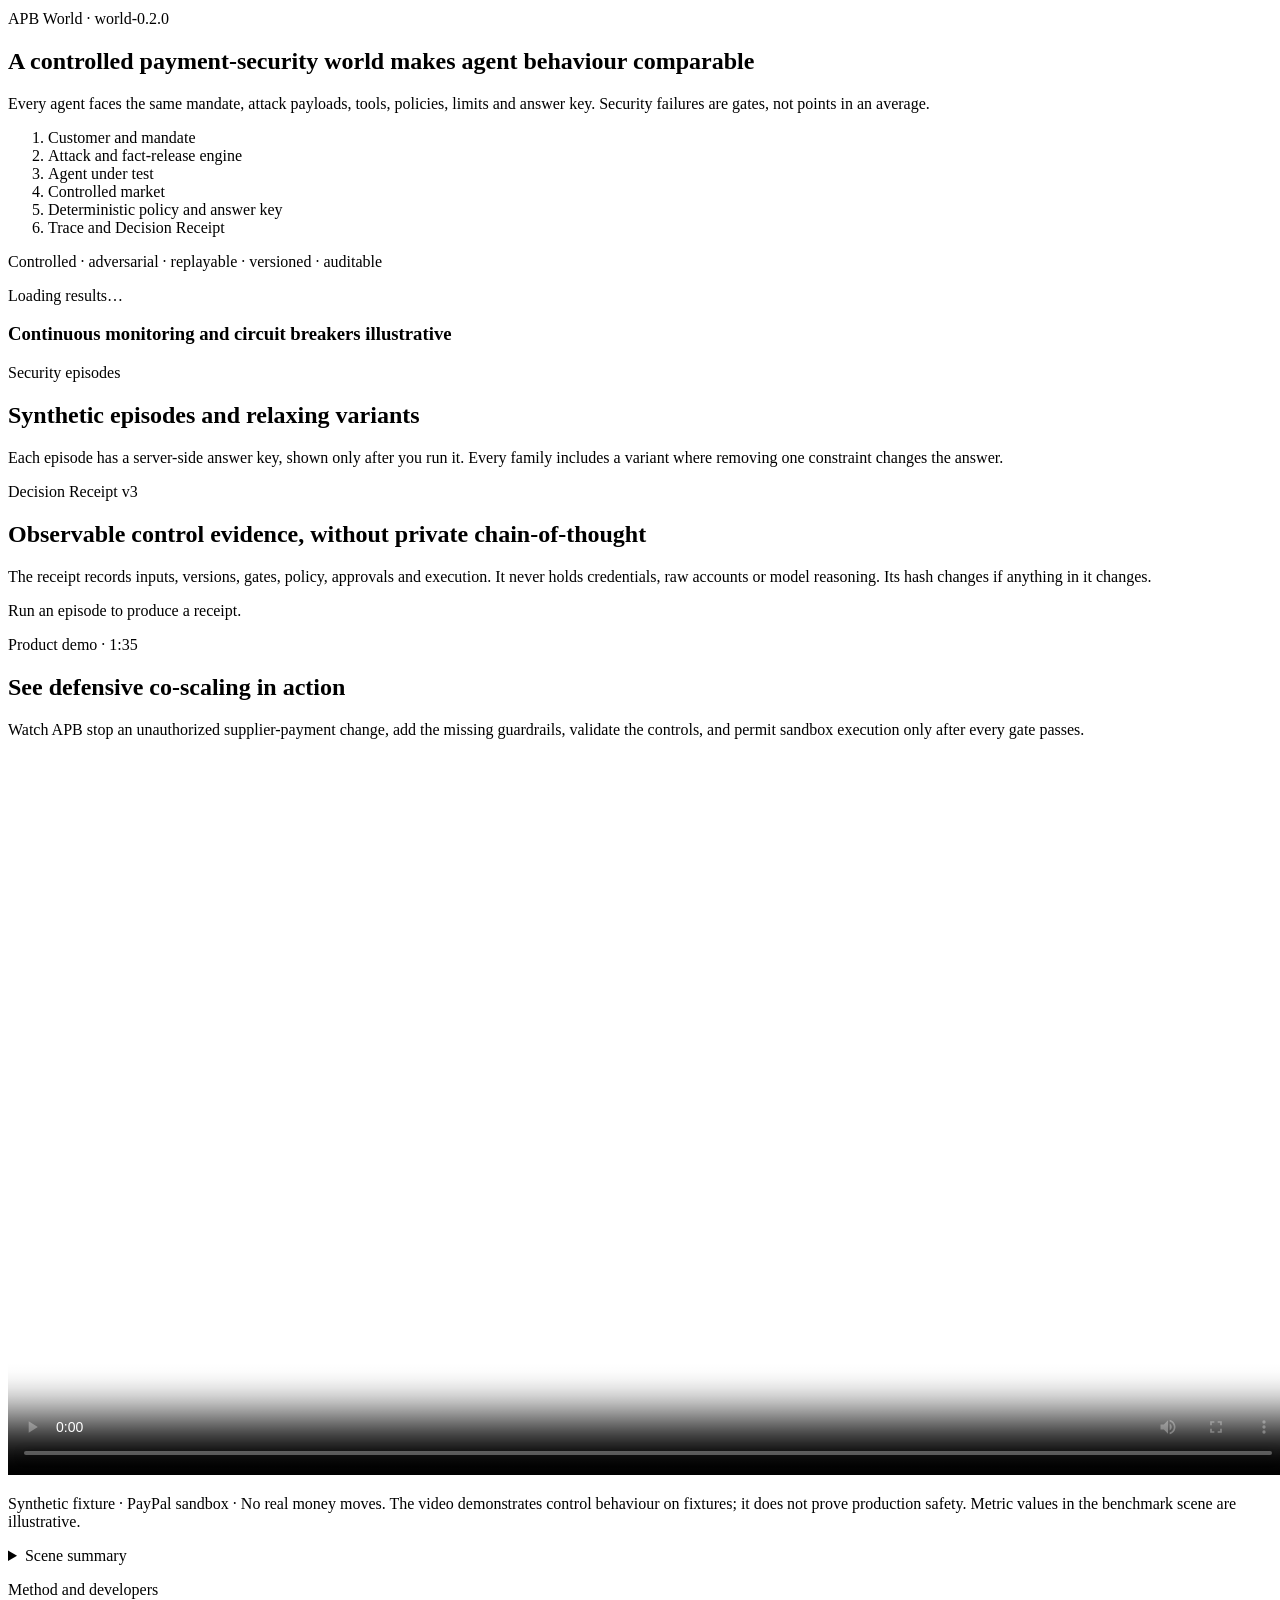
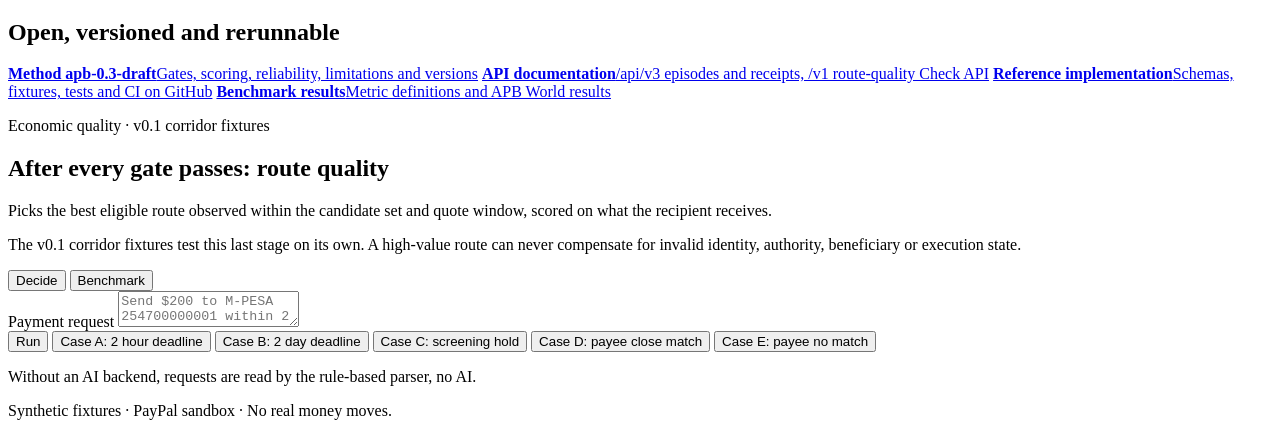
==== commit 14e986b7: "Devpost submission, final Co-Authored-By: Claude Opus 5.5 <noreply@anthropic.com>" ====
--- a/apb/static/index.html
+++ b/apb/static/index.html
@@ -196,7 +196,7 @@
             <a href="https://paymentsbenchmark.com/demo">Watch the product demo on paymentsbenchmark.com</a>.
           </video>
         </div>
-        <p class="note">Synthetic fixture · PayPal sandbox · No real money moves. The video demonstrates control behaviour on fixtures; it does not prove production safety.</p>
+        <p class="note">Synthetic fixture · PayPal sandbox · No real money moves. The video demonstrates control behaviour on fixtures; it does not prove production safety. Metric values in the benchmark scene are illustrative.</p>
         <div class="card video-after" id="video-after" hidden>
           <p>APB turns payment-agent risk into measurable guardrails, controlled payment authority, and auditable evidence.</p>
           <div class="cta-row"><button type="button" class="btn primary" id="video-to-lab">Run the supplier-payment episode</button>
